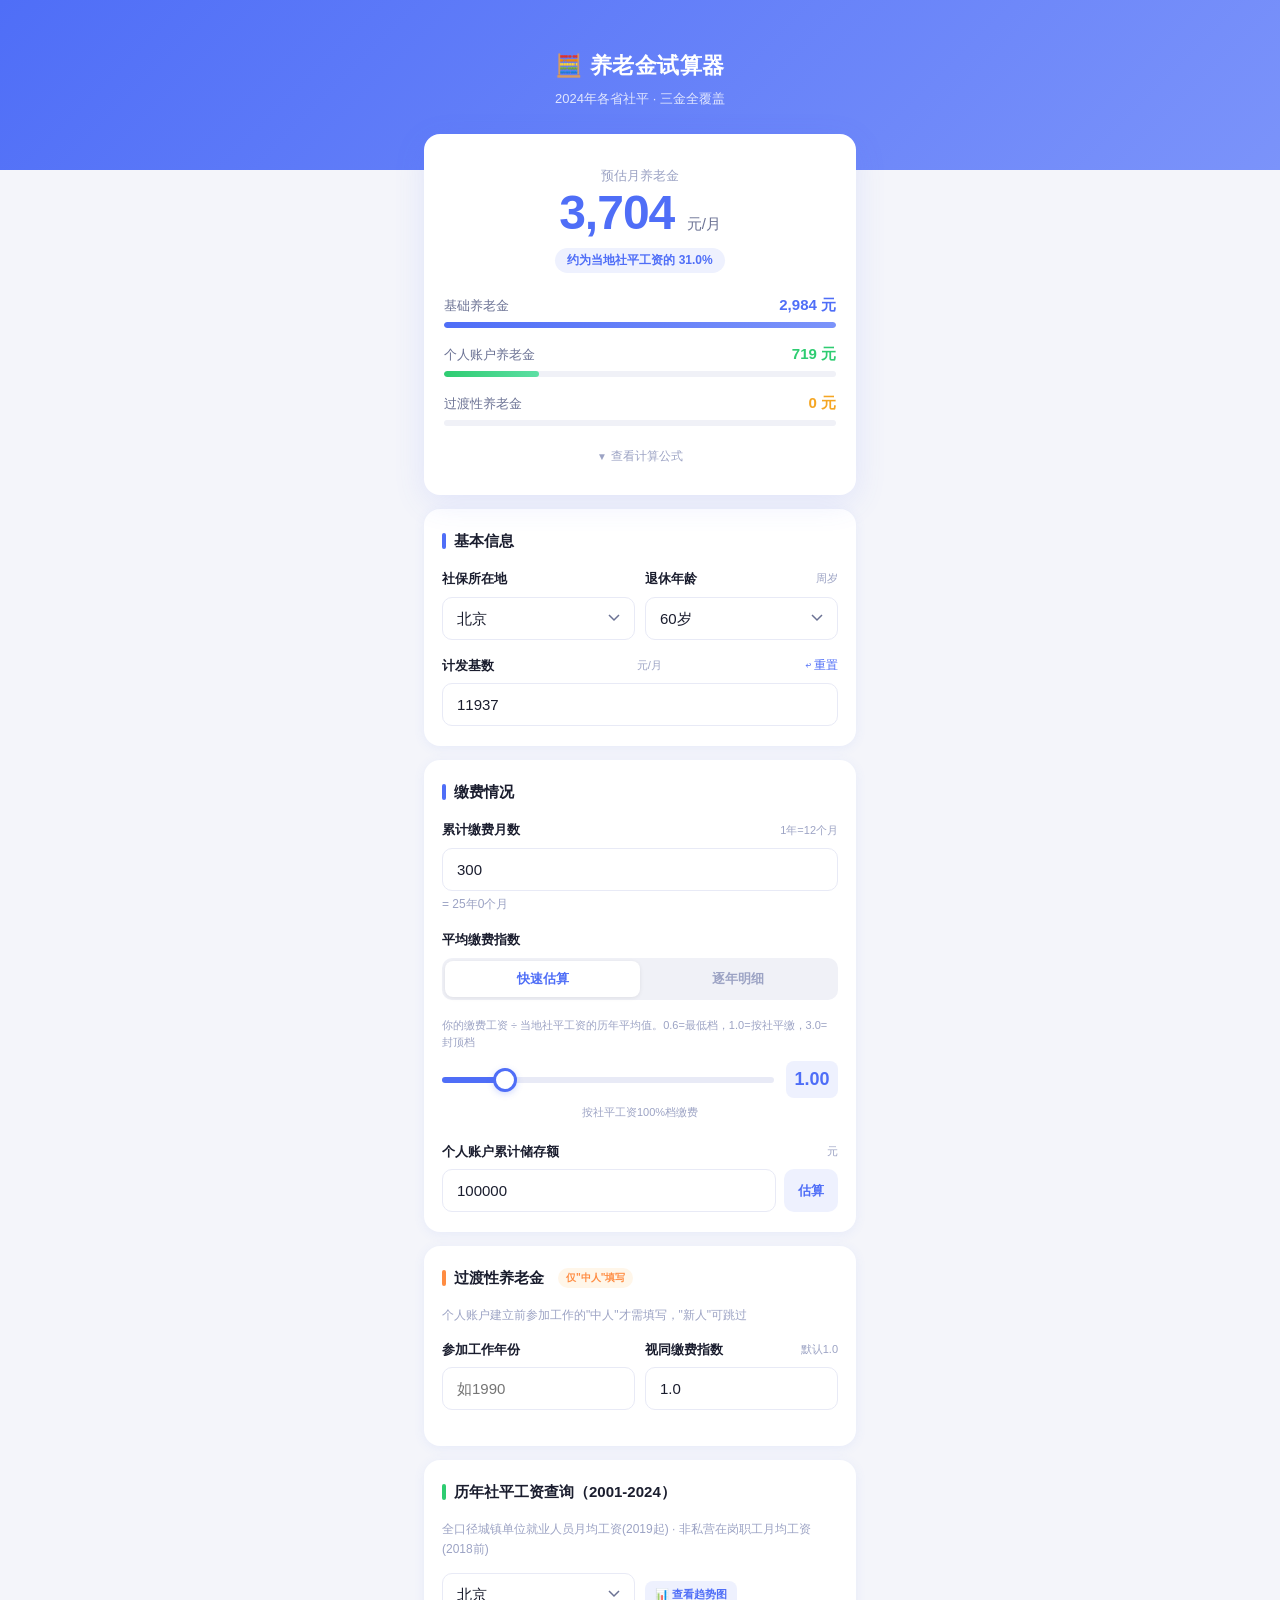
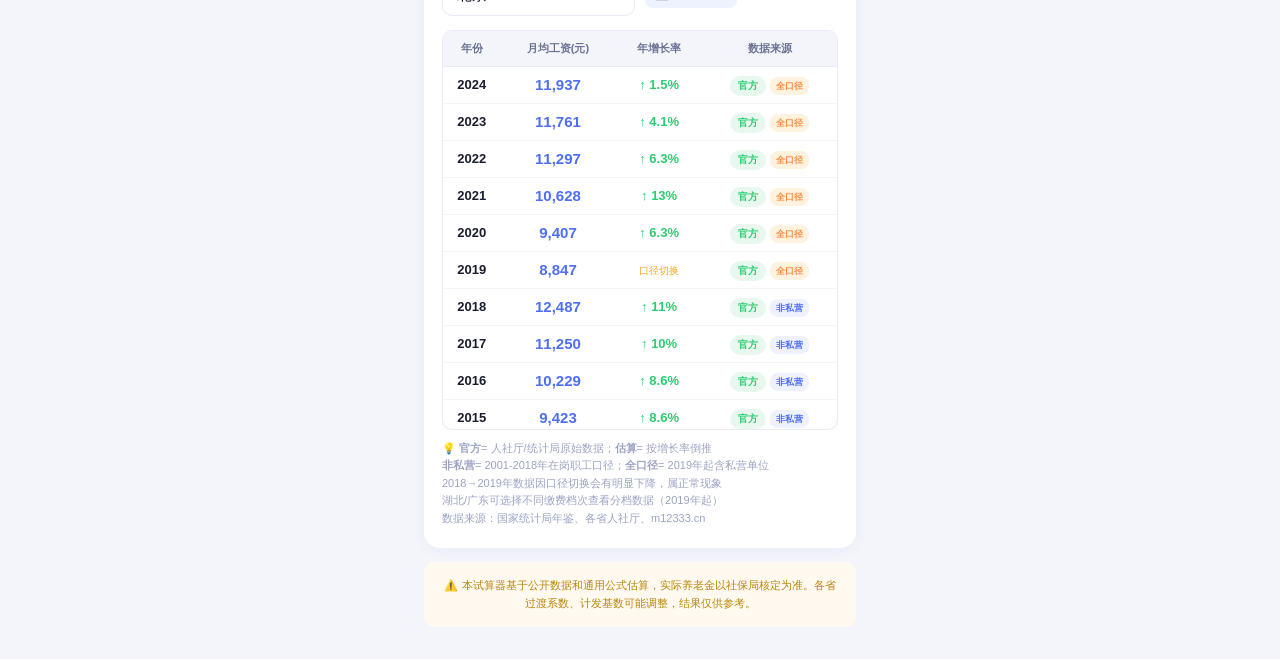
==== index.html @ 5398f74b "Add index.html" ====
<!DOCTYPE html>
<html lang="zh-CN">
<head>
<meta charset="UTF-8">
<meta name="viewport" content="width=device-width, initial-scale=1.0, maximum-scale=1.0, user-scalable=no">
<title>养老金试算器</title>
<link rel="manifest" href="manifest.json">
<meta name="theme-color" content="#4F6EF7">
<meta name="apple-mobile-web-app-capable" content="yes">
<meta name="apple-mobile-web-app-status-bar-style" content="default">
<meta name="apple-mobile-web-app-title" content="养老金试算">
<link rel="apple-touch-icon" href="icons/icon-192.png">
<style>
:root {
  --primary: #4F6EF7;
  --primary-dark: #3D5BD6;
  --primary-light: #EEF1FE;
  --accent: #FF8C42;
  --success: #2ECC71;
  --success-light: #E8F8EF;
  --warning: #F5A623;
  --danger: #E74C3C;
  --text: #1A1D2E;
  --text-secondary: #6B7294;
  --text-tertiary: #9CA3C4;
  --bg: #F4F5FA;
  --card: #FFFFFF;
  --border: #E8EAF6;
  --radius: 16px;
  --radius-sm: 10px;
  --shadow: 0 2px 12px rgba(79,110,247,0.08);
  --shadow-lg: 0 8px 32px rgba(79,110,247,0.12);
}
* { margin:0; padding:0; box-sizing:border-box; -webkit-tap-highlight-color:transparent; }
html { font-size:16px; }
body {
  font-family:-apple-system,BlinkMacSystemFont,'SF Pro Display','PingFang SC','Hiragino Sans GB','Microsoft YaHei',sans-serif;
  background:var(--bg); color:var(--text); line-height:1.6; min-height:100vh;
  -webkit-font-smoothing:antialiased;
}

/* Header */
.app-header {
  background:linear-gradient(135deg, #4F6EF7 0%, #7B93FA 100%);
  padding:48px 20px 60px;
  text-align:center;
  position:relative;
  overflow:hidden;
}
.app-header::before {
  content:'';position:absolute;top:-40%;right:-20%;width:200px;height:200px;
  background:rgba(255,255,255,0.08);border-radius:50%;
}
.app-header::after {
  content:'';position:absolute;bottom:-30%;left:-15%;width:160px;height:160px;
  background:rgba(255,255,255,0.06);border-radius:50%;
}
.app-header h1 { font-size:22px; font-weight:700; color:#fff; letter-spacing:0.5px; position:relative; }
.app-header p { font-size:13px; color:rgba(255,255,255,0.8); margin-top:6px; position:relative; }

/* Main container */
.page { max-width:480px; margin:0 auto; padding:0 16px 32px; }

/* Floating result card */
.result-float {
  margin-top:-36px; position:relative; z-index:2;
  background:var(--card); border-radius:var(--radius); box-shadow:var(--shadow-lg);
  padding:28px 20px 24px; text-align:center;
}
.result-amount {
  font-size:40px; font-weight:800; color:var(--primary);
  letter-spacing:-1px; line-height:1.1;
}
.result-amount .unit { font-size:15px; font-weight:500; color:var(--text-secondary); letter-spacing:0; }
.result-label { font-size:13px; color:var(--text-tertiary); margin-top:4px; }
.result-ratio {
  display:inline-block; margin-top:8px; padding:3px 12px; border-radius:20px;
  background:var(--primary-light); color:var(--primary); font-size:12px; font-weight:600;
}

/* Breakdown bars */
.breakdown { margin-top:20px; text-align:left; }
.bk-item { margin-bottom:14px; }
.bk-item:last-child { margin-bottom:0; }
.bk-head { display:flex; justify-content:space-between; align-items:baseline; margin-bottom:5px; }
.bk-name { font-size:13px; color:var(--text-secondary); font-weight:500; }
.bk-val { font-size:15px; font-weight:700; }
.bk-bar { height:6px; border-radius:3px; background:#F0F1F7; overflow:hidden; }
.bk-bar-fill { height:100%; border-radius:3px; transition:width .6s ease; }
.bk-bar-fill.basic { background:linear-gradient(90deg,#4F6EF7,#7B93FA); }
.bk-bar-fill.personal { background:linear-gradient(90deg,#2ECC71,#5DDFA4); }
.bk-bar-fill.trans { background:linear-gradient(90deg,#F5A623,#FFCA6F); }

/* Expandable formula */
.formula-toggle {
  margin-top:16px; text-align:center;
}
.formula-toggle button {
  background:none; border:none; color:var(--text-tertiary); font-size:12px; cursor:pointer;
  display:inline-flex; align-items:center; gap:4px; padding:6px 12px;
}
.formula-toggle button .arrow { transition:transform .2s; display:inline-block; font-size:10px; }
.formula-toggle button.open .arrow { transform:rotate(180deg); }
.formula-detail {
  background:#F8F9FE; border-radius:var(--radius-sm); padding:14px 16px;
  font-size:12px; color:var(--text-secondary); line-height:2;
  display:none; margin-top:10px; text-align:left;
}
.formula-detail.show { display:block; }
.formula-detail code {
  background:var(--primary-light); color:var(--primary); padding:1px 6px; border-radius:4px;
  font-family:'SF Mono',Menlo,monospace; font-size:11px;
}

/* Section card */
.section-card {
  background:var(--card); border-radius:var(--radius); box-shadow:var(--shadow);
  padding:20px 18px; margin-top:14px;
}
.section-title {
  font-size:15px; font-weight:700; color:var(--text); margin-bottom:16px;
  display:flex; align-items:center; gap:8px;
}
.section-title .dot { width:4px; height:16px; border-radius:2px; background:var(--primary); }

/* Form elements */
.fg { margin-bottom:16px; }
.fg:last-child { margin-bottom:0; }
.fg-label {
  display:flex; justify-content:space-between; align-items:center;
  font-size:13px; font-weight:600; color:var(--text); margin-bottom:7px;
}
.fg-label .sub { font-weight:400; color:var(--text-tertiary); font-size:11px; }
.fg-label .explain { display:block; font-weight:400; color:var(--text-tertiary); font-size:11px; margin-top:3px; line-height:1.5; }

.fg input[type=number], .fg input[type=text], .fg select {
  width:100%; padding:12px 14px; border:1.5px solid var(--border); border-radius:var(--radius-sm);
  font-size:15px; background:var(--card); color:var(--text); outline:none;
  transition:border-color .2s, box-shadow .2s;
}
.fg input:focus, .fg select:focus {
  border-color:var(--primary); box-shadow:0 0 0 3px var(--primary-light);
}
.fg select { appearance:none; background-image:url("data:image/svg+xml,%3Csvg xmlns='http://www.w3.org/2000/svg' width='12' height='8'%3E%3Cpath d='M1 1l5 5 5-5' stroke='%236B7294' stroke-width='1.5' fill='none'/%3E%3C/svg%3E"); background-repeat:no-repeat; background-position:right 14px center; padding-right:36px; }

.fg-row { display:grid; grid-template-columns:1fr 1fr; gap:10px; }

/* Range slider */
.range-box { padding:4px 0; }
.range-row { display:flex; align-items:center; gap:12px; }
.range-row input[type=range] {
  flex:1; -webkit-appearance:none; appearance:none; height:6px; border-radius:3px;
  background:linear-gradient(90deg,var(--primary) 0%,#E8EAF6 0%); outline:none;
}
.range-row input[type=range]::-webkit-slider-thumb {
  -webkit-appearance:none; width:24px; height:24px; border-radius:50%;
  background:#fff; border:3px solid var(--primary); box-shadow:0 2px 6px rgba(79,110,247,0.25);
  cursor:pointer;
}
.range-val-box {
  min-width:52px; text-align:center; font-size:18px; font-weight:700; color:var(--primary);
  background:var(--primary-light); border-radius:8px; padding:4px 8px;
}
.range-hint { font-size:11px; color:var(--text-tertiary); margin-top:6px; text-align:center; }

/* Tabs */
.tab-bar {
  display:flex; background:#F0F1F7; border-radius:var(--radius-sm); padding:3px; margin-bottom:14px;
}
.tab-btn {
  flex:1; padding:9px 8px; text-align:center; font-size:13px; font-weight:600;
  border:none; border-radius:8px; cursor:pointer; background:transparent;
  color:var(--text-tertiary); transition:all .25s;
}
.tab-btn.active { background:var(--card); color:var(--primary); box-shadow:0 1px 4px rgba(0,0,0,0.08); }

/* Input with button */
.input-with-btn { display:flex; gap:8px; }
.input-with-btn input { flex:1; }
.input-with-btn .btn-sm {
  padding:12px 14px; border:none; border-radius:var(--radius-sm); font-size:13px; font-weight:600;
  cursor:pointer; white-space:nowrap; transition:all .2s;
}
.btn-estimate { background:var(--primary-light); color:var(--primary); }

/* Detail table */
.detail-scroll { max-height:320px; overflow-y:auto; border:1px solid var(--border); border-radius:var(--radius-sm); margin-top:10px; }
.detail-tbl { width:100%; border-collapse:collapse; font-size:13px; }
.detail-tbl th {
  background:#F4F5FA; padding:9px 6px; text-align:center; font-weight:600;
  color:var(--text-secondary); font-size:11px; white-space:nowrap;
  position:sticky; top:0; z-index:1; border-bottom:1px solid var(--border);
}
.detail-tbl td { padding:6px 4px; text-align:center; border-bottom:1px solid #F4F5FA; }
.detail-tbl td input {
  width:100%; padding:7px 6px; border:1.5px solid var(--border); border-radius:6px;
  font-size:13px; text-align:right; outline:none; background:var(--card);
}
.detail-tbl td input:focus { border-color:var(--primary); box-shadow:0 0 0 2px var(--primary-light); }
.idx-cell { color:var(--primary); font-weight:700; font-size:12px; }
.del-btn { color:var(--danger); cursor:pointer; font-size:16px; line-height:1; opacity:.7; }
.del-btn:active { opacity:1; }

.detail-summary {
  display:flex; justify-content:space-between; align-items:center;
  margin-top:12px; padding:12px 14px; background:var(--primary-light); border-radius:var(--radius-sm);
}
.detail-summary .lbl { font-size:13px; color:var(--text-secondary); font-weight:500; }
.detail-summary .val { font-size:20px; font-weight:800; color:var(--primary); }

.action-row { display:flex; gap:8px; margin-top:10px; flex-wrap:wrap; }
.act-btn {
  display:inline-flex; align-items:center; gap:4px; padding:8px 14px; border:none;
  border-radius:8px; font-size:12px; font-weight:600; cursor:pointer; white-space:nowrap;
}
.act-btn:active { filter:brightness(0.92); }
.act-primary { background:var(--primary-light); color:var(--primary); }
.act-green { background:var(--success-light); color:var(--success); }
.act-orange { background:#FFF6E9; color:var(--accent); }

/* Granularity toggle */
.gran-row { display:flex; align-items:center; gap:10px; margin:10px 0; flex-wrap:wrap; }
.gran-row .lbl { font-size:12px; color:var(--text-secondary); }
.gran-pill { display:inline-flex; border:1.5px solid var(--border); border-radius:8px; overflow:hidden; }
.gran-opt {
  padding:5px 14px; font-size:12px; font-weight:600; cursor:pointer;
  background:var(--card); color:var(--text-secondary); border:none;
}
.gran-opt.active { background:var(--primary); color:#fff; }
.gran-row input[type=number] {
  width:58px; padding:5px 6px; font-size:12px; text-align:center;
  border:1.5px solid var(--border); border-radius:6px; outline:none;
}
.gran-row input[type=number]:focus { border-color:var(--primary); }

/* Upload */
.upload-box {
  border:2px dashed var(--border); border-radius:var(--radius-sm); padding:22px 16px;
  text-align:center; margin-top:10px; cursor:pointer; transition:all .25s; position:relative;
}
.upload-box:active { border-color:var(--primary); background:var(--primary-light); }
.upload-box input[type=file] { position:absolute; inset:0; opacity:0; cursor:pointer; }
.upload-box .icon { font-size:28px; margin-bottom:4px; }
.upload-box .main-text { font-size:14px; font-weight:600; color:var(--primary); }
.upload-box .sub-text { font-size:11px; color:var(--text-tertiary); margin-top:2px; }
.upload-hint {
  font-size:11px; color:var(--text-tertiary); margin-top:8px; line-height:1.6; text-align:left;
  background:#F8F9FE; padding:8px 10px; border-radius:6px;
}

/* Transition section */
.trans-tag {
  display:inline-block; font-size:10px; font-weight:600; padding:2px 8px; border-radius:10px;
  background:#FFF6E9; color:var(--accent); margin-left:6px; vertical-align:middle;
}

/* Reset link */
.reset-link { font-size:12px; color:var(--primary); cursor:pointer; font-weight:500; }
.reset-link:active { opacity:.7; }

/* Disclaimer */
.disclaimer {
  margin-top:14px; padding:14px 16px; background:#FFF9F0; border-radius:var(--radius-sm);
  font-size:11px; color:#B8860B; line-height:1.7; text-align:center;
}

/* Toast */
.toast {
  position:fixed; bottom:80px; left:50%; transform:translateX(-50%) translateY(20px);
  background:rgba(26,29,46,0.92); color:#fff; padding:10px 22px; border-radius:24px;
  font-size:13px; font-weight:500; z-index:999; opacity:0; transition:all .3s;
  pointer-events:none; backdrop-filter:blur(8px);
}
.toast.show { opacity:1; transform:translateX(-50%) translateY(0); }

/* Bottom safe area for iOS */
@supports (padding-bottom:env(safe-area-inset-bottom)) {
  .page { padding-bottom:calc(32px + env(safe-area-inset-bottom)); }
}

/* Desktop: center & widen slightly */
@media(min-width:520px) {
  .page { padding-left:24px; padding-right:24px; }
  .result-amount { font-size:48px; }
}
</style>
</head>
<body>

<div class="app-header">
  <h1>🧮 养老金试算器</h1>
  <p>2024年各省社平 · 三金全覆盖</p>
</div>

<div class="page">

  <!-- Result Card -->
  <div class="result-float">
    <div class="result-label">预估月养老金</div>
    <div class="result-amount"><span id="totalPension">0</span> <span class="unit">元/月</span></div>
    <div class="result-ratio" id="pensionNote">—</div>

    <div class="breakdown">
      <div class="bk-item">
        <div class="bk-head">
          <span class="bk-name">基础养老金</span>
          <span class="bk-val" id="basicPension" style="color:var(--primary)">0 元</span>
        </div>
        <div class="bk-bar"><div class="bk-bar-fill basic" id="basicBar" style="width:0%"></div></div>
      </div>
      <div class="bk-item">
        <div class="bk-head">
          <span class="bk-name">个人账户养老金</span>
          <span class="bk-val" id="personalPension" style="color:var(--success)">0 元</span>
        </div>
        <div class="bk-bar"><div class="bk-bar-fill personal" id="personalBar" style="width:0%"></div></div>
      </div>
      <div class="bk-item">
        <div class="bk-head">
          <span class="bk-name">过渡性养老金</span>
          <span class="bk-val" id="transPension" style="color:var(--warning)">0 元</span>
        </div>
        <div class="bk-bar"><div class="bk-bar-fill trans" id="transBar" style="width:0%"></div></div>
      </div>
    </div>

    <div class="formula-toggle">
      <button id="formulaBtn" onclick="toggleFormula()"><span class="arrow">▼</span> 查看计算公式</button>
    </div>
    <div class="formula-detail" id="formulaDetail">
      <p>① 基础养老金 = <code>计发基数 × (1+平均缴费指数) ÷ 2 × 缴费年限 × 1%</code></p>
      <p>② 个人账户养老金 = <code>个人账户储存额 ÷ 计发月数</code></p>
      <p>③ 过渡性养老金 = <code>计发基数 × 视同缴费指数 × 视同缴费年限 × 过渡系数</code></p>
      <hr style="border:none;border-top:1px dashed var(--border);margin:8px 0;">
      <p>计发月数：<strong id="jifayueshu">139</strong>个月（<span id="retireAgeDisplay">60</span>岁退休）</p>
      <p>过渡系数：<strong id="transCoeffDisplay">1.2</strong>%（<span id="provinceForCoeff">北京</span>）</p>
      <p>视同缴费年限：<strong id="deemedYearsDisplay">0</strong>年</p>
      <p>平均缴费指数：<strong id="avgIdxSourceDisplay">1.0</strong>（<span id="avgIdxSourceMode">快速估算</span>）</p>
    </div>
  </div>

  <!-- Basic Info -->
  <div class="section-card">
    <div class="section-title"><span class="dot"></span>基本信息</div>
    <div class="fg-row">
      <div class="fg">
        <div class="fg-label">社保所在地</div>
        <select id="province" onchange="onProvinceChange()"></select>
      </div>
      <div class="fg">
        <div class="fg-label">退休年龄 <span class="sub">周岁</span></div>
        <select id="retireAge" onchange="recalc()"></select>
      </div>
    </div>
    <div class="fg">
      <div class="fg-label">计发基数 <span class="sub">元/月</span> <span class="reset-link" onclick="resetBase()">↩ 重置</span></div>
      <input type="number" id="baseSalary" oninput="recalc()">
    </div>
  </div>

  <!-- Contribution Info -->
  <div class="section-card">
    <div class="section-title"><span class="dot"></span>缴费情况</div>

    <div class="fg">
      <div class="fg-label">累计缴费月数 <span class="sub">1年=12个月</span></div>
      <input type="number" id="totalMonths" value="300" min="180" max="600" step="1" oninput="onTotalMonthsChange()">
      <div style="font-size:12px;color:var(--text-tertiary);margin-top:4px;" id="yearsDisplay">= 25年0个月</div>
    </div>

    <div class="fg">
      <div class="fg-label">平均缴费指数</div>
      <div class="tab-bar">
        <button class="tab-btn active" id="tabSimple" onclick="switchIndexMode('simple')">快速估算</button>
        <button class="tab-btn" id="tabDetail" onclick="switchIndexMode('detail')">逐年明细</button>
      </div>

      <!-- Simple mode -->
      <div id="simpleMode">
        <div class="fg-label"><span class="explain">你的缴费工资 ÷ 当地社平工资的历年平均值。0.6=最低档，1.0=按社平缴，3.0=封顶档</span></div>
        <div class="range-box">
          <div class="range-row">
            <input type="range" id="avgIndex" min="0.6" max="3.0" step="0.05" value="1.0" oninput="updateIndex(); recalc()">
            <div class="range-val-box" id="avgIndexVal">1.0</div>
          </div>
          <div class="range-hint" id="indexMeaning">按社平工资100%档缴费</div>
        </div>
      </div>

      <!-- Detail mode -->
      <div id="detailMode" style="display:none;">
        <div class="fg-label"><span class="explain">填写历年缴费基数，系统自动匹配当地社平计算精确指数</span></div>

        <div class="gran-row">
          <span class="lbl">粒度</span>
          <div class="gran-pill">
            <button class="gran-opt active" id="granYear" onclick="switchGran('year')">按年</button>
            <button class="gran-opt" id="granMonth" onclick="switchGran('month')">按月</button>
          </div>
          <span class="lbl">社平增长率</span>
          <input type="number" id="growthRate" value="8" min="0" max="20" step="0.5" oninput="refillLocalAvg()">
          <span class="lbl">%</span>
        </div>

        <div class="upload-box" id="uploadArea">
          <input type="file" accept=".csv,.txt" onchange="handleUpload(event)">
          <div class="icon">📂</div>
          <div class="main-text">点击上传 CSV</div>
          <div class="sub-text">社保APP导出的缴费记录可直接使用</div>
          <div class="upload-hint">
            <strong>格式说明：</strong><br>
            按年：<code>年份,缴费基数</code>（如 2020,8000）<br>
            按月：<code>年份,月份,缴费基数</code>（如 2020,1,8000）<br>
            首行表头自动跳过，社平根据缴纳地自动匹配
          </div>
        </div>

        <div class="detail-scroll">
          <table class="detail-tbl">
            <thead><tr id="detailHeader">
              <th style="width:50px;">年份</th><th>缴费基数</th><th>当地社平</th><th style="width:52px;">指数</th><th style="width:28px;"></th>
            </tr></thead>
            <tbody id="detailBody"></tbody>
          </table>
        </div>

        <div class="action-row">
          <button class="act-btn act-primary" onclick="addDetailRow()">+ 添加行</button>
          <button class="act-btn act-green" onclick="exportCSV()">📥 导出模板</button>
        </div>

        <div class="detail-summary">
          <span class="lbl">精确平均缴费指数</span>
          <span class="val" id="detailAvgIdx">—</span>
        </div>
      </div>
    </div>

    <div class="fg">
      <div class="fg-label">个人账户累计储存额 <span class="sub">元</span></div>
      <div class="input-with-btn">
        <input type="number" id="personalAccount" value="100000" min="0" step="1000" oninput="recalc()">
        <button class="btn-sm btn-estimate" onclick="estimateAccount()">估算</button>
      </div>
    </div>
  </div>

  <!-- Transition Pension -->
  <div class="section-card">
    <div class="section-title">
      <span class="dot" style="background:var(--accent);"></span>过渡性养老金 <span class="trans-tag">仅"中人"填写</span>
    </div>
    <div style="font-size:12px;color:var(--text-tertiary);margin-bottom:14px;">个人账户建立前参加工作的"中人"才需填写，"新人"可跳过</div>
    <div class="fg-row">
      <div class="fg">
        <div class="fg-label">参加工作年份</div>
        <input type="number" id="startWorkYear" value="" min="1970" max="2025" placeholder="如1990" oninput="recalc()">
      </div>
      <div class="fg">
        <div class="fg-label">视同缴费指数 <span class="sub">默认1.0</span></div>
        <input type="number" id="deemedIndex" value="1.0" min="0.6" max="3.0" step="0.05" oninput="recalc()">
      </div>
    </div>
  </div>

  <!-- Historical Salary Query -->
  <div class="section-card">
    <div class="section-title"><span class="dot" style="background:var(--success);"></span>历年社平工资查询（2001-2024）</div>
    <div style="font-size:12px;color:var(--text-tertiary);margin-bottom:14px;">全口径城镇单位就业人员月均工资(2019起) · 非私营在岗职工月均工资(2018前)</div>

    <div class="fg-row" style="margin-bottom:14px;">
      <div class="fg" style="margin-bottom:0;">
        <select id="histProvince" onchange="onHistProvChange()">
        </select>
      </div>
      <div style="display:flex;align-items:center;gap:6px;">
        <button class="act-btn act-primary" onclick="toggleHistView()" id="histViewBtn" style="font-size:11px;padding:6px 10px;">📊 查看趋势图</button>
      </div>
    </div>
    <div id="histTierRow" style="display:none;margin-bottom:14px;">
      <div class="fg" style="margin-bottom:0;">
        <select id="histTier" onchange="renderHistTable()">
        </select>
      </div>
    </div>

    <div class="detail-scroll" style="max-height:400px;">
      <table class="detail-tbl" id="histTable">
        <thead>
          <tr>
            <th>年份</th><th>月均工资(元)</th><th>年增长率</th><th>数据来源</th>
          </tr>
        </thead>
        <tbody id="histBody"></tbody>
      </table>
    </div>

    <!-- Mini chart area -->
    <div id="histChartWrap" style="display:none;margin-top:14px;position:relative;">
      <canvas id="histChart" width="440" height="280" style="width:100%;height:auto;"></canvas>
    </div>

    <div style="margin-top:10px;font-size:11px;color:var(--text-tertiary);line-height:1.6;">
      💡 <strong>官方</strong>= 人社厅/统计局原始数据；<strong>估算</strong>= 按增长率倒推<br>
      <strong>非私营</strong>= 2001-2018年在岗职工口径；<strong>全口径</strong>= 2019年起含私营单位<br>
      2018→2019年数据因口径切换会有明显下降，属正常现象<br>
      湖北/广东可选择不同缴费档次查看分档数据（2019年起）<br>
      数据来源：国家统计局年鉴、各省人社厅、m12333.cn
    </div>
  </div>

  <!-- Disclaimer -->
  <div class="disclaimer">
    ⚠️ 本试算器基于公开数据和通用公式估算，实际养老金以社保局核定为准。各省过渡系数、计发基数可能调整，结果仅供参考。
  </div>

</div>

<div class="toast" id="toast"></div>

<script>
const PROVINCES = [
  { name:"北京", avgSalary:11937, accountStartYear:1998, transCoeff:1.2 },
  { name:"天津", avgSalary:8540, accountStartYear:1998, transCoeff:1.2 },
  { name:"河北", avgSalary:6678, accountStartYear:1996, transCoeff:1.2 },
  { name:"山西", avgSalary:6997, accountStartYear:1996, transCoeff:1.0 },
  { name:"内蒙古", avgSalary:8179, accountStartYear:1996, transCoeff:1.0 },
  { name:"辽宁", avgSalary:7264, accountStartYear:1996, transCoeff:1.0 },
  { name:"吉林", avgSalary:7322, accountStartYear:1996, transCoeff:1.0 },
  { name:"黑龙江", avgSalary:7570, accountStartYear:1996, transCoeff:1.0 },
  { name:"上海", avgSalary:12434, accountStartYear:1997, transCoeff:1.2 },
  { name:"江苏", avgSalary:8254, accountStartYear:1996, transCoeff:1.2 },
  { name:"浙江", avgSalary:8433, accountStartYear:1998, transCoeff:1.2 },
  { name:"安徽", avgSalary:7185, accountStartYear:1996, transCoeff:1.2 },
  { name:"福建", avgSalary:7535, accountStartYear:1996, transCoeff:1.3 },
  { name:"江西", avgSalary:6525, accountStartYear:1996, transCoeff:1.3 },
  { name:"山东", avgSalary:7506, accountStartYear:1996, transCoeff:1.2 },
  { name:"河南", avgSalary:6385, accountStartYear:1995, transCoeff:1.2 },
  { name:"湖北", avgSalary:7496, accountStartYear:1996, transCoeff:1.3 },
  { name:"湖南", avgSalary:6787, accountStartYear:1996, transCoeff:1.3 },
  { name:"广东(含深圳)", avgSalary:9167, accountStartYear:1994, transCoeff:1.2 },
  { name:"深圳", avgSalary:11293, accountStartYear:1994, transCoeff:1.2 },
  { name:"广西", avgSalary:6905, accountStartYear:1996, transCoeff:1.4 },
  { name:"海南", avgSalary:8188, accountStartYear:1996, transCoeff:1.2 },
  { name:"重庆", avgSalary:7339, accountStartYear:1996, transCoeff:1.2 },
  { name:"四川", avgSalary:7646, accountStartYear:1996, transCoeff:1.2 },
  { name:"贵州", avgSalary:7324, accountStartYear:1996, transCoeff:1.0 },
  { name:"云南", avgSalary:7263, accountStartYear:1996, transCoeff:1.4 },
  { name:"西藏", avgSalary:11777, accountStartYear:1997, transCoeff:1.4 },
  { name:"陕西", avgSalary:7750, accountStartYear:1996, transCoeff:1.0 },
  { name:"甘肃", avgSalary:7338, accountStartYear:1996, transCoeff:1.0 },
  { name:"青海", avgSalary:8816, accountStartYear:1996, transCoeff:1.0 },
  { name:"宁夏", avgSalary:8258, accountStartYear:1996, transCoeff:1.0 },
  { name:"新疆", avgSalary:8448, accountStartYear:1996, transCoeff:1.4 },
];

const JIFAYUESHU = {
  40:233,41:230,42:226,43:223,44:220,45:216,46:212,47:207,48:204,49:199,
  50:195,51:190,52:185,53:180,54:175,55:170,56:164,57:158,58:152,59:145,
  60:139,61:132,62:125,63:117,64:109,65:101,66:93,67:84,68:75,69:65,70:56
};

let indexMode = 'simple';
let granularity = 'year';
let detailRows = [];

// Init dropdowns
const provinceSelect = document.getElementById('province');
PROVINCES.forEach((p, i) => {
  const opt = document.createElement('option');
  opt.value = i; opt.textContent = p.name;
  provinceSelect.appendChild(opt);
});
const ageSelect = document.getElementById('retireAge');
for (let age = 40; age <= 70; age++) {
  const opt = document.createElement('option');
  opt.value = age; opt.textContent = age + '岁';
  if (age === 60) opt.selected = true;
  ageSelect.appendChild(opt);
}

function getProvince() { return PROVINCES[provinceSelect.value]; }

function showToast(msg) {
  const t = document.getElementById('toast');
  t.textContent = msg;
  t.classList.add('show');
  setTimeout(() => t.classList.remove('show'), 2500);
}

function toggleFormula() {
  const d = document.getElementById('formulaDetail');
  const b = document.getElementById('formulaBtn');
  d.classList.toggle('show');
  b.classList.toggle('open');
}

function updateIndex() {
  const val = parseFloat(document.getElementById('avgIndex').value);
  document.getElementById('avgIndexVal').textContent = val.toFixed(2);
  // Update range track gradient
  const pct = ((val - 0.6) / (3.0 - 0.6)) * 100;
  document.getElementById('avgIndex').style.background = `linear-gradient(90deg,var(--primary) ${pct}%,#E8EAF6 ${pct}%)`;
  let meaning;
  if (val <= 0.65) meaning = '≈ 最低档(60%)缴费';
  else if (val <= 0.85) meaning = '≈ 社平70-80%档缴费';
  else if (val <= 1.05) meaning = '按社平工资100%档缴费';
  else if (val <= 1.5) meaning = '≈ 社平1.1-1.5倍档缴费';
  else if (val <= 2.0) meaning = '≈ 社平1.5-2倍档缴费';
  else if (val <= 2.5) meaning = '≈ 社平2-2.5倍档缴费';
  else meaning = '≈ 封顶档(300%)缴费';
  document.getElementById('indexMeaning').textContent = meaning;
}

function switchIndexMode(mode) {
  indexMode = mode;
  document.getElementById('tabSimple').classList.toggle('active', mode === 'simple');
  document.getElementById('tabDetail').classList.toggle('active', mode === 'detail');
  document.getElementById('simpleMode').style.display = mode === 'simple' ? '' : 'none';
  document.getElementById('detailMode').style.display = mode === 'detail' ? '' : 'none';
  if (mode === 'detail' && detailRows.length === 0) initDetailRows();
  recalc();
}

function switchGran(g) {
  granularity = g;
  document.getElementById('granYear').classList.toggle('active', g === 'year');
  document.getElementById('granMonth').classList.toggle('active', g === 'month');
  const headerRow = document.getElementById('detailHeader');
  if (g === 'month') {
    headerRow.innerHTML = '<th style="width:42px;">年份</th><th style="width:36px;">月</th><th>缴费基数</th><th>当地月社平</th><th style="width:50px;">指数</th><th style="width:28px;"></th>';
  } else {
    headerRow.innerHTML = '<th style="width:50px;">年份</th><th>缴费基数</th><th>当地社平</th><th style="width:52px;">指数</th><th style="width:28px;"></th>';
  }
  initDetailRows();
}

function initDetailRows() {
  const totalMonths = parseInt(document.getElementById('totalMonths').value) || 300;
  const prov = getProvince();
  const growthRate = parseFloat(document.getElementById('growthRate').value) || 8;
  detailRows = [];

  if (granularity === 'year') {
    const totalYears = Math.ceil(totalMonths / 12);
    const startYear = 2025 - totalYears + 1;
    for (let y = startYear; y <= 2025; y++) {
      detailRows.push({ year: y, myBase: '', localAvg: estHistAvg(y, prov.avgSalary, growthRate) });
    }
  } else {
    const startYear = 2025 - Math.ceil(totalMonths / 12);
    for (let y = startYear; y <= 2025; y++) {
      const months = y === 2025 ? 6 : 12;
      for (let m = 1; m <= months; m++) {
        if (detailRows.length >= totalMonths) break;
        detailRows.push({ year: y, month: m, myBase: '', localAvg: estHistAvg(y, prov.avgSalary, growthRate) });
      }
    }
    detailRows.reverse();
  }
  renderDetailTable();
}

function estHistAvg(year, currentAvg, growthRatePct) {
  // Prefer real historical data if available
  const prov = getProvince();
  const histData = HIST_SALARY[prov.name];
  if (histData && histData[year]) return histData[year].v;
  // Fallback to growth rate back-calculation
  const r = growthRatePct / 100;
  const yearsBack = 2025 - year;
  if (yearsBack <= 0) return currentAvg;
  return Math.round(currentAvg / Math.pow(1 + r, yearsBack));
}

function renderDetailTable() {
  const tbody = document.getElementById('detailBody');
  tbody.innerHTML = '';
  detailRows.forEach((row, i) => {
    const tr = document.createElement('tr');
    const myBase = parseFloat(row.myBase);
    const localAvg = parseFloat(row.localAvg);
    const idx = (myBase && localAvg && localAvg > 0) ? (myBase / localAvg).toFixed(3) : '—';
    if (granularity === 'month') {
      tr.innerHTML = `<td><strong>${row.year}</strong></td><td>${row.month}</td><td><input type="number" value="${row.myBase}" placeholder="基数" oninput="onDetailInput(${i},'myBase',this.value)"></td><td><input type="number" value="${row.localAvg}" oninput="onDetailInput(${i},'localAvg',this.value)"></td><td class="idx-cell">${idx}</td><td><span class="del-btn" onclick="removeDetailRow(${i})">×</span></td>`;
    } else {
      tr.innerHTML = `<td><strong>${row.year}</strong></td><td><input type="number" value="${row.myBase}" placeholder="缴费基数" oninput="onDetailInput(${i},'myBase',this.value)"></td><td><input type="number" value="${row.localAvg}" oninput="onDetailInput(${i},'localAvg',this.value)"></td><td class="idx-cell">${idx}</td><td><span class="del-btn" onclick="removeDetailRow(${i})">×</span></td>`;
    }
    tbody.appendChild(tr);
  });
  calcDetailAvg();
}

function onDetailInput(i, field, value) {
  detailRows[i][field] = value;
  const row = detailRows[i];
  const myBase = parseFloat(row.myBase);
  const localAvg = parseFloat(row.localAvg);
  const tbody = document.getElementById('detailBody');
  const idxCell = tbody.rows[i].cells[granularity === 'month' ? 4 : 3];
  idxCell.textContent = (myBase && localAvg && localAvg > 0) ? (myBase / localAvg).toFixed(3) : '—';
  calcDetailAvg();
  recalc();
}

function addDetailRow() {
  const lastYear = detailRows.length > 0 ? detailRows[detailRows.length - 1].year : 2024;
  const prov = getProvince();
  const growthRate = parseFloat(document.getElementById('growthRate').value) || 8;
  if (granularity === 'month') {
    const lastMonth = detailRows.length > 0 ? (detailRows[detailRows.length - 1].month || 12) : 12;
    let nextYear = lastYear, nextMonth = lastMonth + 1;
    if (nextMonth > 12) { nextMonth = 1; nextYear++; }
    detailRows.push({ year: nextYear, month: nextMonth, myBase: '', localAvg: estHistAvg(nextYear, prov.avgSalary, growthRate) });
  } else {
    detailRows.push({ year: lastYear + 1, myBase: '', localAvg: estHistAvg(lastYear + 1, prov.avgSalary, growthRate) });
  }
  renderDetailTable();
  recalc();
}

function removeDetailRow(i) {
  detailRows.splice(i, 1);
  renderDetailTable();
  recalc();
}

function calcDetailAvg() {
  let sum = 0, count = 0;
  detailRows.forEach(row => {
    const myBase = parseFloat(row.myBase);
    const localAvg = parseFloat(row.localAvg);
    if (myBase && localAvg && localAvg > 0) { sum += myBase / localAvg; count++; }
  });
  const avg = count > 0 ? (sum / count) : 0;
  document.getElementById('detailAvgIdx').textContent = avg > 0 ? avg.toFixed(4) : '—';
  return avg;
}

function refillLocalAvg() {
  const prov = getProvince();
  const growthRate = parseFloat(document.getElementById('growthRate').value) || 8;
  detailRows.forEach(row => { row.localAvg = estHistAvg(row.year, prov.avgSalary, growthRate); });
  renderDetailTable();
}

function onProvinceChange() {
  const prov = getProvince();
  document.getElementById('baseSalary').value = prov.avgSalary;
  if (detailRows.length > 0) refillLocalAvg();
  recalc();
}

function resetBase() {
  const prov = getProvince();
  document.getElementById('baseSalary').value = prov.avgSalary;
  recalc();
}

function onTotalMonthsChange() {
  const totalMonths = parseInt(document.getElementById('totalMonths').value) || 300;
  const y = Math.floor(totalMonths / 12);
  const m = totalMonths % 12;
  document.getElementById('yearsDisplay').textContent = `= ${y}年${m}个月`;
  if (indexMode === 'detail') initDetailRows();
  recalc();
}

function getAvgIndex() {
  if (indexMode === 'detail') {
    const avg = calcDetailAvg();
    return avg > 0 ? avg : parseFloat(document.getElementById('avgIndex').value);
  }
  return parseFloat(document.getElementById('avgIndex').value) || 1.0;
}

function recalc() {
  const prov = getProvince();
  const retireAge = parseInt(ageSelect.value);
  const totalMonths = parseInt(document.getElementById('totalMonths').value) || 300;
  const totalYears = totalMonths / 12;
  const avgIndex = getAvgIndex();
  const personalAccount = parseFloat(document.getElementById('personalAccount').value) || 0;
  const startWorkYear = parseInt(document.getElementById('startWorkYear').value) || 0;
  const deemedIndex = parseFloat(document.getElementById('deemedIndex').value) || 1.0;
  const baseSalary = parseFloat(document.getElementById('baseSalary').value) || prov.avgSalary;

  const y = Math.floor(totalMonths / 12);
  const m = totalMonths % 12;
  document.getElementById('yearsDisplay').textContent = `= ${y}年${m}个月`;

  const months = JIFAYUESHU[retireAge] || 139;
  const basicPension = baseSalary * (1 + avgIndex) / 2 * totalYears * 0.01;
  const personalPension = personalAccount / months;

  let deemedYears = 0, transPension = 0;
  const accountStartYear = prov.accountStartYear;
  if (startWorkYear > 0 && startWorkYear < accountStartYear) {
    deemedYears = accountStartYear - startWorkYear;
    if (deemedYears > totalYears) deemedYears = totalYears;
    transPension = baseSalary * deemedIndex * deemedYears * (prov.transCoeff / 100);
  }

  const total = basicPension + personalPension + transPension;

  document.getElementById('totalPension').textContent = Math.round(total).toLocaleString();
  document.getElementById('basicPension').textContent = Math.round(basicPension).toLocaleString() + ' 元';
  document.getElementById('personalPension').textContent = Math.round(personalPension).toLocaleString() + ' 元';
  document.getElementById('transPension').textContent = Math.round(transPension).toLocaleString() + ' 元';

  // Breakdown bars
  const maxVal = Math.max(basicPension, personalPension, transPension, 1);
  document.getElementById('basicBar').style.width = (basicPension / maxVal * 100) + '%';
  document.getElementById('personalBar').style.width = (personalPension / maxVal * 100) + '%';
  document.getElementById('transBar').style.width = (transPension / maxVal * 100) + '%';

  // Formula detail
  document.getElementById('jifayueshu').textContent = months;
  document.getElementById('retireAgeDisplay').textContent = retireAge;
  document.getElementById('transCoeffDisplay').textContent = prov.transCoeff;
  document.getElementById('provinceForCoeff').textContent = prov.name;
  document.getElementById('deemedYearsDisplay').textContent = deemedYears;
  document.getElementById('avgIdxSourceDisplay').textContent = avgIndex.toFixed(indexMode === 'detail' ? 4 : 2);
  document.getElementById('avgIdxSourceMode').textContent = indexMode === 'detail' ? `逐年明细（${granularity === 'month' ? '按月' : '按年'}）` : '快速估算';

  const ratio = (total / baseSalary * 100).toFixed(1);
  document.getElementById('pensionNote').textContent = `约为当地社平工资的 ${ratio}%`;
}

function estimateAccount() {
  const prov = getProvince();
  const totalMonths = parseInt(document.getElementById('totalMonths').value) || 300;
  const totalYears = totalMonths / 12;
  const avgIndex = getAvgIndex();
  const monthlyBase = avgIndex * prov.avgSalary;
  const monthlyContrib = monthlyBase * 0.08;
  const annualContrib = monthlyContrib * 12;
  const rate = 0.04;
  let total;
  if (rate > 0) {
    total = annualContrib * (Math.pow(1 + rate, totalYears) - 1) / rate;
  } else {
    total = annualContrib * totalYears;
  }
  document.getElementById('personalAccount').value = Math.round(total);
  recalc();
}

// CSV
function handleUpload(event) {
  const file = event.target.files[0];
  if (!file) return;
  const reader = new FileReader();
  reader.onload = function(e) { parseCSV(e.target.result); };
  reader.readAsText(file);
  event.target.value = '';
}

function parseCSV(text) {
  const lines = text.trim().split(/\r?\n/).filter(l => l.trim());
  const prov = getProvince();
  const growthRate = parseFloat(document.getElementById('growthRate').value) || 8;
  let newRows = [], parsedCount = 0;

  for (let i = 0; i < lines.length; i++) {
    const line = lines[i].trim();
    if (!line) continue;
    if (i === 0 && /[a-zA-Z\u4e00-\u9fa5]/.test(line.replace(/[,，\t]/g, ''))) continue;
    const parts = line.split(/[,，\t]/).map(s => s.trim());
    if (parts.length < 2) continue;
    const year = parseInt(parts[0]);
    if (isNaN(year) || year < 1970 || year > 2030) continue;

    if (parts.length >= 3 && parseInt(parts[1]) >= 1 && parseInt(parts[1]) <= 12) {
      const month = parseInt(parts[1]);
      const myBase = parseFloat(parts[2]);
      if (!isNaN(myBase) && myBase > 0) {
        if (granularity !== 'month') {
          granularity = 'month';
          document.getElementById('granYear').classList.remove('active');
          document.getElementById('granMonth').classList.add('active');
          document.getElementById('detailHeader').innerHTML = '<th style="width:42px;">年份</th><th style="width:36px;">月</th><th>缴费基数</th><th>当地月社平</th><th style="width:50px;">指数</th><th style="width:28px;"></th>';
        }
        newRows.push({ year, month, myBase, localAvg: estHistAvg(year, prov.avgSalary, growthRate) });
        parsedCount++;
      }
    } else {
      const myBase = parseFloat(parts[1]);
      if (!isNaN(myBase) && myBase > 0) {
        if (granularity !== 'year') {
          granularity = 'year';
          document.getElementById('granYear').classList.add('active');
          document.getElementById('granMonth').classList.remove('active');
          document.getElementById('detailHeader').innerHTML = '<th style="width:50px;">年份</th><th>缴费基数</th><th>当地社平</th><th style="width:52px;">指数</th><th style="width:28px;"></th>';
        }
        newRows.push({ year, myBase, localAvg: estHistAvg(year, prov.avgSalary, growthRate) });
        parsedCount++;
      }
    }
  }

  if (parsedCount === 0) { showToast('❌ 未识别到有效数据'); return; }
  newRows.sort((a, b) => a.year - b.year || (a.month || 0) - (b.month || 0));
  detailRows = newRows;
  renderDetailTable();
  recalc();
  showToast(`✅ 已导入 ${parsedCount} 条${granularity === 'month' ? '月度' : '年度'}记录`);
}

function exportCSV() {
  const prov = getProvince();
  const growthRate = parseFloat(document.getElementById('growthRate').value) || 8;
  let csv = '';
  if (granularity === 'month') {
    csv = '年份,月份,缴费基数\n';
    const totalMonths = parseInt(document.getElementById('totalMonths').value) || 300;
    const startYear = 2025 - Math.ceil(totalMonths / 12);
    let count = 0;
    for (let y = startYear; y <= 2025 && count < totalMonths; y++) {
      for (let m = 1; m <= 12 && count < totalMonths; m++) { csv += `${y},${m},\n`; count++; }
    }
  } else {
    csv = '年份,缴费基数\n';
    const totalMonths = parseInt(document.getElementById('totalMonths').value) || 300;
    const totalYears = Math.ceil(totalMonths / 12);
    const startYear = 2025 - totalYears + 1;
    for (let y = startYear; y <= 2025; y++) { csv += `${y},\n`; }
  }
  const blob = new Blob(['\uFEFF' + csv], { type: 'text/csv;charset=utf-8;' });
  const link = document.createElement('a');
  link.href = URL.createObjectURL(blob);
  link.download = `养老金缴费基数模板_${prov.name}.csv`;
  link.click();
  showToast('📥 模板已下载');
}

// ===== Historical Salary Query Module =====

// Official full-caliber monthly average salary data by province and year
// 2001-2024 Historical Monthly Average Salary Data
// c: 'n'=非私营在岗职工口径(2001-2018), 'f'=全口径(2019-2024)
// s: 'o'=official, 'e'=estimated
// Sources: 国家统计局年鉴, 各省人社厅, m12333.cn, gotohui.com, 天津本地宝
const HIST_SALARY = {
  "北京": {2001:{v:1596,s:'o',c:'n'}, 2002:{v:1821,s:'o',c:'n'}, 2003:{v:2109,s:'o',c:'n'}, 2004:{v:2473,s:'o',c:'n'}, 2005:{v:2849,s:'o',c:'n'}, 2006:{v:3343,s:'o',c:'n'}, 2007:{v:3876,s:'o',c:'n'}, 2008:{v:4694,s:'o',c:'n'}, 2009:{v:4845,s:'o',c:'n'}, 2010:{v:5474,s:'o',c:'n'}, 2011:{v:6388,s:'o',c:'n'}, 2012:{v:7186,s:'o',c:'n'}, 2013:{v:7887,s:'o',c:'n'}, 2014:{v:8673,s:'o',c:'n'}, 2015:{v:9423,s:'o',c:'n'}, 2016:{v:10229,s:'o',c:'n'}, 2017:{v:11250,s:'o',c:'n'}, 2018:{v:12487,s:'o',c:'n'}, 2019:{v:8847,s:'o',c:'f'}, 2020:{v:9407,s:'o',c:'f'}, 2021:{v:10628,s:'o',c:'f'}, 2022:{v:11297,s:'o',c:'f'}, 2023:{v:11761,s:'o',c:'f'}, 2024:{v:11937,s:'o',c:'f'}},
  "天津": {2001:{v:1192,s:'o',c:'n'}, 2002:{v:1355,s:'o',c:'n'}, 2003:{v:1554,s:'o',c:'n'}, 2004:{v:1813,s:'o',c:'n'}, 2005:{v:2106,s:'o',c:'n'}, 2006:{v:2390,s:'o',c:'n'}, 2007:{v:2912,s:'o',c:'n'}, 2008:{v:3479,s:'o',c:'n'}, 2009:{v:3749,s:'o',c:'n'}, 2010:{v:4414,s:'o',c:'n'}, 2011:{v:4711,s:'o',c:'n'}, 2012:{v:5216,s:'o',c:'n'}, 2013:{v:5747,s:'o',c:'n'}, 2014:{v:6172,s:'o',c:'n'}, 2015:{v:6790,s:'o',c:'n'}, 2016:{v:7317,s:'o',c:'n'}, 2017:{v:8080,s:'o',c:'n'}, 2018:{v:8661,s:'o',c:'n'}, 2019:{v:6323,s:'o',c:'f'}, 2020:{v:6777,s:'o',c:'f'}, 2021:{v:7478,s:'o',c:'f'}, 2022:{v:7919,s:'o',c:'f'}, 2023:{v:8355,s:'o',c:'f'}, 2024:{v:8540,s:'o',c:'f'}},
  "河北": {2001:{v:728,s:'o',c:'n'}, 2002:{v:836,s:'o',c:'n'}, 2003:{v:932,s:'o',c:'n'}, 2004:{v:1077,s:'o',c:'n'}, 2005:{v:1226,s:'o',c:'n'}, 2006:{v:1382,s:'o',c:'n'}, 2007:{v:1659,s:'o',c:'n'}, 2008:{v:2063,s:'o',c:'n'}, 2009:{v:2365,s:'o',c:'n'}, 2010:{v:2692,s:'o',c:'n'}, 2011:{v:2988,s:'o',c:'n'}, 2012:{v:3278,s:'o',c:'n'}, 2013:{v:3519,s:'o',c:'n'}, 2014:{v:3826,s:'o',c:'n'}, 2015:{v:4367,s:'o',c:'n'}, 2016:{v:4749,s:'o',c:'n'}, 2017:{v:5439,s:'o',c:'n'}, 2018:{v:5969,s:'o',c:'n'}, 2019:{v:5070,s:'o',c:'f'}, 2020:{v:5409,s:'o',c:'f'}, 2021:{v:5789,s:'o',c:'f'}, 2022:{v:6211,s:'o',c:'f'}, 2023:{v:6534,s:'o',c:'f'}, 2024:{v:6678,s:'o',c:'f'}},
  "山西": {2001:{v:677,s:'o',c:'n'}, 2002:{v:780,s:'o',c:'n'}, 2003:{v:894,s:'o',c:'n'}, 2004:{v:1079,s:'o',c:'n'}, 2005:{v:1304,s:'o',c:'n'}, 2006:{v:1525,s:'o',c:'n'}, 2007:{v:1794,s:'o',c:'n'}, 2008:{v:2152,s:'o',c:'n'}, 2009:{v:2372,s:'o',c:'n'}, 2010:{v:2795,s:'o',c:'n'}, 2011:{v:3320,s:'o',c:'n'}, 2012:{v:3751,s:'o',c:'n'}, 2013:{v:3935,s:'o',c:'n'}, 2014:{v:4153,s:'o',c:'n'}, 2015:{v:4413,s:'o',c:'n'}, 2016:{v:4581,s:'o',c:'n'}, 2017:{v:5129,s:'o',c:'n'}, 2018:{v:5639,s:'o',c:'n'}, 2019:{v:5215,s:'o',c:'f'}, 2020:{v:5392,s:'o',c:'f'}, 2021:{v:5914,s:'o',c:'f'}, 2022:{v:6438,s:'o',c:'f'}, 2023:{v:6855,s:'o',c:'f'}, 2024:{v:6997,s:'o',c:'f'}},
  "内蒙古": {2001:{v:688,s:'o',c:'n'}, 2002:{v:807,s:'o',c:'n'}, 2003:{v:940,s:'o',c:'n'}, 2004:{v:1110,s:'o',c:'n'}, 2005:{v:1332,s:'o',c:'n'}, 2006:{v:1539,s:'o',c:'n'}, 2007:{v:1824,s:'o',c:'n'}, 2008:{v:2176,s:'o',c:'n'}, 2009:{v:2558,s:'o',c:'n'}, 2010:{v:2959,s:'o',c:'n'}, 2011:{v:3480,s:'o',c:'n'}, 2012:{v:3948,s:'o',c:'n'}, 2013:{v:4301,s:'o',c:'n'}, 2014:{v:4558,s:'o',c:'n'}, 2015:{v:4822,s:'o',c:'n'}, 2016:{v:5166,s:'o',c:'n'}, 2017:{v:5641,s:'o',c:'n'}, 2018:{v:6300,s:'o',c:'n'}, 2019:{v:5688,s:'o',c:'f'}, 2020:{v:6344,s:'o',c:'f'}, 2021:{v:6751,s:'o',c:'f'}, 2022:{v:7469,s:'o',c:'f'}, 2023:{v:8105,s:'o',c:'f'}, 2024:{v:8179,s:'o',c:'f'}},
  "辽宁": {2001:{v:845,s:'o',c:'n'}, 2002:{v:972,s:'o',c:'n'}, 2003:{v:1084,s:'o',c:'n'}, 2004:{v:1243,s:'o',c:'n'}, 2005:{v:1444,s:'o',c:'n'}, 2006:{v:1635,s:'o',c:'n'}, 2007:{v:1934,s:'o',c:'n'}, 2008:{v:2311,s:'o',c:'n'}, 2009:{v:2592,s:'o',c:'n'}, 2010:{v:2921,s:'o',c:'n'}, 2011:{v:3226,s:'o',c:'n'}, 2012:{v:3542,s:'o',c:'n'}, 2013:{v:3859,s:'o',c:'n'}, 2014:{v:4092,s:'o',c:'n'}, 2015:{v:4455,s:'o',c:'n'}, 2016:{v:4762,s:'o',c:'n'}, 2017:{v:5212,s:'o',c:'n'}, 2018:{v:5758,s:'o',c:'n'}, 2019:{v:5309,s:'o',c:'f'}, 2020:{v:5709,s:'o',c:'f'}, 2021:{v:6383,s:'o',c:'f'}, 2022:{v:6843,s:'o',c:'f'}, 2023:{v:7141,s:'o',c:'f'}, 2024:{v:7264,s:'o',c:'f'}},
  "吉林": {2001:{v:731,s:'o',c:'n'}, 2002:{v:832,s:'o',c:'n'}, 2003:{v:923,s:'o',c:'n'}, 2004:{v:1036,s:'o',c:'n'}, 2005:{v:1201,s:'o',c:'n'}, 2006:{v:1382,s:'o',c:'n'}, 2007:{v:1709,s:'o',c:'n'}, 2008:{v:1957,s:'o',c:'n'}, 2009:{v:2186,s:'o',c:'n'}, 2010:{v:2450,s:'o',c:'n'}, 2011:{v:2845,s:'o',c:'n'}, 2012:{v:3257,s:'o',c:'n'}, 2013:{v:3633,s:'o',c:'n'}, 2014:{v:3945,s:'o',c:'n'}, 2015:{v:4411,s:'o',c:'n'}, 2016:{v:4790,s:'o',c:'n'}, 2017:{v:5242,s:'o',c:'n'}, 2018:{v:5859,s:'o',c:'n'}, 2019:{v:5128,s:'o',c:'f'}, 2020:{v:6005,s:'o',c:'f'}, 2021:{v:6385,s:'o',c:'f'}, 2022:{v:6655,s:'o',c:'f'}, 2023:{v:7179,s:'o',c:'f'}, 2024:{v:7322,s:'o',c:'f'}},
  "黑龙江": {2001:{v:742,s:'o',c:'n'}, 2002:{v:827,s:'o',c:'n'}, 2003:{v:920,s:'o',c:'n'}, 2004:{v:1046,s:'o',c:'n'}, 2005:{v:1205,s:'o',c:'n'}, 2006:{v:1375,s:'o',c:'n'}, 2007:{v:1616,s:'o',c:'n'}, 2008:{v:1920,s:'o',c:'n'}, 2009:{v:2211,s:'o',c:'n'}, 2010:{v:2467,s:'o',c:'n'}, 2011:{v:2649,s:'o',c:'n'}, 2012:{v:3087,s:'o',c:'n'}, 2013:{v:3459,s:'o',c:'n'}, 2014:{v:3735,s:'o',c:'n'}, 2015:{v:4270,s:'o',c:'n'}, 2016:{v:4608,s:'o',c:'n'}, 2017:{v:5000,s:'o',c:'n'}, 2018:{v:5450,s:'o',c:'n'}, 2019:{v:4735,s:'o',c:'f'}, 2020:{v:5141,s:'o',c:'f'}, 2021:{v:5865,s:'o',c:'f'}, 2022:{v:6430,s:'o',c:'f'}, 2023:{v:7010,s:'o',c:'f'}, 2024:{v:7570,s:'o',c:'f'}},
  "上海": {2001:{v:1815,s:'o',c:'n'}, 2002:{v:1997,s:'o',c:'n'}, 2003:{v:2275,s:'o',c:'n'}, 2004:{v:2507,s:'o',c:'n'}, 2005:{v:2862,s:'o',c:'n'}, 2006:{v:3432,s:'o',c:'n'}, 2007:{v:4109,s:'o',c:'n'}, 2008:{v:4714,s:'o',c:'n'}, 2009:{v:5296,s:'o',c:'n'}, 2010:{v:5990,s:'o',c:'n'}, 2011:{v:6398,s:'o',c:'n'}, 2012:{v:6671,s:'o',c:'n'}, 2013:{v:7709,s:'o',c:'n'}, 2014:{v:8502,s:'o',c:'n'}, 2015:{v:9107,s:'o',c:'n'}, 2016:{v:10042,s:'o',c:'n'}, 2017:{v:10897,s:'o',c:'n'}, 2018:{v:11915,s:'o',c:'n'}, 2019:{v:9580,s:'o',c:'f'}, 2020:{v:10338,s:'o',c:'f'}, 2021:{v:11396,s:'o',c:'f'}, 2022:{v:12183,s:'o',c:'f'}, 2023:{v:12307,s:'o',c:'f'}, 2024:{v:12434,s:'o',c:'f'}},
  "江苏": {2001:{v:987,s:'o',c:'n'}, 2002:{v:1126,s:'o',c:'n'}, 2003:{v:1309,s:'o',c:'n'}, 2004:{v:1517,s:'o',c:'n'}, 2005:{v:1746,s:'o',c:'n'}, 2006:{v:1982,s:'o',c:'n'}, 2007:{v:2281,s:'o',c:'n'}, 2008:{v:2639,s:'o',c:'n'}, 2009:{v:2991,s:'o',c:'n'}, 2010:{v:3375,s:'o',c:'n'}, 2011:{v:3832,s:'o',c:'n'}, 2012:{v:4195,s:'o',c:'n'}, 2013:{v:4774,s:'o',c:'n'}, 2014:{v:5104,s:'o',c:'n'}, 2015:{v:5600,s:'o',c:'n'}, 2016:{v:6057,s:'o',c:'n'}, 2017:{v:6645,s:'o',c:'n'}, 2018:{v:7216,s:'o',c:'n'}, 2019:{v:6210,s:'e',c:'f'}, 2020:{v:6862,s:'o',c:'f'}, 2021:{v:7490,s:'o',c:'f'}, 2022:{v:8014,s:'o',c:'f'}, 2023:{v:8132,s:'o',c:'f'}, 2024:{v:8254,s:'o',c:'f'}},
  "浙江": {2001:{v:1365,s:'o',c:'n'}, 2002:{v:1565,s:'o',c:'n'}, 2003:{v:1781,s:'o',c:'n'}, 2004:{v:1959,s:'o',c:'n'}, 2005:{v:2158,s:'o',c:'n'}, 2006:{v:2318,s:'o',c:'n'}, 2007:{v:2590,s:'o',c:'n'}, 2008:{v:2846,s:'o',c:'n'}, 2009:{v:3116,s:'o',c:'n'}, 2010:{v:3459,s:'o',c:'n'}, 2011:{v:3888,s:'o',c:'n'}, 2012:{v:4230,s:'o',c:'n'}, 2013:{v:4566,s:'o',c:'n'}, 2014:{v:4986,s:'o',c:'n'}, 2015:{v:5642,s:'o',c:'n'}, 2016:{v:6220,s:'o',c:'n'}, 2017:{v:6887,s:'o',c:'n'}, 2018:{v:7571,s:'o',c:'n'}, 2019:{v:6690,s:'o',c:'f'}, 2020:{v:6594,s:'o',c:'f'}, 2021:{v:7435,s:'o',c:'f'}, 2022:{v:8020,s:'o',c:'f'}, 2023:{v:8310,s:'o',c:'f'}, 2024:{v:8433,s:'o',c:'f'}},
  "安徽": {2001:{v:659,s:'o',c:'n'}, 2002:{v:775,s:'o',c:'n'}, 2003:{v:882,s:'o',c:'n'}, 2004:{v:1077,s:'o',c:'n'}, 2005:{v:1278,s:'o',c:'n'}, 2006:{v:1496,s:'o',c:'n'}, 2007:{v:1848,s:'o',c:'n'}, 2008:{v:2197,s:'o',c:'n'}, 2009:{v:2472,s:'o',c:'n'}, 2010:{v:2862,s:'o',c:'n'}, 2011:{v:3330,s:'o',c:'n'}, 2012:{v:3782,s:'o',c:'n'}, 2013:{v:4054,s:'o',c:'n'}, 2014:{v:4316,s:'o',c:'n'}, 2015:{v:4748,s:'o',c:'n'}, 2016:{v:5107,s:'o',c:'n'}, 2017:{v:5661,s:'o',c:'n'}, 2018:{v:6433,s:'o',c:'n'}, 2019:{v:5526,s:'o',c:'f'}, 2020:{v:5975,s:'o',c:'f'}, 2021:{v:6387,s:'o',c:'f'}, 2022:{v:6698,s:'o',c:'f'}, 2023:{v:7044,s:'o',c:'f'}, 2024:{v:7185,s:'o',c:'f'}},
  "福建": {2001:{v:1001,s:'o',c:'n'}, 2002:{v:1109,s:'o',c:'n'}, 2003:{v:1192,s:'o',c:'n'}, 2004:{v:1300,s:'o',c:'n'}, 2005:{v:1429,s:'o',c:'n'}, 2006:{v:1610,s:'o',c:'n'}, 2007:{v:1857,s:'o',c:'n'}, 2008:{v:2142,s:'o',c:'n'}, 2009:{v:2389,s:'o',c:'n'}, 2010:{v:2721,s:'o',c:'n'}, 2011:{v:3266,s:'o',c:'n'}, 2012:{v:3776,s:'o',c:'n'}, 2013:{v:4116,s:'o',c:'n'}, 2014:{v:4531,s:'o',c:'n'}, 2015:{v:4893,s:'o',c:'n'}, 2016:{v:5262,s:'o',c:'n'}, 2017:{v:5752,s:'o',c:'n'}, 2018:{v:6356,s:'o',c:'n'}, 2019:{v:5835,s:'o',c:'f'}, 2020:{v:6126,s:'o',c:'f'}, 2021:{v:6654,s:'o',c:'f'}, 2022:{v:7020,s:'o',c:'f'}, 2023:{v:7535,s:'o',c:'f'}, 2024:{v:7535,s:'o',c:'f'}},
  "江西": {2001:{v:669,s:'o',c:'n'}, 2002:{v:772,s:'o',c:'n'}, 2003:{v:877,s:'o',c:'n'}, 2004:{v:988,s:'o',c:'n'}, 2005:{v:1141,s:'o',c:'n'}, 2006:{v:1299,s:'o',c:'n'}, 2007:{v:1533,s:'o',c:'n'}, 2008:{v:1750,s:'o',c:'n'}, 2009:{v:2058,s:'o',c:'n'}, 2010:{v:2424,s:'o',c:'n'}, 2011:{v:2813,s:'o',c:'n'}, 2012:{v:3266,s:'o',c:'n'}, 2013:{v:3602,s:'o',c:'n'}, 2014:{v:3920,s:'o',c:'n'}, 2015:{v:4345,s:'o',c:'n'}, 2016:{v:4789,s:'o',c:'n'}, 2017:{v:5256,s:'o',c:'n'}, 2018:{v:5898,s:'o',c:'n'}, 2019:{v:4736,s:'o',c:'f'}, 2020:{v:5548,s:'o',c:'f'}, 2021:{v:5880,s:'o',c:'f'}, 2022:{v:6098,s:'o',c:'f'}, 2023:{v:6397,s:'o',c:'f'}, 2024:{v:6525,s:'o',c:'f'}},
  "山东": {2001:{v:834,s:'o',c:'n'}, 2002:{v:948,s:'o',c:'n'}, 2003:{v:1047,s:'o',c:'n'}, 2004:{v:1194,s:'o',c:'n'}, 2005:{v:1384,s:'o',c:'n'}, 2006:{v:1602,s:'o',c:'n'}, 2007:{v:1904,s:'o',c:'n'}, 2008:{v:2200,s:'o',c:'n'}, 2009:{v:2474,s:'o',c:'n'}, 2010:{v:2811,s:'o',c:'n'}, 2011:{v:3166,s:'o',c:'n'}, 2012:{v:3492,s:'o',c:'n'}, 2013:{v:3971,s:'o',c:'n'}, 2014:{v:4319,s:'o',c:'n'}, 2015:{v:4850,s:'o',c:'n'}, 2016:{v:5297,s:'o',c:'n'}, 2017:{v:5775,s:'o',c:'n'}, 2018:{v:6260,s:'o',c:'n'}, 2019:{v:6240,s:'o',c:'f'}, 2020:{v:6242,s:'o',c:'f'}, 2021:{v:6633,s:'o',c:'f'}, 2022:{v:7069,s:'o',c:'f'}, 2023:{v:7359,s:'o',c:'f'}, 2024:{v:7506,s:'o',c:'f'}},
  "河南": {2001:{v:660,s:'o',c:'n'}, 2002:{v:764,s:'o',c:'n'}, 2003:{v:896,s:'o',c:'n'}, 2004:{v:1010,s:'o',c:'n'}, 2005:{v:1190,s:'o',c:'n'}, 2006:{v:1415,s:'o',c:'n'}, 2007:{v:1745,s:'o',c:'n'}, 2008:{v:2068,s:'o',c:'n'}, 2009:{v:2280,s:'o',c:'n'}, 2010:{v:2525,s:'o',c:'n'}, 2011:{v:2803,s:'o',c:'n'}, 2012:{v:3112,s:'o',c:'n'}, 2013:{v:3192,s:'o',c:'n'}, 2014:{v:3556,s:'o',c:'n'}, 2015:{v:3827,s:'o',c:'n'}, 2016:{v:4169,s:'o',c:'n'}, 2017:{v:4666,s:'o',c:'n'}, 2018:{v:5346,s:'o',c:'n'}, 2019:{v:4975,s:'o',c:'f'}, 2020:{v:5328,s:'o',c:'f'}, 2021:{v:5681,s:'o',c:'f'}, 2022:{v:5965,s:'o',c:'f'}, 2023:{v:6260,s:'o',c:'f'}, 2024:{v:6385,s:'o',c:'f'}},
  "湖北": {2001:{v:718,s:'o',c:'n'}, 2002:{v:801,s:'o',c:'n'}, 2003:{v:891,s:'o',c:'n'}, 2004:{v:988,s:'o',c:'n'}, 2005:{v:1202,s:'o',c:'n'}, 2006:{v:1337,s:'o',c:'n'}, 2007:{v:1652,s:'o',c:'n'}, 2008:{v:1895,s:'o',c:'n'}, 2009:{v:2261,s:'o',c:'n'}, 2010:{v:2716,s:'o',c:'n'}, 2011:{v:3058,s:'o',c:'n'}, 2012:{v:3379,s:'o',c:'n'}, 2013:{v:3723,s:'o',c:'n'}, 2014:{v:4227,s:'o',c:'n'}, 2015:{v:4603,s:'o',c:'n'}, 2016:{v:5093,s:'o',c:'n'}, 2017:{v:5645,s:'o',c:'n'}, 2018:{v:6335,s:'o',c:'n'}, 2019:{v:6233,s:'o',c:'f'}, 2020:{v:6233,s:'o',c:'f'}, 2021:{v:6795,s:'o',c:'f'}, 2022:{v:7040,s:'o',c:'f'}, 2023:{v:7489,s:'o',c:'f'}, 2024:{v:7496,s:'o',c:'f'}},
  "湖南": {2001:{v:802,s:'o',c:'n'}, 2002:{v:914,s:'o',c:'n'}, 2003:{v:1018,s:'o',c:'n'}, 2004:{v:1161,s:'o',c:'n'}, 2005:{v:1305,s:'o',c:'n'}, 2006:{v:1488,s:'o',c:'n'}, 2007:{v:1794,s:'o',c:'n'}, 2008:{v:2072,s:'o',c:'n'}, 2009:{v:2274,s:'o',c:'n'}, 2010:{v:2540,s:'o',c:'n'}, 2011:{v:2960,s:'o',c:'n'}, 2012:{v:3336,s:'o',c:'n'}, 2013:{v:3658,s:'o',c:'n'}, 2014:{v:4044,s:'o',c:'n'}, 2015:{v:4491,s:'o',c:'n'}, 2016:{v:5013,s:'o',c:'n'}, 2017:{v:5500,s:'o',c:'n'}, 2018:{v:6108,s:'o',c:'n'}, 2019:{v:5211,s:'o',c:'f'}, 2020:{v:5460,s:'o',c:'f'}, 2021:{v:5977,s:'o',c:'f'}, 2022:{v:6284,s:'o',c:'f'}, 2023:{v:6711,s:'o',c:'f'}, 2024:{v:6787,s:'o',c:'f'}},
  "广东(含深圳)": {2001:{v:1307,s:'o',c:'n'}, 2002:{v:1484,s:'o',c:'n'}, 2003:{v:1666,s:'o',c:'n'}, 2004:{v:1843,s:'o',c:'n'}, 2005:{v:1997,s:'o',c:'n'}, 2006:{v:2182,s:'o',c:'n'}, 2007:{v:2454,s:'o',c:'n'}, 2008:{v:2759,s:'o',c:'n'}, 2009:{v:3030,s:'o',c:'n'}, 2010:{v:3363,s:'o',c:'n'}, 2011:{v:3763,s:'o',c:'n'}, 2012:{v:4215,s:'o',c:'n'}, 2013:{v:4468,s:'o',c:'n'}, 2014:{v:4986,s:'o',c:'n'}, 2015:{v:5525,s:'o',c:'n'}, 2016:{v:6071,s:'o',c:'n'}, 2017:{v:6668,s:'o',c:'n'}, 2018:{v:7486,s:'o',c:'n'}, 2019:{v:6756,s:'o',c:'f'}, 2020:{v:7647,s:'o',c:'f'}, 2021:{v:8310,s:'o',c:'f'}, 2022:{v:8807,s:'o',c:'f'}, 2023:{v:9167,s:'o',c:'f'}, 2024:{v:9183,s:'o',c:'f'}},
  "深圳": {2001:{v:2162,s:'o',c:'n'}, 2002:{v:2352,s:'o',c:'n'}, 2003:{v:2551,s:'o',c:'n'}, 2004:{v:2661,s:'o',c:'n'}, 2005:{v:2706,s:'o',c:'n'}, 2006:{v:2926,s:'o',c:'n'}, 2007:{v:3233,s:'o',c:'n'}, 2008:{v:3621,s:'o',c:'n'}, 2009:{v:3894,s:'o',c:'n'}, 2010:{v:4205,s:'o',c:'n'}, 2011:{v:4595,s:'o',c:'n'}, 2012:{v:4918,s:'o',c:'n'}, 2013:{v:5218,s:'o',c:'n'}, 2014:{v:6054,s:'o',c:'n'}, 2015:{v:6753,s:'o',c:'n'}, 2016:{v:7480,s:'o',c:'n'}, 2017:{v:8348,s:'o',c:'n'}, 2018:{v:9309,s:'o',c:'n'}, 2019:{v:10646,s:'o',c:'n'}, 2020:{v:11620,s:'o',c:'n'}, 2021:{v:12964,s:'o',c:'n'}, 2022:{v:13730,s:'o',c:'n'}, 2023:{v:14553,s:'o',c:'n'}, 2024:{v:14755,s:'o',c:'n'}},
  "广西": {2001:{v:756,s:'o',c:'n'}, 2002:{v:857,s:'o',c:'n'}, 2003:{v:992,s:'o',c:'n'}, 2004:{v:1131,s:'o',c:'n'}, 2005:{v:1288,s:'o',c:'n'}, 2006:{v:1503,s:'o',c:'n'}, 2007:{v:1780,s:'o',c:'n'}, 2008:{v:2119,s:'o',c:'n'}, 2009:{v:2358,s:'o',c:'n'}, 2010:{v:2654,s:'o',c:'n'}, 2011:{v:2796,s:'o',c:'n'}, 2012:{v:3086,s:'o',c:'n'}, 2013:{v:3510,s:'o',c:'n'}, 2014:{v:3852,s:'o',c:'n'}, 2015:{v:4582,s:'o',c:'n'}, 2016:{v:5020,s:'o',c:'n'}, 2017:{v:5538,s:'o',c:'n'}, 2018:{v:6129,s:'o',c:'n'}, 2019:{v:4878,s:'o',c:'f'}, 2020:{v:5819,s:'o',c:'f'}, 2021:{v:6197,s:'o',c:'f'}, 2022:{v:6439,s:'o',c:'f'}, 2023:{v:6756,s:'o',c:'f'}, 2024:{v:6905,s:'o',c:'f'}},
  "海南": {2001:{v:693,s:'o',c:'n'}, 2002:{v:790,s:'o',c:'n'}, 2003:{v:866,s:'o',c:'n'}, 2004:{v:979,s:'o',c:'n'}, 2005:{v:1151,s:'o',c:'n'}, 2006:{v:1320,s:'o',c:'n'}, 2007:{v:1613,s:'o',c:'n'}, 2008:{v:1831,s:'o',c:'n'}, 2009:{v:2078,s:'o',c:'n'}, 2010:{v:2585,s:'o',c:'n'}, 2011:{v:3067,s:'o',c:'n'}, 2012:{v:3348,s:'o',c:'n'}, 2013:{v:3814,s:'o',c:'n'}, 2014:{v:4230,s:'o',c:'n'}, 2015:{v:4867,s:'o',c:'n'}, 2016:{v:5214,s:'o',c:'n'}, 2017:{v:5755,s:'o',c:'n'}, 2018:{v:6473,s:'o',c:'n'}, 2019:{v:5958,s:'o',c:'f'}, 2020:{v:6543,s:'o',c:'f'}, 2021:{v:6874,s:'o',c:'f'}, 2022:{v:8050,s:'o',c:'f'}, 2023:{v:8089,s:'o',c:'f'}, 2024:{v:8188,s:'o',c:'f'}},
  "重庆": {2001:{v:794,s:'o',c:'n'}, 2002:{v:913,s:'o',c:'n'}, 2003:{v:1048,s:'o',c:'n'}, 2004:{v:1197,s:'o',c:'n'}, 2005:{v:1386,s:'o',c:'n'}, 2006:{v:1614,s:'o',c:'n'}, 2007:{v:1894,s:'o',c:'n'}, 2008:{v:2249,s:'o',c:'n'}, 2009:{v:2580,s:'o',c:'n'}, 2010:{v:2944,s:'o',c:'n'}, 2011:{v:3337,s:'o',c:'n'}, 2012:{v:3773,s:'o',c:'n'}, 2013:{v:4241,s:'o',c:'n'}, 2014:{v:4714,s:'o',c:'n'}, 2015:{v:5174,s:'o',c:'n'}, 2016:{v:5616,s:'o',c:'n'}, 2017:{v:6106,s:'o',c:'n'}, 2018:{v:6814,s:'o',c:'n'}, 2019:{v:5819,s:'o',c:'f'}, 2020:{v:6165,s:'o',c:'f'}, 2021:{v:6594,s:'o',c:'f'}, 2022:{v:6863,s:'o',c:'f'}, 2023:{v:7266,s:'o',c:'f'}, 2024:{v:7339,s:'o',c:'f'}},
  "四川": {2001:{v:828,s:'o',c:'n'}, 2002:{v:955,s:'o',c:'n'}, 2003:{v:1065,s:'o',c:'n'}, 2004:{v:1247,s:'o',c:'n'}, 2005:{v:1432,s:'o',c:'n'}, 2006:{v:1614,s:'o',c:'n'}, 2007:{v:1879,s:'o',c:'n'}, 2008:{v:2147,s:'o',c:'n'}, 2009:{v:2374,s:'o',c:'n'}, 2010:{v:2759,s:'o',c:'n'}, 2011:{v:3160,s:'o',c:'n'}, 2012:{v:3592,s:'o',c:'n'}, 2013:{v:4085,s:'o',c:'n'}, 2014:{v:4477,s:'o',c:'n'}, 2015:{v:5043,s:'o',c:'n'}, 2016:{v:5482,s:'o',c:'n'}, 2017:{v:5969,s:'o',c:'n'}, 2018:{v:6705,s:'o',c:'n'}, 2019:{v:5976,s:'o',c:'f'}, 2020:{v:6210,s:'o',c:'f'}, 2021:{v:6785,s:'o',c:'f'}, 2022:{v:7076,s:'o',c:'f'}, 2023:{v:7518,s:'o',c:'f'}, 2024:{v:7646,s:'o',c:'f'}},
  "贵州": {2001:{v:749,s:'o',c:'n'}, 2002:{v:890,s:'o',c:'n'}, 2003:{v:999,s:'o',c:'n'}, 2004:{v:1145,s:'o',c:'n'}, 2005:{v:1326,s:'o',c:'n'}, 2006:{v:1512,s:'o',c:'n'}, 2007:{v:1746,s:'o',c:'n'}, 2008:{v:2033,s:'o',c:'n'}, 2009:{v:2272,s:'o',c:'n'}, 2010:{v:2536,s:'o',c:'n'}, 2011:{v:3055,s:'o',c:'n'}, 2012:{v:3490,s:'o',c:'n'}, 2013:{v:4016,s:'o',c:'n'}, 2014:{v:4476,s:'o',c:'n'}, 2015:{v:5216,s:'o',c:'n'}, 2016:{v:5806,s:'o',c:'n'}, 2017:{v:6259,s:'o',c:'n'}, 2018:{v:6883,s:'o',c:'n'}, 2019:{v:5703,s:'o',c:'f'}, 2020:{v:6379,s:'o',c:'f'}, 2021:{v:6798,s:'o',c:'f'}, 2022:{v:6858,s:'o',c:'f'}, 2023:{v:7272,s:'o',c:'f'}, 2024:{v:7324,s:'o',c:'f'}},
  "云南": {2001:{v:878,s:'o',c:'n'}, 2002:{v:1041,s:'o',c:'n'}, 2003:{v:1149,s:'o',c:'n'}, 2004:{v:1294,s:'o',c:'n'}, 2005:{v:1441,s:'o',c:'n'}, 2006:{v:1602,s:'o',c:'n'}, 2007:{v:1755,s:'o',c:'n'}, 2008:{v:1978,s:'o',c:'n'}, 2009:{v:2184,s:'o',c:'n'}, 2010:{v:2485,s:'o',c:'n'}, 2011:{v:2878,s:'o',c:'n'}, 2012:{v:3191,s:'o',c:'n'}, 2013:{v:3600,s:'o',c:'n'}, 2014:{v:3910,s:'o',c:'n'}, 2015:{v:4585,s:'o',c:'n'}, 2016:{v:5297,s:'o',c:'n'}, 2017:{v:6126,s:'o',c:'n'}, 2018:{v:6710,s:'o',c:'n'}, 2019:{v:5720,s:'o',c:'f'}, 2020:{v:6286,s:'o',c:'f'}, 2021:{v:6622,s:'o',c:'f'}, 2022:{v:6906,s:'o',c:'f'}, 2023:{v:7177,s:'o',c:'f'}, 2024:{v:7263,s:'o',c:'f'}},
  "西藏": {2001:{v:1595,s:'o',c:'n'}, 2002:{v:1972,s:'o',c:'n'}, 2003:{v:2244,s:'o',c:'n'}, 2004:{v:2573,s:'o',c:'n'}, 2005:{v:2412,s:'o',c:'n'}, 2006:{v:2626,s:'o',c:'n'}, 2007:{v:3535,s:'o',c:'n'}, 2008:{v:3969,s:'o',c:'n'}, 2009:{v:4077,s:'o',c:'n'}, 2010:{v:4158,s:'o',c:'n'}, 2011:{v:4186,s:'o',c:'n'}, 2012:{v:4385,s:'o',c:'n'}, 2013:{v:4899,s:'o',c:'n'}, 2014:{v:5100,s:'o',c:'n'}, 2015:{v:5929,s:'o',c:'n'}, 2016:{v:6708,s:'o',c:'n'}, 2017:{v:7587,s:'o',c:'n'}, 2018:{v:7815,s:'o',c:'n'}, 2019:{v:8143,s:'o',c:'f'}, 2020:{v:8839,s:'o',c:'f'}, 2021:{v:9900,s:'o',c:'f'}, 2022:{v:10791,s:'o',c:'f'}, 2023:{v:11546,s:'o',c:'f'}, 2024:{v:11777,s:'o',c:'f'}},
  "陕西": {2001:{v:760,s:'o',c:'n'}, 2002:{v:892,s:'o',c:'n'}, 2003:{v:1026,s:'o',c:'n'}, 2004:{v:1178,s:'o',c:'n'}, 2005:{v:1368,s:'o',c:'n'}, 2006:{v:1528,s:'o',c:'n'}, 2007:{v:1808,s:'o',c:'n'}, 2008:{v:2145,s:'o',c:'n'}, 2009:{v:2382,s:'o',c:'n'}, 2010:{v:2782,s:'o',c:'n'}, 2011:{v:3228,s:'o',c:'n'}, 2012:{v:3653,s:'o',c:'n'}, 2013:{v:4023,s:'o',c:'n'}, 2014:{v:4286,s:'o',c:'n'}, 2015:{v:4741,s:'o',c:'n'}, 2016:{v:5136,s:'o',c:'n'}, 2017:{v:5619,s:'o',c:'n'}, 2018:{v:6249,s:'o',c:'n'}, 2019:{v:6035,s:'o',c:'f'}, 2020:{v:6053,s:'o',c:'f'}, 2021:{v:6543,s:'o',c:'f'}, 2022:{v:7029,s:'o',c:'f'}, 2023:{v:7598,s:'o',c:'f'}, 2024:{v:7750,s:'o',c:'f'}},
  "甘肃": {2001:{v:829,s:'o',c:'n'}, 2002:{v:1026,s:'o',c:'n'}, 2003:{v:1135,s:'o',c:'n'}, 2004:{v:1288,s:'o',c:'n'}, 2005:{v:1435,s:'o',c:'n'}, 2006:{v:1628,s:'o',c:'n'}, 2007:{v:1845,s:'o',c:'n'}, 2008:{v:2064,s:'o',c:'n'}, 2009:{v:2265,s:'o',c:'n'}, 2010:{v:2465,s:'o',c:'n'}, 2011:{v:2716,s:'o',c:'n'}, 2012:{v:3195,s:'o',c:'n'}, 2013:{v:3632,s:'o',c:'n'}, 2014:{v:3983,s:'o',c:'n'}, 2015:{v:4538,s:'o',c:'n'}, 2016:{v:4962,s:'o',c:'n'}, 2017:{v:5477,s:'o',c:'n'}, 2018:{v:6142,s:'o',c:'n'}, 2019:{v:5156,s:'o',c:'f'}, 2020:{v:6063,s:'o',c:'f'}, 2021:{v:6400,s:'o',c:'f'}, 2022:{v:6816,s:'o',c:'f'}, 2023:{v:7194,s:'o',c:'f'}, 2024:{v:7338,s:'o',c:'f'}},
  "青海": {2001:{v:1076,s:'o',c:'n'}, 2002:{v:1228,s:'o',c:'n'}, 2003:{v:1313,s:'o',c:'n'}, 2004:{v:1436,s:'o',c:'n'}, 2005:{v:1590,s:'o',c:'n'}, 2006:{v:1852,s:'o',c:'n'}, 2007:{v:2144,s:'o',c:'n'}, 2008:{v:2585,s:'o',c:'n'}, 2009:{v:2798,s:'o',c:'n'}, 2010:{v:3099,s:'o',c:'n'}, 2011:{v:3501,s:'o',c:'n'}, 2012:{v:3942,s:'o',c:'n'}, 2013:{v:4358,s:'o',c:'n'}, 2014:{v:4841,s:'o',c:'n'}, 2015:{v:5156,s:'o',c:'n'}, 2016:{v:5621,s:'o',c:'n'}, 2017:{v:6378,s:'o',c:'n'}, 2018:{v:7242,s:'o',c:'n'}, 2019:{v:6767,s:'o',c:'f'}, 2020:{v:7023,s:'o',c:'f'}, 2021:{v:7604,s:'o',c:'f'}, 2022:{v:8029,s:'o',c:'f'}, 2023:{v:8643,s:'o',c:'f'}, 2024:{v:8816,s:'o',c:'f'}},
  "宁夏": {2001:{v:870,s:'o',c:'n'}, 2002:{v:1017,s:'o',c:'n'}, 2003:{v:1126,s:'o',c:'n'}, 2004:{v:1294,s:'o',c:'n'}, 2005:{v:1494,s:'o',c:'n'}, 2006:{v:1758,s:'o',c:'n'}, 2007:{v:2214,s:'o',c:'n'}, 2008:{v:2559,s:'o',c:'n'}, 2009:{v:2840,s:'o',c:'n'}, 2010:{v:3279,s:'o',c:'n'}, 2011:{v:3614,s:'o',c:'n'}, 2012:{v:4023,s:'o',c:'n'}, 2013:{v:4280,s:'o',c:'n'}, 2014:{v:4652,s:'o',c:'n'}, 2015:{v:5207,s:'o',c:'n'}, 2016:{v:5652,s:'o',c:'n'}, 2017:{v:6065,s:'o',c:'n'}, 2018:{v:6829,s:'o',c:'n'}, 2019:{v:6050,s:'o',c:'f'}, 2020:{v:6110,s:'o',c:'f'}, 2021:{v:7104,s:'o',c:'f'}, 2022:{v:7989,s:'o',c:'f'}, 2023:{v:8088,s:'o',c:'f'}, 2024:{v:8258,s:'o',c:'f'}},
  "新疆": {2001:{v:856,s:'o',c:'n'}, 2002:{v:967,s:'o',c:'n'}, 2003:{v:1105,s:'o',c:'n'}, 2004:{v:1243,s:'o',c:'n'}, 2005:{v:1418,s:'o',c:'n'}, 2006:{v:1589,s:'o',c:'n'}, 2007:{v:1854,s:'o',c:'n'}, 2008:{v:2119,s:'o',c:'n'}, 2009:{v:2318,s:'o',c:'n'}, 2010:{v:2697,s:'o',c:'n'}, 2011:{v:3236,s:'o',c:'n'}, 2012:{v:3780,s:'o',c:'n'}, 2013:{v:4161,s:'o',c:'n'}, 2014:{v:4535,s:'o',c:'n'}, 2015:{v:5076,s:'o',c:'n'}, 2016:{v:5386,s:'o',c:'n'}, 2017:{v:5720,s:'o',c:'n'}, 2018:{v:6392,s:'o',c:'n'}, 2019:{v:6105,s:'o',c:'f'}, 2020:{v:6531,s:'o',c:'f'}, 2021:{v:7089,s:'o',c:'f'}, 2022:{v:8020,s:'o',c:'f'}, 2023:{v:8332,s:'o',c:'f'}, 2024:{v:8448,s:'o',c:'f'}},
  "广东_第一档": {2019:{v:7880,s:'o',c:'f'}, 2020:{v:8919,s:'o',c:'f'}, 2021:{v:9721,s:'o',c:'f'}, 2022:{v:10242,s:'o',c:'f'}, 2023:{v:10449,s:'o',c:'f'}, 2024:{v:10468,s:'o',c:'f'}},
  "广东_第二档": {2019:{v:5855,s:'o',c:'f'}, 2020:{v:6597,s:'o',c:'f'}, 2021:{v:7233,s:'o',c:'f'}, 2022:{v:7629,s:'o',c:'f'}, 2023:{v:7827,s:'o',c:'f'}, 2024:{v:7964,s:'o',c:'f'}},
  "广东_第三档": {2019:{v:5400,s:'o',c:'f'}, 2020:{v:6122,s:'o',c:'f'}, 2021:{v:6627,s:'o',c:'f'}, 2022:{v:6982,s:'o',c:'f'}, 2023:{v:7210,s:'o',c:'f'}, 2024:{v:7267,s:'o',c:'f'}},
  "广东_第四档": {2019:{v:5325,s:'o',c:'f'}, 2020:{v:6334,s:'o',c:'f'}, 2021:{v:6932,s:'o',c:'f'}, 2022:{v:7276,s:'o',c:'f'}, 2023:{v:7471,s:'o',c:'f'}, 2024:{v:7729,s:'o',c:'f'}},
  "湖北_第一档": {2019:{v:6233,s:'o',c:'f'}, 2020:{v:6233,s:'o',c:'f'}, 2021:{v:6795,s:'o',c:'f'}, 2022:{v:7040,s:'o',c:'f'}, 2023:{v:7489,s:'o',c:'f'}, 2024:{v:7496,s:'o',c:'f'}},
  "湖北_第二档": {2019:{v:4800,s:'o',c:'f'}, 2020:{v:5250,s:'o',c:'f'}, 2021:{v:6000,s:'o',c:'f'}, 2022:{v:6500,s:'o',c:'f'}, 2023:{v:6948,s:'o',c:'f'}, 2024:{v:7226,s:'o',c:'f'}},
  "湖北_第三档": {2019:{v:4500,s:'o',c:'f'}, 2020:{v:5000,s:'o',c:'f'}, 2021:{v:5750,s:'o',c:'f'}, 2022:{v:6300,s:'o',c:'f'}, 2023:{v:6805,s:'o',c:'f'}, 2024:{v:7154,s:'o',c:'f'}}
};

let histChartVisible = false;

// Sub-region tier definitions
const HIST_TIERS = {
  "湖北": [
    {label:"全省（第一档）", key:"湖北_第一档"},
    {label:"第二档", key:"湖北_第二档"},
    {label:"第三档", key:"湖北_第三档"}
  ],
  "广东(含深圳)": [
    {label:"第一档（广州/省直）", key:"广东_第一档"},
    {label:"第二档（珠海/佛山/东莞/中山）", key:"广东_第二档"},
    {label:"第三档（汕头/惠州等）", key:"广东_第三档"},
    {label:"第四档（其余地市）", key:"广东_第四档"}
  ]
};

// Init historical province dropdown
const histProvSelect = document.getElementById('histProvince');
const histTierSelect = document.getElementById('histTier');
const histTierRow = document.getElementById('histTierRow');

PROVINCES.forEach((p, i) => {
  const opt = document.createElement('option');
  opt.value = p.name;
  opt.textContent = p.name;
  histProvSelect.appendChild(opt);
});

function onHistProvChange() {
  const provName = histProvSelect.value;
  const tiers = HIST_TIERS[provName];
  
  // Clear and populate tier dropdown
  histTierSelect.innerHTML = '';
  if (tiers) {
    tiers.forEach(t => {
      const opt = document.createElement('option');
      opt.value = t.key;
      opt.textContent = t.label;
      histTierSelect.appendChild(opt);
    });
    histTierRow.style.display = '';
  } else {
    histTierRow.style.display = 'none';
  }
  renderHistTable();
}

function getHistDataKey() {
  const provName = histProvSelect.value;
  const tiers = HIST_TIERS[provName];
  if (tiers) {
    return histTierSelect.value;
  }
  return provName;
}

function renderHistTable() {
  const dataKey = getHistDataKey();
  const data = HIST_SALARY[dataKey];
  const tbody = document.getElementById('histBody');
  tbody.innerHTML = '';

  if (!data) {
    tbody.innerHTML = '<tr><td colspan="5" style="padding:20px;color:var(--text-tertiary);">暂无该省数据</td></tr>';
    return;
  }

  const years = Object.keys(data).sort((a, b) => b - a);
  years.forEach(year => {
    const d = data[year];
    const tr = document.createElement('tr');

    // Calculate growth rate (only within same caliber)
    const prevYear = parseInt(year) - 1;
    const prevData = data[prevYear];
    let growthHtml = '—';
    if (prevData && prevData.v > 0 && d.c === prevData.c) {
      const growth = ((d.v - prevData.v) / prevData.v * 100).toFixed(1);
      const isUp = parseFloat(growth) >= 0;
      growthHtml = `<span style="color:${isUp ? 'var(--success)' : 'var(--danger)'};font-weight:600;">${isUp ? '↑' : '↓'} ${Math.abs(growth)}%</span>`;
    } else if (prevData && d.c !== prevData.c) {
      growthHtml = '<span style="color:var(--warning);font-size:10px;">口径切换</span>';
    }

    const srcTag = d.s === 'o'
      ? '<span style="display:inline-block;padding:2px 8px;border-radius:10px;background:#E8F8EF;color:#2ECC71;font-size:10px;font-weight:600;">官方</span>'
      : '<span style="display:inline-block;padding:2px 8px;border-radius:10px;background:#F0F1F7;color:#9CA3C4;font-size:10px;font-weight:600;">估算</span>';

    const caliberTag = d.c === 'n'
      ? '<span style="display:inline-block;padding:2px 6px;border-radius:8px;background:#EEF1FE;color:#4F6EF7;font-size:9px;font-weight:600;">非私营</span>'
      : '<span style="display:inline-block;padding:2px 6px;border-radius:8px;background:#FFF3E0;color:#FF8C42;font-size:9px;font-weight:600;">全口径</span>';

    tr.innerHTML = `
      <td style="font-weight:600;">${year}</td>
      <td style="font-size:15px;font-weight:700;color:var(--primary);">${d.v.toLocaleString()}</td>
      <td>${growthHtml}</td>
      <td>${srcTag} ${caliberTag}</td>
    `;
    tbody.appendChild(tr);
  });

  if (histChartVisible) drawHistChart();
}

function toggleHistView() {
  histChartVisible = !histChartVisible;
  const wrap = document.getElementById('histChartWrap');
  const btn = document.getElementById('histViewBtn');
  wrap.style.display = histChartVisible ? '' : 'none';
  btn.textContent = histChartVisible ? '📋 查看数据表' : '📊 查看趋势图';
  if (histChartVisible) drawHistChart();
}

function drawHistChart() {
  const canvas = document.getElementById('histChart');
  const ctx = canvas.getContext('2d');
  const dpr = window.devicePixelRatio || 1;
  const rect = canvas.getBoundingClientRect();
  canvas.width = rect.width * dpr;
  canvas.height = rect.height * dpr;
  ctx.scale(dpr, dpr);
  const W = rect.width, H = rect.height;

  const dataKey = getHistDataKey();
  const data = HIST_SALARY[dataKey];
  if (!data) return;

  const years = Object.keys(data).sort((a, b) => a - b);
  const values = years.map(y => data[y].v);
  const maxVal = Math.max(...values) * 1.15;
  const minVal = Math.min(...values) * 0.85;

  const padL = 52, padR = 16, padT = 20, padB = 32;
  const chartW = W - padL - padR;
  const chartH = H - padT - padB;

  // Background
  ctx.clearRect(0, 0, W, H);
  ctx.fillStyle = '#F8F9FE';
  ctx.fillRect(0, 0, W, H);

  // Grid lines
  ctx.strokeStyle = '#E8EAF6';
  ctx.lineWidth = 0.5;
  for (let i = 0; i <= 4; i++) {
    const y = padT + chartH * i / 4;
    ctx.beginPath();
    ctx.moveTo(padL, y);
    ctx.lineTo(W - padR, y);
    ctx.stroke();

    const val = maxVal - (maxVal - minVal) * i / 4;
    ctx.fillStyle = '#9CA3C4';
    ctx.font = '10px sans-serif';
    ctx.textAlign = 'right';
    ctx.fillText(Math.round(val).toLocaleString(), padL - 6, y + 3);
  }

  // Points and line
  const points = years.map((y, i) => ({
    x: padL + chartW * i / (years.length - 1),
    y: padT + chartH * (1 - (values[i] - minVal) / (maxVal - minVal)),
    val: values[i],
    year: y,
    src: data[y].s
  }));

  // Fill gradient
  ctx.beginPath();
  ctx.moveTo(points[0].x, padT + chartH);
  points.forEach(p => ctx.lineTo(p.x, p.y));
  ctx.lineTo(points[points.length - 1].x, padT + chartH);
  ctx.closePath();
  const grad = ctx.createLinearGradient(0, padT, 0, padT + chartH);
  grad.addColorStop(0, 'rgba(79,110,247,0.15)');
  grad.addColorStop(1, 'rgba(79,110,247,0.02)');
  ctx.fillStyle = grad;
  ctx.fill();

  // Line
  ctx.beginPath();
  ctx.strokeStyle = '#4F6EF7';
  ctx.lineWidth = 2.5;
  ctx.lineJoin = 'round';
  points.forEach((p, i) => { i === 0 ? ctx.moveTo(p.x, p.y) : ctx.lineTo(p.x, p.y); });
  ctx.stroke();

  // Caliber transition line (2018→2019)
  const p2018 = points.find(p => p.year === '2018');
  const p2019 = points.find(p => p.year === '2019');
  if (p2018 && p2019) {
    const midX = (p2018.x + p2019.x) / 2;
    ctx.beginPath();
    ctx.setLineDash([4, 3]);
    ctx.strokeStyle = '#FF8C42';
    ctx.lineWidth = 1.5;
    ctx.moveTo(midX, padT);
    ctx.lineTo(midX, padT + chartH);
    ctx.stroke();
    ctx.setLineDash([]);
    // Label
    ctx.fillStyle = '#FF8C42';
    ctx.font = 'bold 9px sans-serif';
    ctx.textAlign = 'center';
    ctx.fillText('口径切换', midX, padT - 3);
  }

  // Dots and labels
  points.forEach(p => {
    const isCaliberSwitch = (p.year === '2018' || p.year === '2019');
    const dotColor = isCaliberSwitch ? '#FF8C42' : '#4F6EF7';
    ctx.beginPath();
    ctx.arc(p.x, p.y, isCaliberSwitch ? 5 : 4, 0, Math.PI * 2);
    ctx.fillStyle = dotColor;
    ctx.fill();
    ctx.beginPath();
    ctx.arc(p.x, p.y, 2, 0, Math.PI * 2);
    ctx.fillStyle = '#fff';
    ctx.fill();

    // Value label - only show for every 3rd year or caliber switch years to avoid overlap
    const showLabel = (i % 3 === 0) || i === 0 || i === points.length - 1 || isCaliberSwitch;
    if (showLabel) {
      ctx.fillStyle = '#1A1D2E';
      ctx.font = 'bold 10px sans-serif';
      ctx.textAlign = 'center';
      ctx.fillText(p.val.toLocaleString(), p.x, p.y - 10);
    }

    // Year label - only show every 3rd year or key years
    const showYear = (i % 3 === 0) || i === 0 || i === points.length - 1 || isCaliberSwitch;
    if (showYear) {
      ctx.fillStyle = '#9CA3C4';
      ctx.font = '10px sans-serif';
      ctx.fillText(p.year, p.x, padT + chartH + 16);
    }
  });
}

// Init historical table
renderHistTable();

// Sync historical province with calculator province
const origOnProvinceChange = onProvinceChange;
onProvinceChange = function() {
  origOnProvinceChange();
  histProvSelect.value = getProvince().name;
  onHistProvChange();
};

// Init
onProvinceChange();
updateIndex();

// PWA: Register Service Worker
if ('serviceWorker' in navigator) {
  navigator.serviceWorker.register('sw.js').then(() => {
    console.log('SW registered');
  });
}

// PWA: Install prompt
let deferredPrompt;
window.addEventListener('beforeinstallprompt', e => {
  e.preventDefault();
  deferredPrompt = e;
  showInstallBanner();
});

function showInstallBanner() {
  const banner = document.createElement('div');
  banner.id = 'installBanner';
  banner.style.cssText = 'position:fixed;bottom:0;left:0;right:0;background:#fff;padding:14px 20px;box-shadow:0 -2px 12px rgba(0,0,0,0.12);z-index:9999;display:flex;align-items:center;justify-content:space-between;gap:12px;';
  banner.innerHTML = `
    <div style="flex:1;">
      <div style="font-weight:700;font-size:14px;color:#1A1D2E;">📱 添加到主屏幕</div>
      <div style="font-size:12px;color:#9CA3C4;margin-top:2px;">像App一样离线使用养老金试算器</div>
    </div>
    <button onclick="installApp()" style="background:#4F6EF7;color:#fff;border:none;padding:8px 18px;border-radius:8px;font-size:13px;font-weight:600;cursor:pointer;">安装</button>
    <span onclick="this.parentElement.remove()" style="color:#9CA3C4;cursor:pointer;font-size:18px;line-height:1;">✕</span>
  `;
  document.body.appendChild(banner);
}

async function installApp() {
  if (!deferredPrompt) return;
  deferredPrompt.prompt();
  const {outcome} = await deferredPrompt.userChoice;
  deferredPrompt = null;
  const banner = document.getElementById('installBanner');
  if (banner) banner.remove();
}
</script>
</body>
</html>
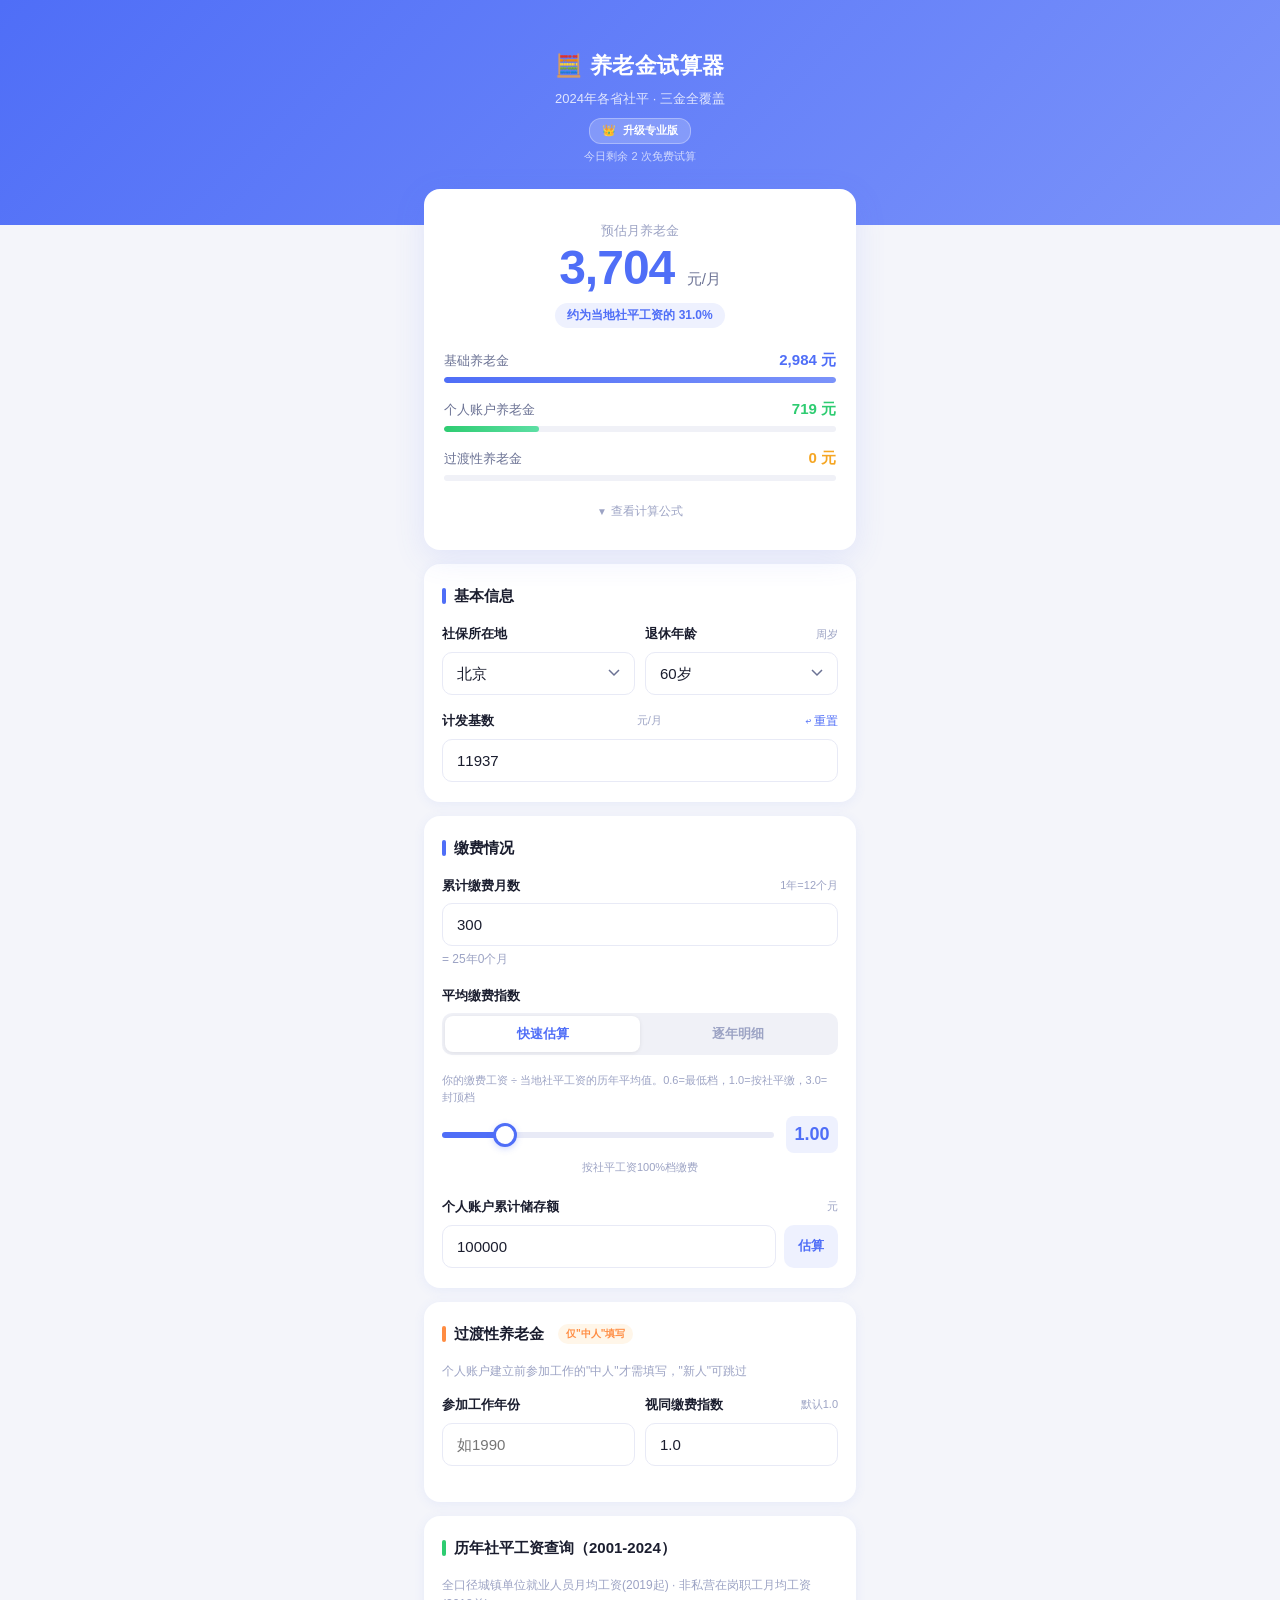
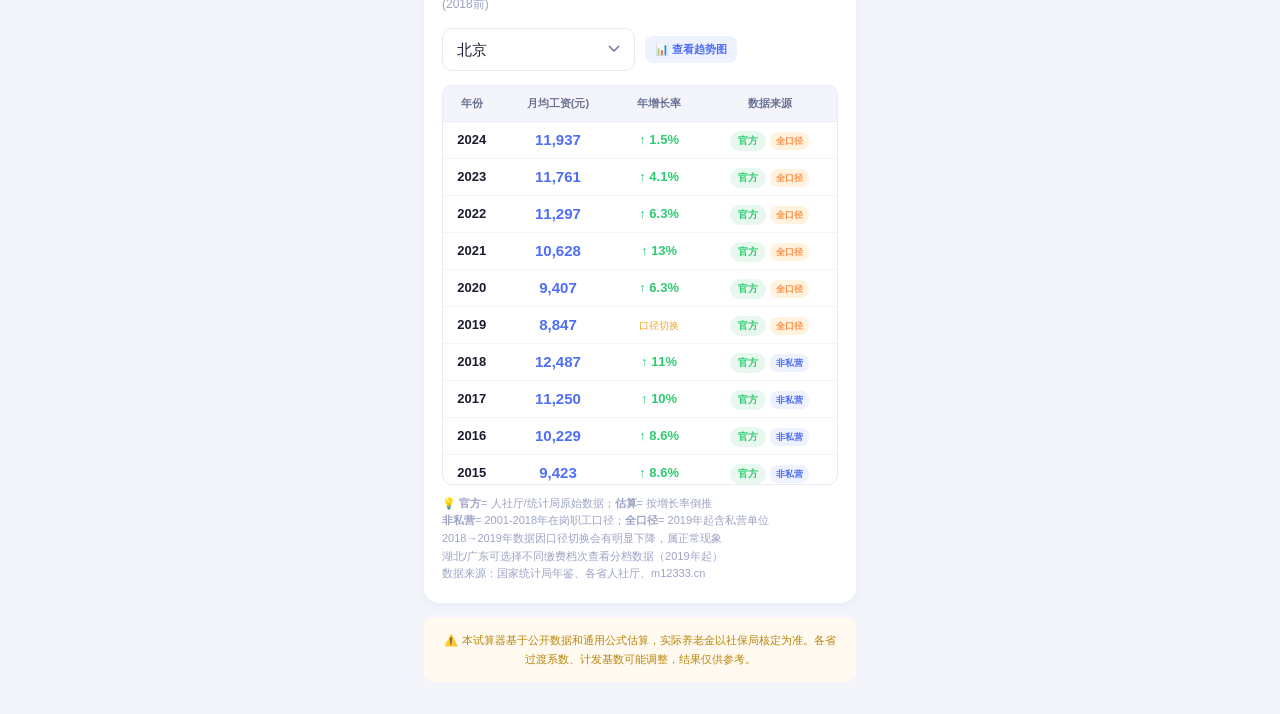
==== commit b75b2050: "Add freemium: daily limit + upgrade modal + premium feature gates" ====
--- a/index.html
+++ b/index.html
@@ -278,6 +278,73 @@
   .page { padding-bottom:calc(32px + env(safe-area-inset-bottom)); }
 }
 
+.app-header .upgrade-badge {
+  display:inline-block; margin-top:8px; padding:3px 12px; border-radius:12px;
+  background:rgba(255,255,255,0.2); color:#fff; font-size:11px; font-weight:600;
+  cursor:pointer; position:relative; border:1px solid rgba(255,255,255,0.3);
+  transition:all .2s;
+}
+.app-header .upgrade-badge:active { background:rgba(255,255,255,0.35); }
+.app-header .upgrade-badge .crown { margin-right:3px; }
+.app-header .usage-hint {
+  font-size:11px; color:rgba(255,255,255,0.7); margin-top:4px; position:relative;
+}
+
+/* Upgrade Modal */
+.modal-overlay {
+  position:fixed; inset:0; background:rgba(0,0,0,0.5); z-index:10000;
+  display:none; align-items:center; justify-content:center;
+  backdrop-filter:blur(4px); -webkit-backdrop-filter:blur(4px);
+}
+.modal-overlay.show { display:flex; }
+.modal-card {
+  background:#fff; border-radius:20px; width:90%; max-width:380px;
+  overflow:hidden; animation:modalIn .3s ease;
+}
+@keyframes modalIn { from { transform:scale(0.9); opacity:0; } to { transform:scale(1); opacity:1; } }
+.modal-header {
+  background:linear-gradient(135deg,#4F6EF7,#7B93FA); padding:28px 24px 22px;
+  text-align:center; position:relative;
+}
+.modal-header h2 { font-size:20px; font-weight:800; color:#fff; }
+.modal-header p { font-size:13px; color:rgba(255,255,255,0.8); margin-top:4px; }
+.modal-body { padding:20px 24px; }
+.plan-card {
+  border:2px solid var(--border); border-radius:14px; padding:16px; margin-bottom:12px;
+  cursor:pointer; transition:all .2s; position:relative;
+}
+.plan-card.selected { border-color:var(--primary); background:var(--primary-light); }
+.plan-card.recommended::after {
+  content:'推荐'; position:absolute; top:-8px; right:12px;
+  background:var(--accent); color:#fff; font-size:10px; font-weight:700;
+  padding:2px 8px; border-radius:6px;
+}
+.plan-name { font-size:15px; font-weight:700; }
+.plan-price { font-size:24px; font-weight:800; color:var(--primary); margin-top:4px; }
+.plan-price .period { font-size:13px; font-weight:500; color:var(--text-secondary); }
+.plan-price .save { font-size:11px; color:var(--success); font-weight:600; margin-left:6px; }
+.plan-features { margin-top:10px; font-size:12px; color:var(--text-secondary); line-height:2; }
+.plan-features .check { color:var(--primary); font-weight:700; margin-right:4px; }
+.modal-actions { padding:0 24px 24px; }
+.btn-upgrade {
+  width:100%; padding:14px; border:none; border-radius:12px;
+  background:linear-gradient(135deg,#4F6EF7,#7B93FA); color:#fff;
+  font-size:16px; font-weight:700; cursor:pointer; transition:all .2s;
+}
+.btn-upgrade:active { filter:brightness(0.92); }
+.modal-close {
+  display:block; text-align:center; margin-top:12px; padding-bottom:20px;
+  font-size:13px; color:var(--text-tertiary); cursor:pointer;
+}
+
+/* Lock badge on premium features */
+.lock-badge {
+  display:inline-flex; align-items:center; gap:3px;
+  font-size:10px; color:var(--accent); font-weight:600;
+  background:#FFF6E9; padding:2px 8px; border-radius:8px; margin-left:6px;
+}
+.lock-badge .lock-icon { font-size:10px; }
+
 /* Desktop: center & widen slightly */
 @media(min-width:520px) {
   .page { padding-left:24px; padding-right:24px; }
@@ -290,6 +357,8 @@
 <div class="app-header">
   <h1>🧮 养老金试算器</h1>
   <p>2024年各省社平 · 三金全覆盖</p>
+  <div class="upgrade-badge" onclick="showUpgradeModal()"><span class="crown">👑</span> 升级专业版</div>
+  <div class="usage-hint" id="usageHint"></div>
 </div>
 
 <div class="page">
@@ -1277,6 +1346,176 @@
   const banner = document.getElementById('installBanner');
   if (banner) banner.remove();
 }
+
+// ====== Freemium System ======
+const FREE_DAILY_LIMIT = 2;
+const PREMIUM_KEY = 'pension_premium';
+const USAGE_KEY = 'pension_usage';
+
+function isPremium() {
+  return localStorage.getItem(PREMIUM_KEY) === '1';
+}
+
+function getTodayKey() {
+  const d = new Date();
+  return `${d.getFullYear()}-${String(d.getMonth()+1).padStart(2,'0')}-${String(d.getDate()).padStart(2,'0')}`;
+}
+
+function getUsageCount() {
+  try {
+    const data = JSON.parse(localStorage.getItem(USAGE_KEY) || '{}');
+    const today = getTodayKey();
+    return data[today] || 0;
+  } catch { return 0; }
+}
+
+function incrementUsage() {
+  try {
+    const data = JSON.parse(localStorage.getItem(USAGE_KEY) || '{}');
+    const today = getTodayKey();
+    data[today] = (data[today] || 0) + 1;
+    // Cleanup old keys (keep only last 7 days)
+    const keys = Object.keys(data).sort();
+    while (keys.length > 7) { delete data[keys.shift()]; }
+    localStorage.setItem(USAGE_KEY, JSON.stringify(data));
+  } catch {}
+  updateUsageHint();
+}
+
+function updateUsageHint() {
+  const hint = document.getElementById('usageHint');
+  if (!hint) return;
+  if (isPremium()) {
+    hint.innerHTML = '👑 专业版 · 无限使用';
+    const badge = document.querySelector('.upgrade-badge');
+    if (badge) badge.style.display = 'none';
+    return;
+  }
+  const used = getUsageCount();
+  const remaining = Math.max(0, FREE_DAILY_LIMIT - used);
+  if (remaining > 0) {
+    hint.innerHTML = `今日剩余 ${remaining} 次免费试算`;
+  } else {
+    hint.innerHTML = '今日免费次数已用完 <span style="color:#FFD700;cursor:pointer;" onclick="showUpgradeModal()">升级解锁→</span>';
+  }
+}
+
+// Premium feature gates
+function isPremiumFeature(feature) {
+  const premiumFeatures = ['csv_upload', 'detail_mode', 'hist_tiers', 'export_template'];
+  return premiumFeatures.includes(feature);
+}
+
+function checkPremium(feature, featureName) {
+  if (isPremium()) return true;
+  showUpgradeModal(featureName);
+  return false;
+}
+
+// Override recalc to check usage limit
+const _origRecalc = recalc;
+recalc = function() {
+  if (!isPremium()) {
+    const used = getUsageCount();
+    if (used >= FREE_DAILY_LIMIT) {
+      showUpgradeModal('继续试算');
+      return;
+    }
+  }
+  _origRecalc();
+  incrementUsage();
+};
+
+// Show upgrade modal
+function showUpgradeModal(featureName) {
+  const overlay = document.getElementById('upgradeModal');
+  if (!overlay) return;
+  overlay.classList.add('show');
+  if (featureName) {
+    const hint = overlay.querySelector('.modal-header p');
+    if (hint) hint.textContent = `升级后即可使用「${featureName}」功能`;
+  }
+}
+
+function closeUpgradeModal() {
+  const overlay = document.getElementById('upgradeModal');
+  if (overlay) overlay.classList.remove('show');
+}
+
+function selectPlan(el) {
+  document.querySelectorAll('.plan-card').forEach(c => c.classList.remove('selected'));
+  el.classList.add('selected');
+}
+
+function handleUpgrade() {
+  // Placeholder: in production this would redirect to payment
+  // For now, simulate upgrade success
+  const selected = document.querySelector('.plan-card.selected');
+  const planName = selected ? selected.dataset.plan : 'monthly';
+  localStorage.setItem(PREMIUM_KEY, '1');
+  closeUpgradeModal();
+  updateUsageHint();
+  showToast('🎉 升级成功！已解锁全部功能');
+}
+
+// Gate premium feature clicks
+const origSwitchIndexMode = switchIndexMode;
+switchIndexMode = function(mode) {
+  if (mode === 'detail' && !checkPremium('detail_mode', '逐年明细')) return;
+  origSwitchIndexMode(mode);
+};
+
+const origHandleUpload = handleUpload;
+handleUpload = function(event) {
+  if (!checkPremium('csv_upload', 'CSV批量上传')) { event.target.value = ''; return; }
+  origHandleUpload(event);
+};
+
+const origExportCSV = exportCSV;
+exportCSV = function() {
+  if (!checkPremium('export_template', '导出模板')) return;
+  origExportCSV();
+};
+
+// Init usage hint
+updateUsageHint();
 </script>
+
+<!-- Upgrade Modal -->
+<div class="modal-overlay" id="upgradeModal" onclick="if(event.target===this)closeUpgradeModal()">
+  <div class="modal-card">
+    <div class="modal-header">
+      <h2>👑 升级专业版</h2>
+      <p>解锁全部功能，规划无忧养老</p>
+    </div>
+    <div class="modal-body">
+      <div class="plan-card recommended selected" data-plan="yearly" onclick="selectPlan(this)">
+        <div class="plan-name">🏅 专业版 · 年付</div>
+        <div class="plan-price">¥68 <span class="period">/年</span> <span class="save">省43%</span></div>
+        <div class="plan-features">
+          <div><span class="check">✓</span> 无限次试算</div>
+          <div><span class="check">✓</span> 逐年/逐月明细</div>
+          <div><span class="check">✓</span> CSV批量上传</div>
+          <div><span class="check">✓</span> 全国32省切换</div>
+          <div><span class="check">✓</span> 分档查询（湖北/广东）</div>
+          <div><span class="check">✓</span> 导出模板</div>
+        </div>
+      </div>
+      <div class="plan-card" data-plan="monthly" onclick="selectPlan(this)">
+        <div class="plan-name">专业版 · 月付</div>
+        <div class="plan-price">¥9.9 <span class="period">/月</span></div>
+        <div class="plan-features">
+          <div><span class="check">✓</span> 同上全部功能</div>
+          <div><span class="check">✓</span> 随时取消</div>
+        </div>
+      </div>
+    </div>
+    <div class="modal-actions">
+      <button class="btn-upgrade" onclick="handleUpgrade()">立即升级</button>
+      <div class="modal-close" onclick="closeUpgradeModal()">暂不升级，继续使用免费版</div>
+    </div>
+  </div>
+</div>
+
 </body>
 </html>
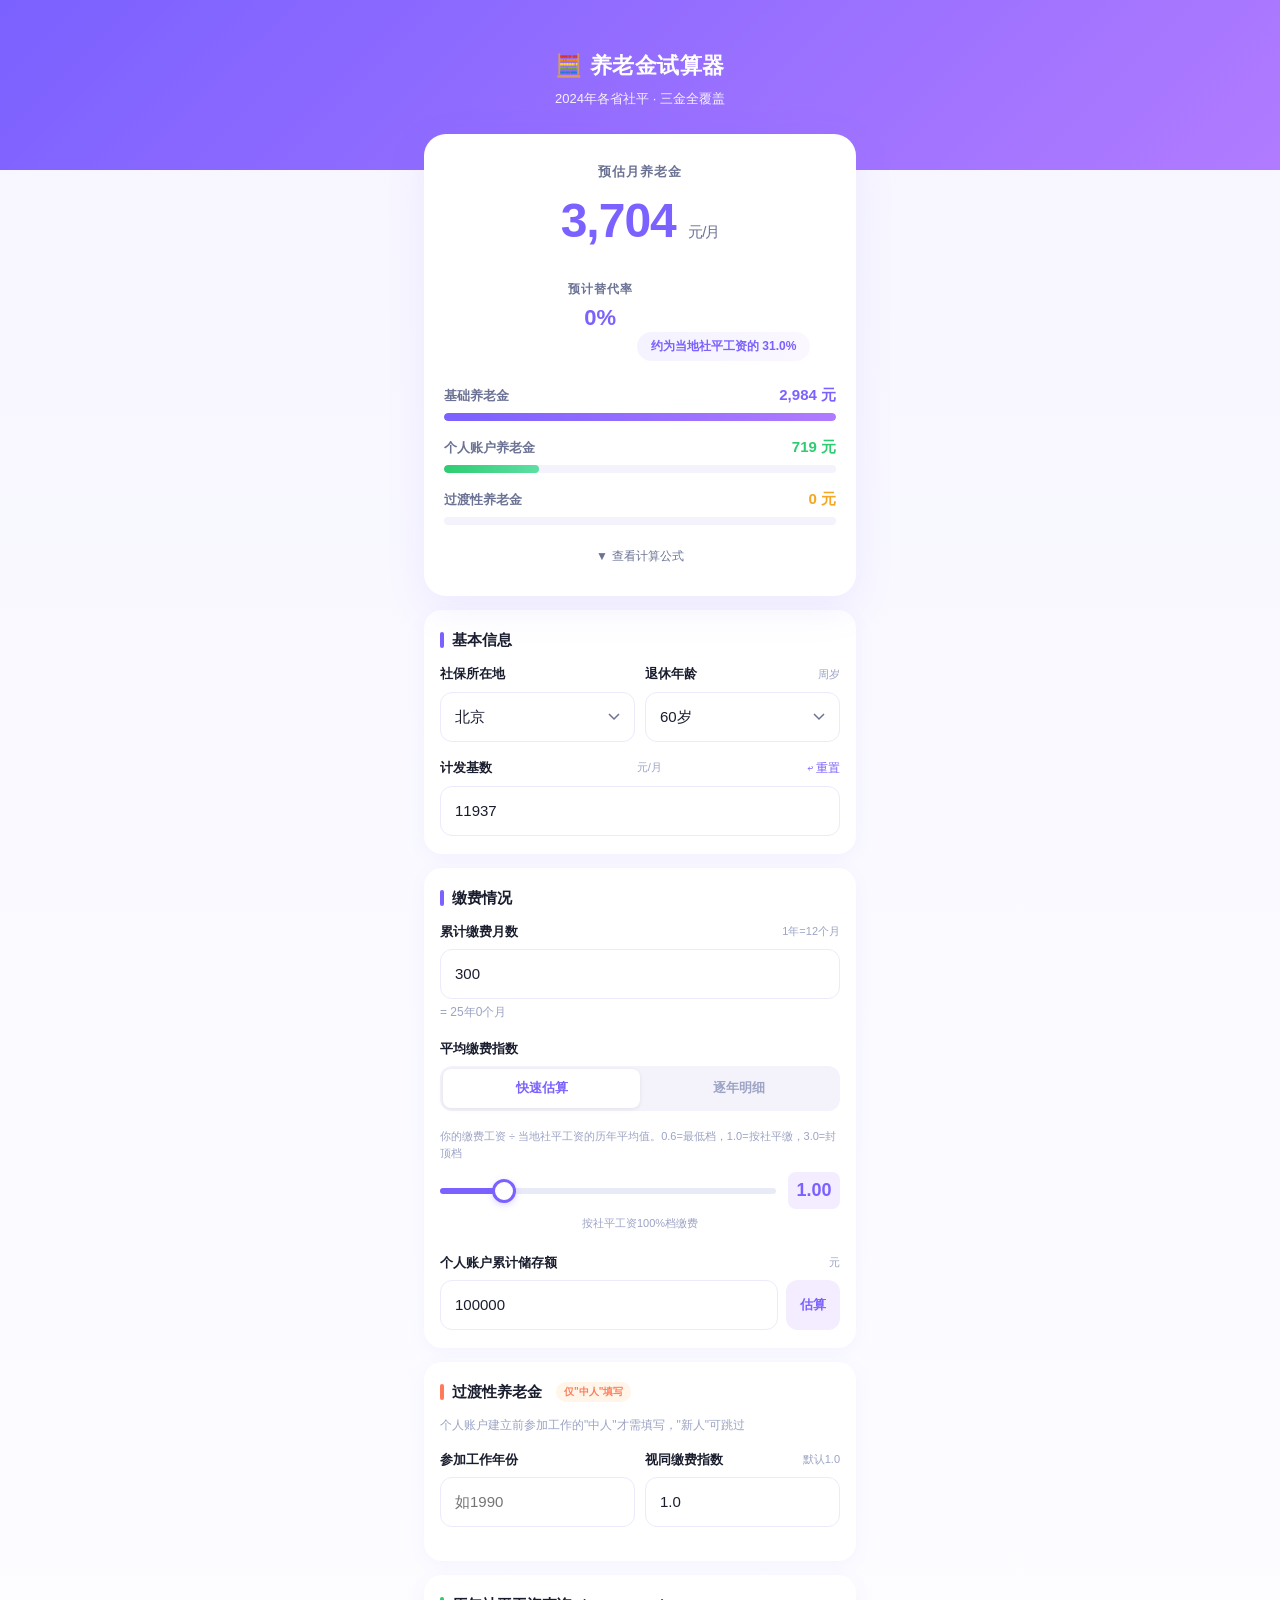
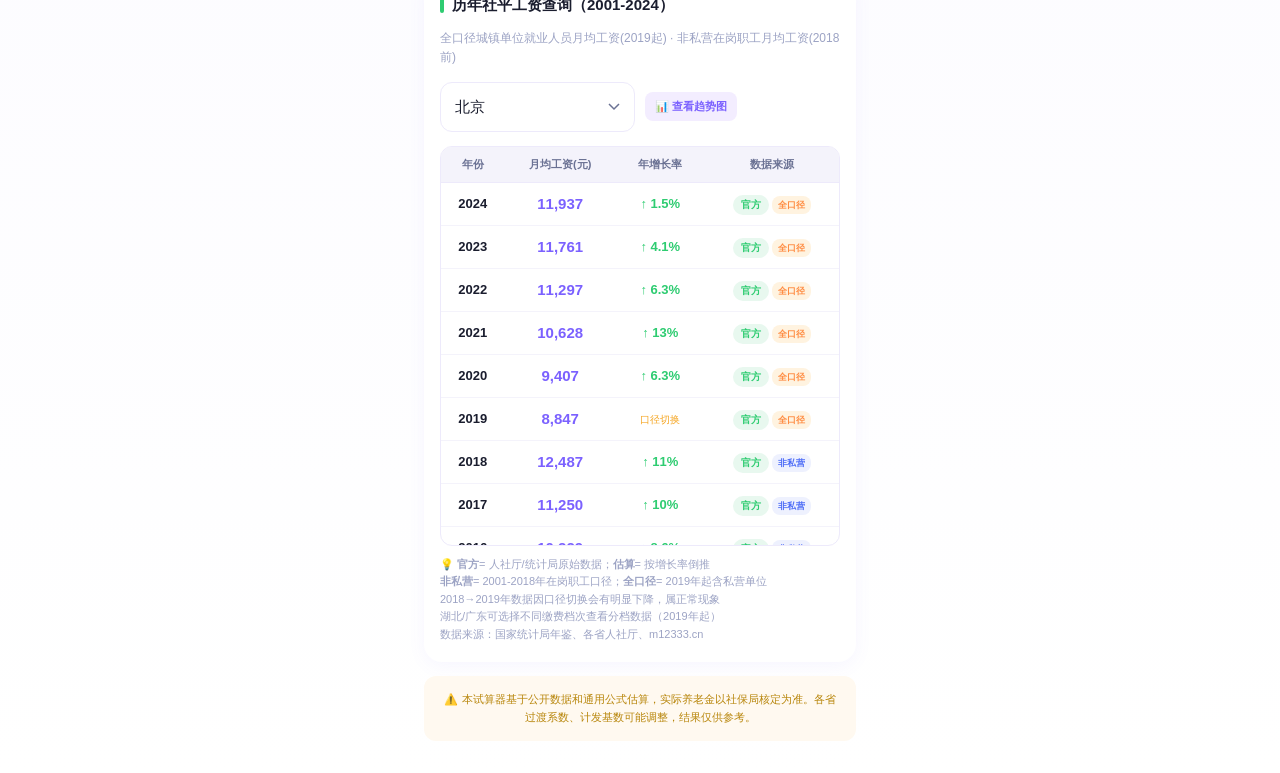
==== commit e816ecc2: "取消付费功能" ====
--- a/index.html
+++ b/index.html
@@ -5,360 +5,19 @@
 <meta name="viewport" content="width=device-width, initial-scale=1.0, maximum-scale=1.0, user-scalable=no">
 <title>养老金试算器</title>
 <link rel="manifest" href="manifest.json">
-<meta name="theme-color" content="#4F6EF7">
+<meta name="theme-color" content="#7B61FF">
 <meta name="apple-mobile-web-app-capable" content="yes">
 <meta name="apple-mobile-web-app-status-bar-style" content="default">
 <meta name="apple-mobile-web-app-title" content="养老金试算">
 <link rel="apple-touch-icon" href="icons/icon-192.png">
-<style>
-:root {
-  --primary: #4F6EF7;
-  --primary-dark: #3D5BD6;
-  --primary-light: #EEF1FE;
-  --accent: #FF8C42;
-  --success: #2ECC71;
-  --success-light: #E8F8EF;
-  --warning: #F5A623;
-  --danger: #E74C3C;
-  --text: #1A1D2E;
-  --text-secondary: #6B7294;
-  --text-tertiary: #9CA3C4;
-  --bg: #F4F5FA;
-  --card: #FFFFFF;
-  --border: #E8EAF6;
-  --radius: 16px;
-  --radius-sm: 10px;
-  --shadow: 0 2px 12px rgba(79,110,247,0.08);
-  --shadow-lg: 0 8px 32px rgba(79,110,247,0.12);
-}
-* { margin:0; padding:0; box-sizing:border-box; -webkit-tap-highlight-color:transparent; }
-html { font-size:16px; }
-body {
-  font-family:-apple-system,BlinkMacSystemFont,'SF Pro Display','PingFang SC','Hiragino Sans GB','Microsoft YaHei',sans-serif;
-  background:var(--bg); color:var(--text); line-height:1.6; min-height:100vh;
-  -webkit-font-smoothing:antialiased;
-}
-
-/* Header */
-.app-header {
-  background:linear-gradient(135deg, #4F6EF7 0%, #7B93FA 100%);
-  padding:48px 20px 60px;
-  text-align:center;
-  position:relative;
-  overflow:hidden;
-}
-.app-header::before {
-  content:'';position:absolute;top:-40%;right:-20%;width:200px;height:200px;
-  background:rgba(255,255,255,0.08);border-radius:50%;
-}
-.app-header::after {
-  content:'';position:absolute;bottom:-30%;left:-15%;width:160px;height:160px;
-  background:rgba(255,255,255,0.06);border-radius:50%;
-}
-.app-header h1 { font-size:22px; font-weight:700; color:#fff; letter-spacing:0.5px; position:relative; }
-.app-header p { font-size:13px; color:rgba(255,255,255,0.8); margin-top:6px; position:relative; }
-
-/* Main container */
-.page { max-width:480px; margin:0 auto; padding:0 16px 32px; }
-
-/* Floating result card */
-.result-float {
-  margin-top:-36px; position:relative; z-index:2;
-  background:var(--card); border-radius:var(--radius); box-shadow:var(--shadow-lg);
-  padding:28px 20px 24px; text-align:center;
-}
-.result-amount {
-  font-size:40px; font-weight:800; color:var(--primary);
-  letter-spacing:-1px; line-height:1.1;
-}
-.result-amount .unit { font-size:15px; font-weight:500; color:var(--text-secondary); letter-spacing:0; }
-.result-label { font-size:13px; color:var(--text-tertiary); margin-top:4px; }
-.result-ratio {
-  display:inline-block; margin-top:8px; padding:3px 12px; border-radius:20px;
-  background:var(--primary-light); color:var(--primary); font-size:12px; font-weight:600;
-}
-
-/* Breakdown bars */
-.breakdown { margin-top:20px; text-align:left; }
-.bk-item { margin-bottom:14px; }
-.bk-item:last-child { margin-bottom:0; }
-.bk-head { display:flex; justify-content:space-between; align-items:baseline; margin-bottom:5px; }
-.bk-name { font-size:13px; color:var(--text-secondary); font-weight:500; }
-.bk-val { font-size:15px; font-weight:700; }
-.bk-bar { height:6px; border-radius:3px; background:#F0F1F7; overflow:hidden; }
-.bk-bar-fill { height:100%; border-radius:3px; transition:width .6s ease; }
-.bk-bar-fill.basic { background:linear-gradient(90deg,#4F6EF7,#7B93FA); }
-.bk-bar-fill.personal { background:linear-gradient(90deg,#2ECC71,#5DDFA4); }
-.bk-bar-fill.trans { background:linear-gradient(90deg,#F5A623,#FFCA6F); }
-
-/* Expandable formula */
-.formula-toggle {
-  margin-top:16px; text-align:center;
-}
-.formula-toggle button {
-  background:none; border:none; color:var(--text-tertiary); font-size:12px; cursor:pointer;
-  display:inline-flex; align-items:center; gap:4px; padding:6px 12px;
-}
-.formula-toggle button .arrow { transition:transform .2s; display:inline-block; font-size:10px; }
-.formula-toggle button.open .arrow { transform:rotate(180deg); }
-.formula-detail {
-  background:#F8F9FE; border-radius:var(--radius-sm); padding:14px 16px;
-  font-size:12px; color:var(--text-secondary); line-height:2;
-  display:none; margin-top:10px; text-align:left;
-}
-.formula-detail.show { display:block; }
-.formula-detail code {
-  background:var(--primary-light); color:var(--primary); padding:1px 6px; border-radius:4px;
-  font-family:'SF Mono',Menlo,monospace; font-size:11px;
-}
-
-/* Section card */
-.section-card {
-  background:var(--card); border-radius:var(--radius); box-shadow:var(--shadow);
-  padding:20px 18px; margin-top:14px;
-}
-.section-title {
-  font-size:15px; font-weight:700; color:var(--text); margin-bottom:16px;
-  display:flex; align-items:center; gap:8px;
-}
-.section-title .dot { width:4px; height:16px; border-radius:2px; background:var(--primary); }
-
-/* Form elements */
-.fg { margin-bottom:16px; }
-.fg:last-child { margin-bottom:0; }
-.fg-label {
-  display:flex; justify-content:space-between; align-items:center;
-  font-size:13px; font-weight:600; color:var(--text); margin-bottom:7px;
-}
-.fg-label .sub { font-weight:400; color:var(--text-tertiary); font-size:11px; }
-.fg-label .explain { display:block; font-weight:400; color:var(--text-tertiary); font-size:11px; margin-top:3px; line-height:1.5; }
-
-.fg input[type=number], .fg input[type=text], .fg select {
-  width:100%; padding:12px 14px; border:1.5px solid var(--border); border-radius:var(--radius-sm);
-  font-size:15px; background:var(--card); color:var(--text); outline:none;
-  transition:border-color .2s, box-shadow .2s;
-}
-.fg input:focus, .fg select:focus {
-  border-color:var(--primary); box-shadow:0 0 0 3px var(--primary-light);
-}
-.fg select { appearance:none; background-image:url("data:image/svg+xml,%3Csvg xmlns='http://www.w3.org/2000/svg' width='12' height='8'%3E%3Cpath d='M1 1l5 5 5-5' stroke='%236B7294' stroke-width='1.5' fill='none'/%3E%3C/svg%3E"); background-repeat:no-repeat; background-position:right 14px center; padding-right:36px; }
-
-.fg-row { display:grid; grid-template-columns:1fr 1fr; gap:10px; }
-
-/* Range slider */
-.range-box { padding:4px 0; }
-.range-row { display:flex; align-items:center; gap:12px; }
-.range-row input[type=range] {
-  flex:1; -webkit-appearance:none; appearance:none; height:6px; border-radius:3px;
-  background:linear-gradient(90deg,var(--primary) 0%,#E8EAF6 0%); outline:none;
-}
-.range-row input[type=range]::-webkit-slider-thumb {
-  -webkit-appearance:none; width:24px; height:24px; border-radius:50%;
-  background:#fff; border:3px solid var(--primary); box-shadow:0 2px 6px rgba(79,110,247,0.25);
-  cursor:pointer;
-}
-.range-val-box {
-  min-width:52px; text-align:center; font-size:18px; font-weight:700; color:var(--primary);
-  background:var(--primary-light); border-radius:8px; padding:4px 8px;
-}
-.range-hint { font-size:11px; color:var(--text-tertiary); margin-top:6px; text-align:center; }
-
-/* Tabs */
-.tab-bar {
-  display:flex; background:#F0F1F7; border-radius:var(--radius-sm); padding:3px; margin-bottom:14px;
-}
-.tab-btn {
-  flex:1; padding:9px 8px; text-align:center; font-size:13px; font-weight:600;
-  border:none; border-radius:8px; cursor:pointer; background:transparent;
-  color:var(--text-tertiary); transition:all .25s;
-}
-.tab-btn.active { background:var(--card); color:var(--primary); box-shadow:0 1px 4px rgba(0,0,0,0.08); }
-
-/* Input with button */
-.input-with-btn { display:flex; gap:8px; }
-.input-with-btn input { flex:1; }
-.input-with-btn .btn-sm {
-  padding:12px 14px; border:none; border-radius:var(--radius-sm); font-size:13px; font-weight:600;
-  cursor:pointer; white-space:nowrap; transition:all .2s;
-}
-.btn-estimate { background:var(--primary-light); color:var(--primary); }
-
-/* Detail table */
-.detail-scroll { max-height:320px; overflow-y:auto; border:1px solid var(--border); border-radius:var(--radius-sm); margin-top:10px; }
-.detail-tbl { width:100%; border-collapse:collapse; font-size:13px; }
-.detail-tbl th {
-  background:#F4F5FA; padding:9px 6px; text-align:center; font-weight:600;
-  color:var(--text-secondary); font-size:11px; white-space:nowrap;
-  position:sticky; top:0; z-index:1; border-bottom:1px solid var(--border);
-}
-.detail-tbl td { padding:6px 4px; text-align:center; border-bottom:1px solid #F4F5FA; }
-.detail-tbl td input {
-  width:100%; padding:7px 6px; border:1.5px solid var(--border); border-radius:6px;
-  font-size:13px; text-align:right; outline:none; background:var(--card);
-}
-.detail-tbl td input:focus { border-color:var(--primary); box-shadow:0 0 0 2px var(--primary-light); }
-.idx-cell { color:var(--primary); font-weight:700; font-size:12px; }
-.del-btn { color:var(--danger); cursor:pointer; font-size:16px; line-height:1; opacity:.7; }
-.del-btn:active { opacity:1; }
-
-.detail-summary {
-  display:flex; justify-content:space-between; align-items:center;
-  margin-top:12px; padding:12px 14px; background:var(--primary-light); border-radius:var(--radius-sm);
-}
-.detail-summary .lbl { font-size:13px; color:var(--text-secondary); font-weight:500; }
-.detail-summary .val { font-size:20px; font-weight:800; color:var(--primary); }
-
-.action-row { display:flex; gap:8px; margin-top:10px; flex-wrap:wrap; }
-.act-btn {
-  display:inline-flex; align-items:center; gap:4px; padding:8px 14px; border:none;
-  border-radius:8px; font-size:12px; font-weight:600; cursor:pointer; white-space:nowrap;
-}
-.act-btn:active { filter:brightness(0.92); }
-.act-primary { background:var(--primary-light); color:var(--primary); }
-.act-green { background:var(--success-light); color:var(--success); }
-.act-orange { background:#FFF6E9; color:var(--accent); }
-
-/* Granularity toggle */
-.gran-row { display:flex; align-items:center; gap:10px; margin:10px 0; flex-wrap:wrap; }
-.gran-row .lbl { font-size:12px; color:var(--text-secondary); }
-.gran-pill { display:inline-flex; border:1.5px solid var(--border); border-radius:8px; overflow:hidden; }
-.gran-opt {
-  padding:5px 14px; font-size:12px; font-weight:600; cursor:pointer;
-  background:var(--card); color:var(--text-secondary); border:none;
-}
-.gran-opt.active { background:var(--primary); color:#fff; }
-.gran-row input[type=number] {
-  width:58px; padding:5px 6px; font-size:12px; text-align:center;
-  border:1.5px solid var(--border); border-radius:6px; outline:none;
-}
-.gran-row input[type=number]:focus { border-color:var(--primary); }
-
-/* Upload */
-.upload-box {
-  border:2px dashed var(--border); border-radius:var(--radius-sm); padding:22px 16px;
-  text-align:center; margin-top:10px; cursor:pointer; transition:all .25s; position:relative;
-}
-.upload-box:active { border-color:var(--primary); background:var(--primary-light); }
-.upload-box input[type=file] { position:absolute; inset:0; opacity:0; cursor:pointer; }
-.upload-box .icon { font-size:28px; margin-bottom:4px; }
-.upload-box .main-text { font-size:14px; font-weight:600; color:var(--primary); }
-.upload-box .sub-text { font-size:11px; color:var(--text-tertiary); margin-top:2px; }
-.upload-hint {
-  font-size:11px; color:var(--text-tertiary); margin-top:8px; line-height:1.6; text-align:left;
-  background:#F8F9FE; padding:8px 10px; border-radius:6px;
-}
-
-/* Transition section */
-.trans-tag {
-  display:inline-block; font-size:10px; font-weight:600; padding:2px 8px; border-radius:10px;
-  background:#FFF6E9; color:var(--accent); margin-left:6px; vertical-align:middle;
-}
-
-/* Reset link */
-.reset-link { font-size:12px; color:var(--primary); cursor:pointer; font-weight:500; }
-.reset-link:active { opacity:.7; }
-
-/* Disclaimer */
-.disclaimer {
-  margin-top:14px; padding:14px 16px; background:#FFF9F0; border-radius:var(--radius-sm);
-  font-size:11px; color:#B8860B; line-height:1.7; text-align:center;
-}
-
-/* Toast */
-.toast {
-  position:fixed; bottom:80px; left:50%; transform:translateX(-50%) translateY(20px);
-  background:rgba(26,29,46,0.92); color:#fff; padding:10px 22px; border-radius:24px;
-  font-size:13px; font-weight:500; z-index:999; opacity:0; transition:all .3s;
-  pointer-events:none; backdrop-filter:blur(8px);
-}
-.toast.show { opacity:1; transform:translateX(-50%) translateY(0); }
-
-/* Bottom safe area for iOS */
-@supports (padding-bottom:env(safe-area-inset-bottom)) {
-  .page { padding-bottom:calc(32px + env(safe-area-inset-bottom)); }
-}
-
-.app-header .upgrade-badge {
-  display:inline-block; margin-top:8px; padding:3px 12px; border-radius:12px;
-  background:rgba(255,255,255,0.2); color:#fff; font-size:11px; font-weight:600;
-  cursor:pointer; position:relative; border:1px solid rgba(255,255,255,0.3);
-  transition:all .2s;
-}
-.app-header .upgrade-badge:active { background:rgba(255,255,255,0.35); }
-.app-header .upgrade-badge .crown { margin-right:3px; }
-.app-header .usage-hint {
-  font-size:11px; color:rgba(255,255,255,0.7); margin-top:4px; position:relative;
-}
-
-/* Upgrade Modal */
-.modal-overlay {
-  position:fixed; inset:0; background:rgba(0,0,0,0.5); z-index:10000;
-  display:none; align-items:center; justify-content:center;
-  backdrop-filter:blur(4px); -webkit-backdrop-filter:blur(4px);
-}
-.modal-overlay.show { display:flex; }
-.modal-card {
-  background:#fff; border-radius:20px; width:90%; max-width:380px;
-  overflow:hidden; animation:modalIn .3s ease;
-}
-@keyframes modalIn { from { transform:scale(0.9); opacity:0; } to { transform:scale(1); opacity:1; } }
-.modal-header {
-  background:linear-gradient(135deg,#4F6EF7,#7B93FA); padding:28px 24px 22px;
-  text-align:center; position:relative;
-}
-.modal-header h2 { font-size:20px; font-weight:800; color:#fff; }
-.modal-header p { font-size:13px; color:rgba(255,255,255,0.8); margin-top:4px; }
-.modal-body { padding:20px 24px; }
-.plan-card {
-  border:2px solid var(--border); border-radius:14px; padding:16px; margin-bottom:12px;
-  cursor:pointer; transition:all .2s; position:relative;
-}
-.plan-card.selected { border-color:var(--primary); background:var(--primary-light); }
-.plan-card.recommended::after {
-  content:'推荐'; position:absolute; top:-8px; right:12px;
-  background:var(--accent); color:#fff; font-size:10px; font-weight:700;
-  padding:2px 8px; border-radius:6px;
-}
-.plan-name { font-size:15px; font-weight:700; }
-.plan-price { font-size:24px; font-weight:800; color:var(--primary); margin-top:4px; }
-.plan-price .period { font-size:13px; font-weight:500; color:var(--text-secondary); }
-.plan-price .save { font-size:11px; color:var(--success); font-weight:600; margin-left:6px; }
-.plan-features { margin-top:10px; font-size:12px; color:var(--text-secondary); line-height:2; }
-.plan-features .check { color:var(--primary); font-weight:700; margin-right:4px; }
-.modal-actions { padding:0 24px 24px; }
-.btn-upgrade {
-  width:100%; padding:14px; border:none; border-radius:12px;
-  background:linear-gradient(135deg,#4F6EF7,#7B93FA); color:#fff;
-  font-size:16px; font-weight:700; cursor:pointer; transition:all .2s;
-}
-.btn-upgrade:active { filter:brightness(0.92); }
-.modal-close {
-  display:block; text-align:center; margin-top:12px; padding-bottom:20px;
-  font-size:13px; color:var(--text-tertiary); cursor:pointer;
-}
-
-/* Lock badge on premium features */
-.lock-badge {
-  display:inline-flex; align-items:center; gap:3px;
-  font-size:10px; color:var(--accent); font-weight:600;
-  background:#FFF6E9; padding:2px 8px; border-radius:8px; margin-left:6px;
-}
-.lock-badge .lock-icon { font-size:10px; }
-
-/* Desktop: center & widen slightly */
-@media(min-width:520px) {
-  .page { padding-left:24px; padding-right:24px; }
-  .result-amount { font-size:48px; }
-}
-</style>
+<link rel="stylesheet" href="styles/dashboard.css">
+<script defer src="scripts/dashboard.js"></script>
 </head>
 <body>
 
 <div class="app-header">
   <h1>🧮 养老金试算器</h1>
   <p>2024年各省社平 · 三金全覆盖</p>
-  <div class="upgrade-badge" onclick="showUpgradeModal()"><span class="crown">👑</span> 升级专业版</div>
-  <div class="usage-hint" id="usageHint"></div>
 </div>
 
 <div class="page">
@@ -367,6 +26,13 @@
   <div class="result-float">
     <div class="result-label">预估月养老金</div>
     <div class="result-amount"><span id="totalPension">0</span> <span class="unit">元/月</span></div>
+    <div class="result-ring">
+      <div class="ring-frame" id="pensionRing"></div>
+      <div>
+        <div class="ring-title">预计替代率</div>
+        <div id="pensionRatio" style="font-size:22px;font-weight:800;color:var(--primary);">0%</div>
+      </div>
+    </div>
     <div class="result-ratio" id="pensionNote">—</div>
 
     <div class="breakdown">
@@ -891,6 +557,9 @@
   document.getElementById('deemedYearsDisplay').textContent = deemedYears;
   document.getElementById('avgIdxSourceDisplay').textContent = avgIndex.toFixed(indexMode === 'detail' ? 4 : 2);
   document.getElementById('avgIdxSourceMode').textContent = indexMode === 'detail' ? `逐年明细（${granularity === 'month' ? '按月' : '按年'}）` : '快速估算';
+
+  const targetReplacement = Math.min(100, Math.max(0, (total / baseSalary) * 100 * 0.6));
+  if (window.updatePensionRing) window.updatePensionRing(targetReplacement);
 
   const ratio = (total / baseSalary * 100).toFixed(1);
   document.getElementById('pensionNote').textContent = `约为当地社平工资的 ${ratio}%`;
@@ -1347,175 +1016,8 @@
   if (banner) banner.remove();
 }
 
-// ====== Freemium System ======
-const FREE_DAILY_LIMIT = 2;
-const PREMIUM_KEY = 'pension_premium';
-const USAGE_KEY = 'pension_usage';
-
-function isPremium() {
-  return localStorage.getItem(PREMIUM_KEY) === '1';
-}
-
-function getTodayKey() {
-  const d = new Date();
-  return `${d.getFullYear()}-${String(d.getMonth()+1).padStart(2,'0')}-${String(d.getDate()).padStart(2,'0')}`;
-}
-
-function getUsageCount() {
-  try {
-    const data = JSON.parse(localStorage.getItem(USAGE_KEY) || '{}');
-    const today = getTodayKey();
-    return data[today] || 0;
-  } catch { return 0; }
-}
-
-function incrementUsage() {
-  try {
-    const data = JSON.parse(localStorage.getItem(USAGE_KEY) || '{}');
-    const today = getTodayKey();
-    data[today] = (data[today] || 0) + 1;
-    // Cleanup old keys (keep only last 7 days)
-    const keys = Object.keys(data).sort();
-    while (keys.length > 7) { delete data[keys.shift()]; }
-    localStorage.setItem(USAGE_KEY, JSON.stringify(data));
-  } catch {}
-  updateUsageHint();
-}
-
-function updateUsageHint() {
-  const hint = document.getElementById('usageHint');
-  if (!hint) return;
-  if (isPremium()) {
-    hint.innerHTML = '👑 专业版 · 无限使用';
-    const badge = document.querySelector('.upgrade-badge');
-    if (badge) badge.style.display = 'none';
-    return;
-  }
-  const used = getUsageCount();
-  const remaining = Math.max(0, FREE_DAILY_LIMIT - used);
-  if (remaining > 0) {
-    hint.innerHTML = `今日剩余 ${remaining} 次免费试算`;
-  } else {
-    hint.innerHTML = '今日免费次数已用完 <span style="color:#FFD700;cursor:pointer;" onclick="showUpgradeModal()">升级解锁→</span>';
-  }
-}
-
-// Premium feature gates
-function isPremiumFeature(feature) {
-  const premiumFeatures = ['csv_upload', 'detail_mode', 'hist_tiers', 'export_template'];
-  return premiumFeatures.includes(feature);
-}
-
-function checkPremium(feature, featureName) {
-  if (isPremium()) return true;
-  showUpgradeModal(featureName);
-  return false;
-}
-
-// Override recalc to check usage limit
-const _origRecalc = recalc;
-recalc = function() {
-  if (!isPremium()) {
-    const used = getUsageCount();
-    if (used >= FREE_DAILY_LIMIT) {
-      showUpgradeModal('继续试算');
-      return;
-    }
-  }
-  _origRecalc();
-  incrementUsage();
-};
-
-// Show upgrade modal
-function showUpgradeModal(featureName) {
-  const overlay = document.getElementById('upgradeModal');
-  if (!overlay) return;
-  overlay.classList.add('show');
-  if (featureName) {
-    const hint = overlay.querySelector('.modal-header p');
-    if (hint) hint.textContent = `升级后即可使用「${featureName}」功能`;
-  }
-}
-
-function closeUpgradeModal() {
-  const overlay = document.getElementById('upgradeModal');
-  if (overlay) overlay.classList.remove('show');
-}
-
-function selectPlan(el) {
-  document.querySelectorAll('.plan-card').forEach(c => c.classList.remove('selected'));
-  el.classList.add('selected');
-}
-
-function handleUpgrade() {
-  // Placeholder: in production this would redirect to payment
-  // For now, simulate upgrade success
-  const selected = document.querySelector('.plan-card.selected');
-  const planName = selected ? selected.dataset.plan : 'monthly';
-  localStorage.setItem(PREMIUM_KEY, '1');
-  closeUpgradeModal();
-  updateUsageHint();
-  showToast('🎉 升级成功！已解锁全部功能');
-}
-
-// Gate premium feature clicks
-const origSwitchIndexMode = switchIndexMode;
-switchIndexMode = function(mode) {
-  if (mode === 'detail' && !checkPremium('detail_mode', '逐年明细')) return;
-  origSwitchIndexMode(mode);
-};
-
-const origHandleUpload = handleUpload;
-handleUpload = function(event) {
-  if (!checkPremium('csv_upload', 'CSV批量上传')) { event.target.value = ''; return; }
-  origHandleUpload(event);
-};
-
-const origExportCSV = exportCSV;
-exportCSV = function() {
-  if (!checkPremium('export_template', '导出模板')) return;
-  origExportCSV();
-};
-
-// Init usage hint
-updateUsageHint();
 </script>
-
-<!-- Upgrade Modal -->
-<div class="modal-overlay" id="upgradeModal" onclick="if(event.target===this)closeUpgradeModal()">
-  <div class="modal-card">
-    <div class="modal-header">
-      <h2>👑 升级专业版</h2>
-      <p>解锁全部功能，规划无忧养老</p>
-    </div>
-    <div class="modal-body">
-      <div class="plan-card recommended selected" data-plan="yearly" onclick="selectPlan(this)">
-        <div class="plan-name">🏅 专业版 · 年付</div>
-        <div class="plan-price">¥68 <span class="period">/年</span> <span class="save">省43%</span></div>
-        <div class="plan-features">
-          <div><span class="check">✓</span> 无限次试算</div>
-          <div><span class="check">✓</span> 逐年/逐月明细</div>
-          <div><span class="check">✓</span> CSV批量上传</div>
-          <div><span class="check">✓</span> 全国32省切换</div>
-          <div><span class="check">✓</span> 分档查询（湖北/广东）</div>
-          <div><span class="check">✓</span> 导出模板</div>
-        </div>
-      </div>
-      <div class="plan-card" data-plan="monthly" onclick="selectPlan(this)">
-        <div class="plan-name">专业版 · 月付</div>
-        <div class="plan-price">¥9.9 <span class="period">/月</span></div>
-        <div class="plan-features">
-          <div><span class="check">✓</span> 同上全部功能</div>
-          <div><span class="check">✓</span> 随时取消</div>
-        </div>
-      </div>
-    </div>
-    <div class="modal-actions">
-      <button class="btn-upgrade" onclick="handleUpgrade()">立即升级</button>
-      <div class="modal-close" onclick="closeUpgradeModal()">暂不升级，继续使用免费版</div>
-    </div>
-  </div>
-</div>
 
 </body>
 </html>
+
--- a/styles/dashboard.css
+++ b/styles/dashboard.css
@@ -0,0 +1,708 @@
+:root {
+  --primary: #7B61FF;
+  --primary-dark: #5A3EFF;
+  --primary-light: #F3EDFF;
+  --accent: #FF7A59;
+  --success: #2ECC71;
+  --success-light: #E8F8EF;
+  --warning: #F5A623;
+  --danger: #E74C3C;
+  --text: #1A1D2E;
+  --text-secondary: #6B7294;
+  --text-tertiary: #9CA3C4;
+  --bg: #F7F6FF;
+  --card: #FFFFFF;
+  --border: #EDEAFB;
+  --radius: 18px;
+  --radius-sm: 12px;
+  --shadow: 0 4px 18px rgba(123,97,255,0.06);
+  --shadow-lg: 0 12px 40px rgba(123,97,255,0.10);
+}
+* {
+  margin: 0;
+  padding: 0;
+  box-sizing: border-box;
+  -webkit-tap-highlight-color: transparent;
+}
+html {
+  font-size: 16px;
+}
+body {
+  font-family: Inter, Poppins, -apple-system, BlinkMacSystemFont, 'SF Pro Display', 'PingFang SC', 'Microsoft YaHei', sans-serif;
+  background: linear-gradient(180deg, #F7F6FF 0%, #FFFFFF 100%);
+  color: var(--text);
+  line-height: 1.6;
+  min-height: 100vh;
+  -webkit-font-smoothing: antialiased;
+}
+button,
+select,
+input {
+  font: inherit;
+}
+button {
+  cursor: pointer;
+}
+
+/* Header */
+.app-header {
+  background: linear-gradient(135deg, #7B61FF 0%, #B07BFF 100%);
+  padding: 48px 20px 60px;
+  text-align: center;
+  position: relative;
+  overflow: hidden;
+}
+.app-header::before {
+  content: '';
+  position: absolute;
+  top: -40%;
+  right: -20%;
+  width: 220px;
+  height: 220px;
+  background: rgba(255, 255, 255, 0.06);
+  border-radius: 50%;
+}
+.app-header::after {
+  content: '';
+  position: absolute;
+  bottom: -30%;
+  left: -15%;
+  width: 180px;
+  height: 180px;
+  background: rgba(255, 255, 255, 0.05);
+  border-radius: 50%;
+}
+.app-header h1 {
+  font-size: 22px;
+  font-weight: 800;
+  color: #fff;
+  letter-spacing: 0.5px;
+}
+.app-header p {
+  font-size: 13px;
+  color: rgba(255, 255, 255, 0.9);
+  margin-top: 6px;
+}
+
+/* Main container */
+.page {
+  max-width: 480px;
+  margin: 0 auto;
+  padding: 0 16px 32px;
+}
+
+/* Floating result card */
+.result-float {
+  margin-top: -36px;
+  position: relative;
+  z-index: 2;
+  background: var(--card);
+  border-radius: 22px;
+  box-shadow: var(--shadow-lg);
+  padding: 28px 20px 24px;
+  text-align: center;
+}
+.result-label {
+  font-size: 13px;
+  color: var(--text-secondary);
+  margin-bottom: 12px;
+  font-weight: 700;
+  letter-spacing: 0.08em;
+  text-transform: uppercase;
+}
+.result-amount {
+  font-size: 40px;
+  font-weight: 800;
+  color: var(--primary);
+  letter-spacing: -1px;
+  line-height: 1.1;
+}
+.result-amount .unit {
+  font-size: 15px;
+  font-weight: 500;
+  color: var(--text-secondary);
+}
+.result-ring {
+  margin: 18px auto 0;
+  display: inline-flex;
+  align-items: center;
+  justify-content: center;
+  gap: 14px;
+}
+.ring-frame {
+  width: 84px;
+  height: 84px;
+  display: grid;
+  place-items: center;
+}
+.ring-title {
+  font-size: 12px;
+  color: var(--text-secondary);
+  font-weight: 700;
+  text-transform: uppercase;
+  letter-spacing: 0.08em;
+}
+.ring-value {
+  font-size: 22px;
+  font-weight: 800;
+  color: var(--primary);
+}
+.ring-bg {
+  stroke: #F3F1FF;
+}
+.ring {
+  transition: stroke-dasharray 0.5s ease;
+}
+.ring-text {
+  font-size: 10px;
+  fill: var(--text);
+  font-weight: 700;
+}
+.result-ratio {
+  display: inline-block;
+  margin-top: 12px;
+  padding: 5px 14px;
+  border-radius: 999px;
+  background: linear-gradient(90deg, rgba(123,97,255,0.08), rgba(176,123,255,0.06));
+  color: var(--primary);
+  font-size: 12px;
+  font-weight: 600;
+}
+
+.breakdown {
+  margin-top: 22px;
+  text-align: left;
+}
+.bk-item {
+  margin-bottom: 14px;
+}
+.bk-item:last-child {
+  margin-bottom: 0;
+}
+.bk-head {
+  display: flex;
+  justify-content: space-between;
+  align-items: baseline;
+  margin-bottom: 6px;
+}
+.bk-name {
+  font-size: 13px;
+  color: var(--text-secondary);
+  font-weight: 600;
+}
+.bk-val {
+  font-size: 15px;
+  font-weight: 800;
+}
+.bk-bar {
+  height: 8px;
+  border-radius: 6px;
+  background: #F4F3FB;
+  overflow: hidden;
+}
+.bk-bar-fill {
+  height: 100%;
+  border-radius: 6px;
+  transition: width 0.6s ease;
+}
+.bk-bar-fill.basic {
+  background: linear-gradient(90deg, #7B61FF, #B07BFF);
+}
+.bk-bar-fill.personal {
+  background: linear-gradient(90deg, #2ECC71, #5DDFA4);
+}
+.bk-bar-fill.trans {
+  background: linear-gradient(90deg, #F5A623, #FFCA6F);
+}
+
+.formula-toggle {
+  margin-top: 16px;
+  text-align: center;
+}
+.formula-toggle button {
+  background: none;
+  border: none;
+  color: var(--text-secondary);
+  font-size: 12px;
+  cursor: pointer;
+  display: inline-flex;
+  align-items: center;
+  gap: 4px;
+  padding: 6px 12px;
+}
+.formula-toggle button .arrow {
+  transition: transform 0.2s ease;
+  display: inline-block;
+}
+.formula-toggle button.open .arrow {
+  transform: rotate(180deg);
+}
+.formula-detail {
+  background: #F8F9FE;
+  border-radius: var(--radius-sm);
+  padding: 14px 16px;
+  font-size: 12px;
+  color: var(--text-secondary);
+  line-height: 1.8;
+  display: none;
+  margin-top: 10px;
+  text-align: left;
+}
+.formula-detail.show {
+  display: block;
+}
+.formula-detail code {
+  background: var(--primary-light);
+  color: var(--primary);
+  padding: 1px 6px;
+  border-radius: 4px;
+  font-family: 'SF Mono', Menlo, monospace;
+  font-size: 11px;
+}
+.formula-detail hr {
+  border: none;
+  border-top: 1px dashed var(--border);
+  margin: 8px 0;
+}
+
+.section-card {
+  background: var(--card);
+  border-radius: var(--radius);
+  box-shadow: var(--shadow);
+  padding: 18px 16px;
+  margin-top: 14px;
+}
+.section-title {
+  font-size: 15px;
+  font-weight: 700;
+  color: var(--text);
+  margin-bottom: 12px;
+  display: flex;
+  align-items: center;
+  gap: 8px;
+}
+.section-title .dot {
+  width: 4px;
+  height: 16px;
+  border-radius: 2px;
+  background: var(--primary);
+}
+
+.fg {
+  margin-bottom: 16px;
+}
+.fg:last-child {
+  margin-bottom: 0;
+}
+.fg-label {
+  display: flex;
+  justify-content: space-between;
+  align-items: center;
+  font-size: 13px;
+  font-weight: 600;
+  color: var(--text);
+  margin-bottom: 7px;
+}
+.fg-label .sub,
+.fg-label .explain {
+  font-weight: 400;
+  color: var(--text-tertiary);
+  font-size: 11px;
+}
+.fg-label .explain {
+  display: block;
+  margin-top: 3px;
+  line-height: 1.5;
+}
+.fg input[type=number],
+.fg input[type=text],
+.fg select {
+  width: 100%;
+  padding: 12px 14px;
+  border: 1.5px solid var(--border);
+  border-radius: var(--radius-sm);
+  font-size: 15px;
+  color: var(--text);
+  background: var(--card);
+  outline: none;
+  transition: border-color 0.2s ease, box-shadow 0.2s ease;
+}
+.fg input:focus,
+.fg select:focus {
+  border-color: var(--primary);
+  box-shadow: 0 0 0 3px rgba(123, 97, 255, 0.12);
+}
+.fg select {
+  appearance: none;
+  background-image: url("data:image/svg+xml,%3Csvg xmlns='http://www.w3.org/2000/svg' width='12' height='8'%3E%3Cpath d='M1 1l5 5 5-5' stroke='%236B7294' stroke-width='1.5' fill='none'/%3E%3C/svg%3E");
+  background-repeat: no-repeat;
+  background-position: right 14px center;
+  padding-right: 36px;
+}
+.fg-row {
+  display: grid;
+  grid-template-columns: 1fr 1fr;
+  gap: 10px;
+}
+
+.range-box {
+  padding: 4px 0;
+}
+.range-row {
+  display: flex;
+  align-items: center;
+  gap: 12px;
+}
+.range-row input[type=range] {
+  flex: 1;
+  -webkit-appearance: none;
+  appearance: none;
+  height: 6px;
+  border-radius: 3px;
+  background: linear-gradient(90deg, var(--primary) 0%, #E8EAF6 0%);
+  outline: none;
+}
+.range-row input[type=range]::-webkit-slider-thumb {
+  -webkit-appearance: none;
+  appearance: none;
+  width: 24px;
+  height: 24px;
+  border-radius: 50%;
+  background: #fff;
+  border: 3px solid var(--primary);
+  box-shadow: 0 2px 6px rgba(123, 97, 255, 0.25);
+}
+.range-val-box {
+  min-width: 52px;
+  text-align: center;
+  font-size: 18px;
+  font-weight: 700;
+  color: var(--primary);
+  background: var(--primary-light);
+  border-radius: 8px;
+  padding: 4px 8px;
+}
+.range-hint {
+  font-size: 11px;
+  color: var(--text-tertiary);
+  margin-top: 6px;
+  text-align: center;
+}
+
+.tab-bar {
+  display: flex;
+  background: #F4F3FB;
+  border-radius: var(--radius-sm);
+  padding: 3px;
+  margin-bottom: 14px;
+}
+.tab-btn {
+  flex: 1;
+  padding: 9px 8px;
+  text-align: center;
+  font-size: 13px;
+  font-weight: 600;
+  border: none;
+  border-radius: 8px;
+  background: transparent;
+  color: var(--text-tertiary);
+  transition: all 0.25s ease;
+}
+.tab-btn.active {
+  background: var(--card);
+  color: var(--primary);
+  box-shadow: 0 1px 4px rgba(0, 0, 0, 0.08);
+}
+
+.input-with-btn {
+  display: flex;
+  gap: 8px;
+}
+.input-with-btn input {
+  flex: 1;
+}
+.input-with-btn .btn-sm {
+  padding: 12px 14px;
+  border: none;
+  border-radius: var(--radius-sm);
+  font-size: 13px;
+  font-weight: 600;
+  background: var(--primary-light);
+  color: var(--primary);
+}
+
+.detail-scroll {
+  max-height: 320px;
+  overflow-y: auto;
+  border: 1px solid var(--border);
+  border-radius: var(--radius-sm);
+  margin-top: 10px;
+}
+.detail-tbl {
+  width: 100%;
+  border-collapse: collapse;
+  font-size: 13px;
+}
+.detail-tbl th,
+.detail-tbl td {
+  padding: 9px 8px;
+  text-align: center;
+}
+.detail-tbl th {
+  background: #F4F3FB;
+  font-weight: 600;
+  color: var(--text-secondary);
+  font-size: 11px;
+  position: sticky;
+  top: 0;
+  z-index: 1;
+  border-bottom: 1px solid var(--border);
+}
+.detail-tbl td {
+  border-bottom: 1px solid #F4F3FB;
+}
+.detail-tbl td input {
+  width: 100%;
+  padding: 7px 6px;
+  border: 1.5px solid var(--border);
+  border-radius: 6px;
+  font-size: 13px;
+  text-align: right;
+  outline: none;
+  background: var(--card);
+}
+.detail-tbl td input:focus {
+  border-color: var(--primary);
+  box-shadow: 0 0 0 2px rgba(123, 97, 255, 0.12);
+}
+.idx-cell {
+  color: var(--primary);
+  font-weight: 700;
+  font-size: 12px;
+}
+.del-btn {
+  color: var(--danger);
+  cursor: pointer;
+  font-size: 16px;
+  line-height: 1;
+  opacity: 0.7;
+}
+.del-btn:active {
+  opacity: 1;
+}
+.detail-summary {
+  display: flex;
+  justify-content: space-between;
+  align-items: center;
+  margin-top: 12px;
+  padding: 12px 14px;
+  background: var(--primary-light);
+  border-radius: var(--radius-sm);
+}
+.detail-summary .lbl {
+  font-size: 13px;
+  color: var(--text-secondary);
+  font-weight: 500;
+}
+.detail-summary .val {
+  font-size: 20px;
+  font-weight: 800;
+  color: var(--primary);
+}
+.action-row {
+  display: flex;
+  gap: 8px;
+  margin-top: 10px;
+  flex-wrap: wrap;
+}
+.act-btn {
+  display: inline-flex;
+  align-items: center;
+  gap: 4px;
+  padding: 8px 14px;
+  border: none;
+  border-radius: 8px;
+  font-size: 12px;
+  font-weight: 600;
+  cursor: pointer;
+  background: var(--card);
+  color: var(--text);
+}
+.act-btn:hover {
+  transform: translateY(-1px);
+}
+.act-primary {
+  background: var(--primary-light);
+  color: var(--primary);
+}
+.act-green {
+  background: var(--success-light);
+  color: var(--success);
+}
+.act-orange {
+  background: #FFF6E9;
+  color: var(--accent);
+}
+
+.gran-row {
+  display: flex;
+  align-items: center;
+  gap: 10px;
+  margin: 10px 0;
+  flex-wrap: wrap;
+}
+.gran-row .lbl {
+  font-size: 12px;
+  color: var(--text-secondary);
+}
+.gran-pill {
+  display: inline-flex;
+  border: 1.5px solid var(--border);
+  border-radius: 8px;
+  overflow: hidden;
+}
+.gran-opt {
+  padding: 5px 14px;
+  font-size: 12px;
+  font-weight: 600;
+  cursor: pointer;
+  background: var(--card);
+  color: var(--text-secondary);
+  border: none;
+}
+.gran-opt.active {
+  background: var(--primary);
+  color: #fff;
+}
+.gran-row input[type=number] {
+  width: 58px;
+  padding: 5px 6px;
+  font-size: 12px;
+  text-align: center;
+  border: 1.5px solid var(--border);
+  border-radius: 6px;
+  outline: none;
+}
+.gran-row input[type=number]:focus {
+  border-color: var(--primary);
+}
+
+.upload-box {
+  border: 2px dashed var(--border);
+  border-radius: var(--radius-sm);
+  padding: 22px 16px;
+  text-align: center;
+  margin-top: 10px;
+  cursor: pointer;
+  transition: all 0.25s ease;
+  position: relative;
+}
+.upload-box:active {
+  border-color: var(--primary);
+  background: var(--primary-light);
+}
+.upload-box input[type=file] {
+  position: absolute;
+  inset: 0;
+  opacity: 0;
+  cursor: pointer;
+}
+.upload-box .icon {
+  font-size: 28px;
+  margin-bottom: 6px;
+}
+.upload-box .main-text {
+  font-size: 14px;
+  font-weight: 600;
+  color: var(--primary);
+}
+.upload-box .sub-text {
+  font-size: 11px;
+  color: var(--text-tertiary);
+  margin-top: 2px;
+}
+.upload-hint {
+  font-size: 11px;
+  color: var(--text-tertiary);
+  margin-top: 8px;
+  line-height: 1.6;
+  text-align: left;
+  background: #F8F9FE;
+  padding: 8px 10px;
+  border-radius: 6px;
+}
+.upload-hint code {
+  background: rgba(123,97,255,0.08);
+  padding: 1px 4px;
+  border-radius: 3px;
+}
+
+.trans-tag {
+  display: inline-block;
+  font-size: 10px;
+  font-weight: 600;
+  padding: 2px 8px;
+  border-radius: 10px;
+  background: #FFF6E9;
+  color: var(--accent);
+  margin-left: 6px;
+}
+
+.reset-link {
+  font-size: 12px;
+  color: var(--primary);
+  cursor: pointer;
+  font-weight: 500;
+}
+.reset-link:active {
+  opacity: 0.7;
+}
+
+.disclaimer {
+  margin-top: 14px;
+  padding: 14px 16px;
+  background: #FFF9F0;
+  border-radius: var(--radius-sm);
+  font-size: 11px;
+  color: #B8860B;
+  line-height: 1.7;
+  text-align: center;
+}
+
+.toast {
+  position: fixed;
+  bottom: 80px;
+  left: 50%;
+  transform: translateX(-50%) translateY(20px);
+  background: rgba(26, 29, 46, 0.92);
+  color: #fff;
+  padding: 10px 22px;
+  border-radius: 24px;
+  font-size: 13px;
+  font-weight: 500;
+  z-index: 999;
+  opacity: 0;
+  transition: all 0.3s ease;
+  pointer-events: none;
+  backdrop-filter: blur(8px);
+}
+.toast.show {
+  opacity: 1;
+  transform: translateX(-50%) translateY(0);
+}
+
+@supports (padding-bottom: env(safe-area-inset-bottom)) {
+  .page {
+    padding-bottom: calc(32px + env(safe-area-inset-bottom));
+  }
+}
+
+@media (min-width: 520px) {
+  .page {
+    padding-left: 24px;
+    padding-right: 24px;
+  }
+  .result-amount {
+    font-size: 48px;
+  }
+}
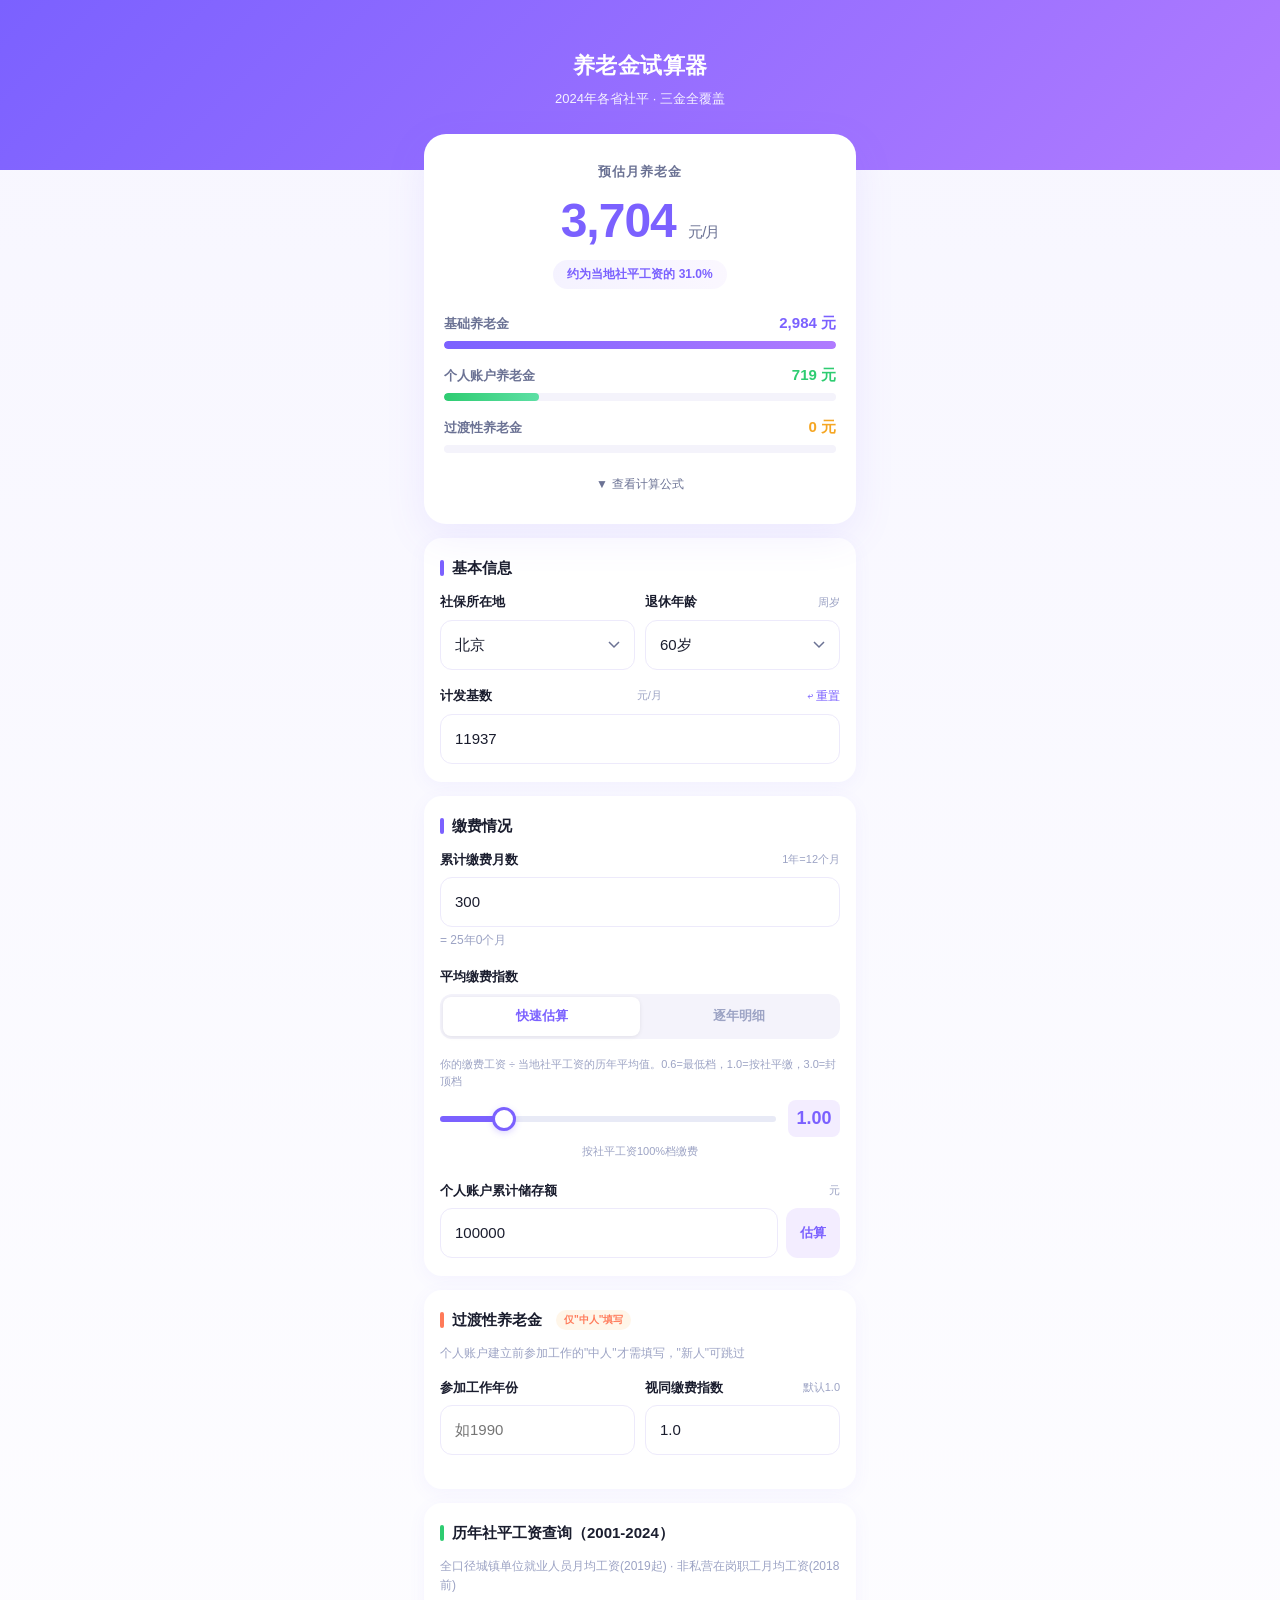
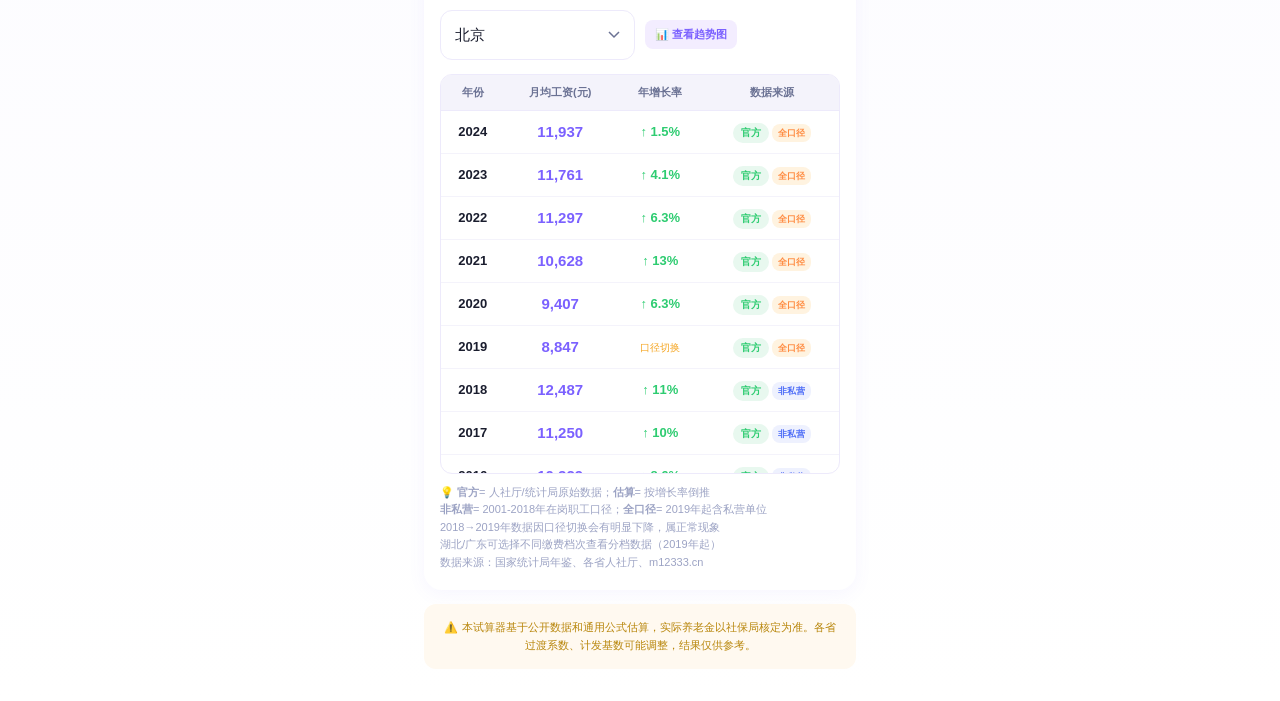
==== commit 6593bb79: "视觉优化" ====
--- a/index.html
+++ b/index.html
@@ -16,7 +16,7 @@
 <body>
 
 <div class="app-header">
-  <h1>🧮 养老金试算器</h1>
+  <h1>养老金试算器</h1>
   <p>2024年各省社平 · 三金全覆盖</p>
 </div>
 
@@ -26,13 +26,6 @@
   <div class="result-float">
     <div class="result-label">预估月养老金</div>
     <div class="result-amount"><span id="totalPension">0</span> <span class="unit">元/月</span></div>
-    <div class="result-ring">
-      <div class="ring-frame" id="pensionRing"></div>
-      <div>
-        <div class="ring-title">预计替代率</div>
-        <div id="pensionRatio" style="font-size:22px;font-weight:800;color:var(--primary);">0%</div>
-      </div>
-    </div>
     <div class="result-ratio" id="pensionNote">—</div>
 
     <div class="breakdown">
@@ -557,9 +550,6 @@
   document.getElementById('deemedYearsDisplay').textContent = deemedYears;
   document.getElementById('avgIdxSourceDisplay').textContent = avgIndex.toFixed(indexMode === 'detail' ? 4 : 2);
   document.getElementById('avgIdxSourceMode').textContent = indexMode === 'detail' ? `逐年明细（${granularity === 'month' ? '按月' : '按年'}）` : '快速估算';
-
-  const targetReplacement = Math.min(100, Math.max(0, (total / baseSalary) * 100 * 0.6));
-  if (window.updatePensionRing) window.updatePensionRing(targetReplacement);
 
   const ratio = (total / baseSalary * 100).toFixed(1);
   document.getElementById('pensionNote').textContent = `约为当地社平工资的 ${ratio}%`;
--- a/styles/dashboard.css
+++ b/styles/dashboard.css
@@ -122,42 +122,6 @@
   font-weight: 500;
   color: var(--text-secondary);
 }
-.result-ring {
-  margin: 18px auto 0;
-  display: inline-flex;
-  align-items: center;
-  justify-content: center;
-  gap: 14px;
-}
-.ring-frame {
-  width: 84px;
-  height: 84px;
-  display: grid;
-  place-items: center;
-}
-.ring-title {
-  font-size: 12px;
-  color: var(--text-secondary);
-  font-weight: 700;
-  text-transform: uppercase;
-  letter-spacing: 0.08em;
-}
-.ring-value {
-  font-size: 22px;
-  font-weight: 800;
-  color: var(--primary);
-}
-.ring-bg {
-  stroke: #F3F1FF;
-}
-.ring {
-  transition: stroke-dasharray 0.5s ease;
-}
-.ring-text {
-  font-size: 10px;
-  fill: var(--text);
-  font-weight: 700;
-}
 .result-ratio {
   display: inline-block;
   margin-top: 12px;
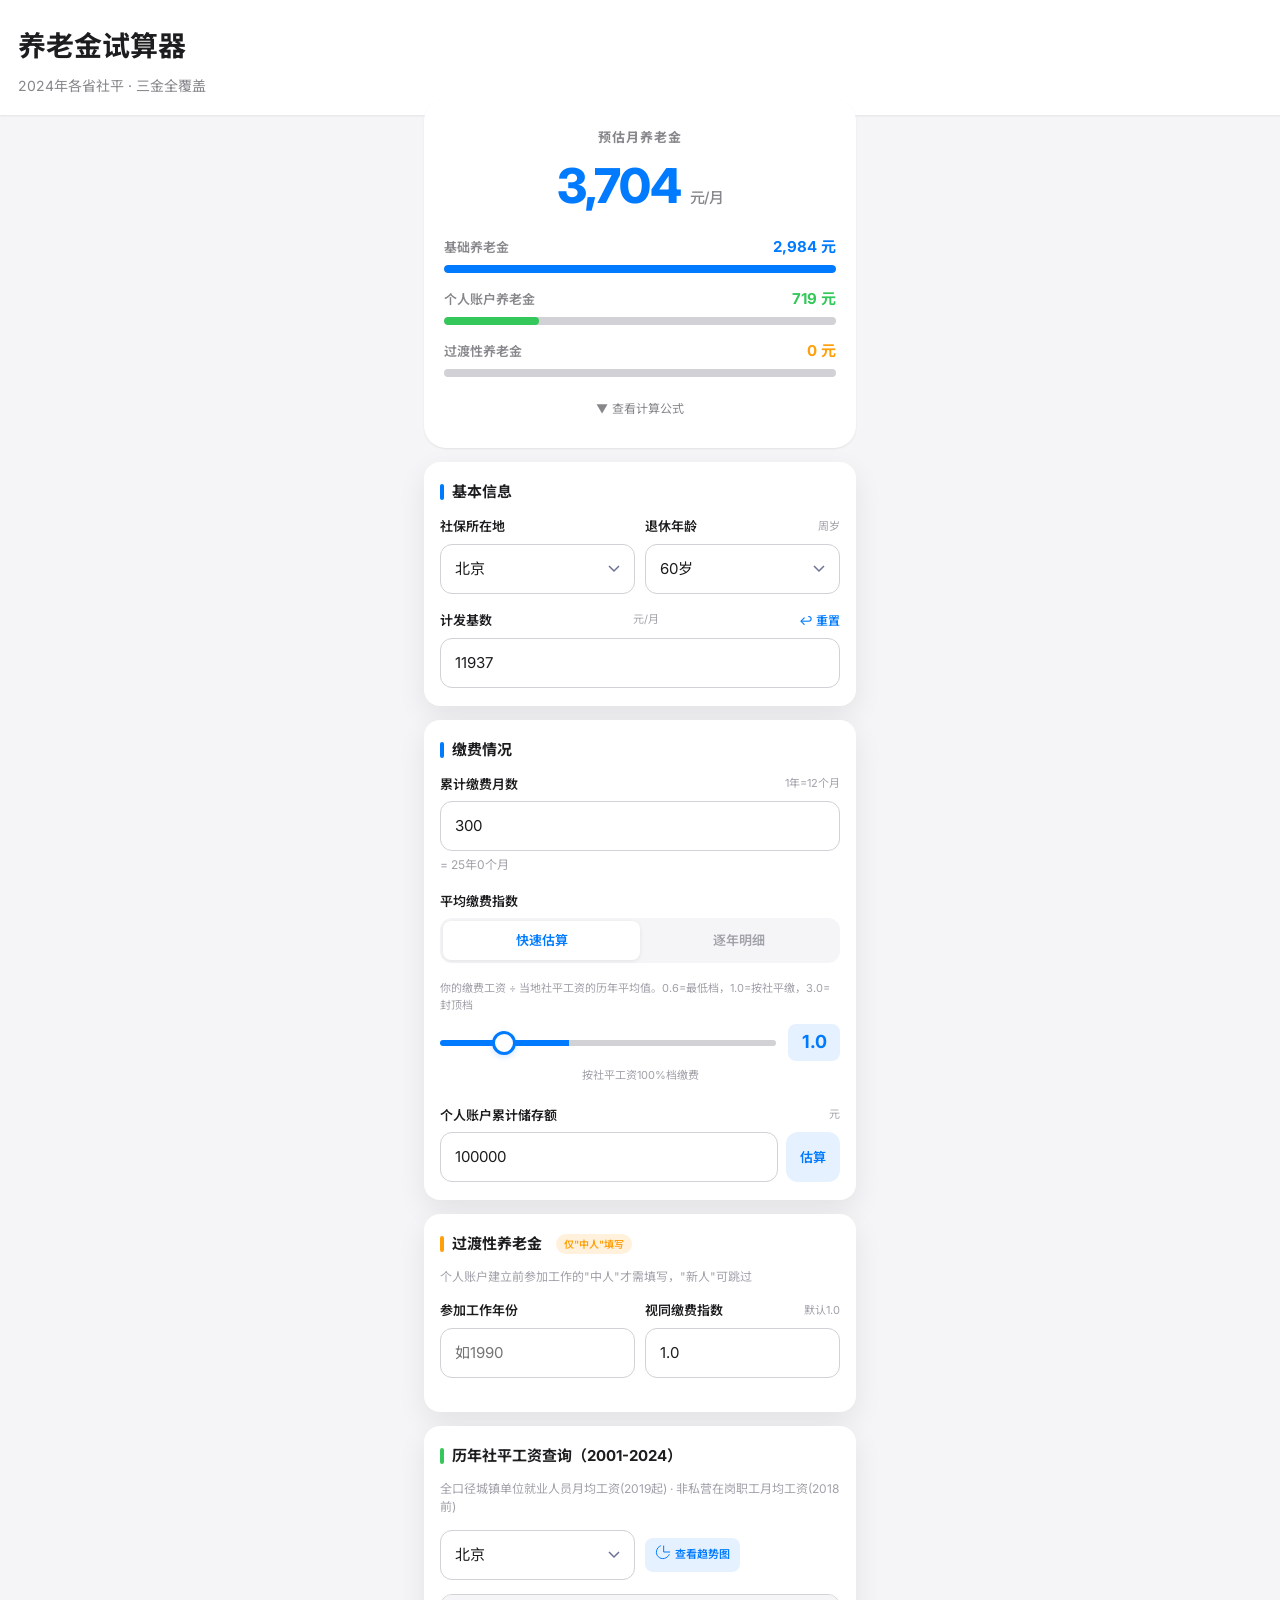
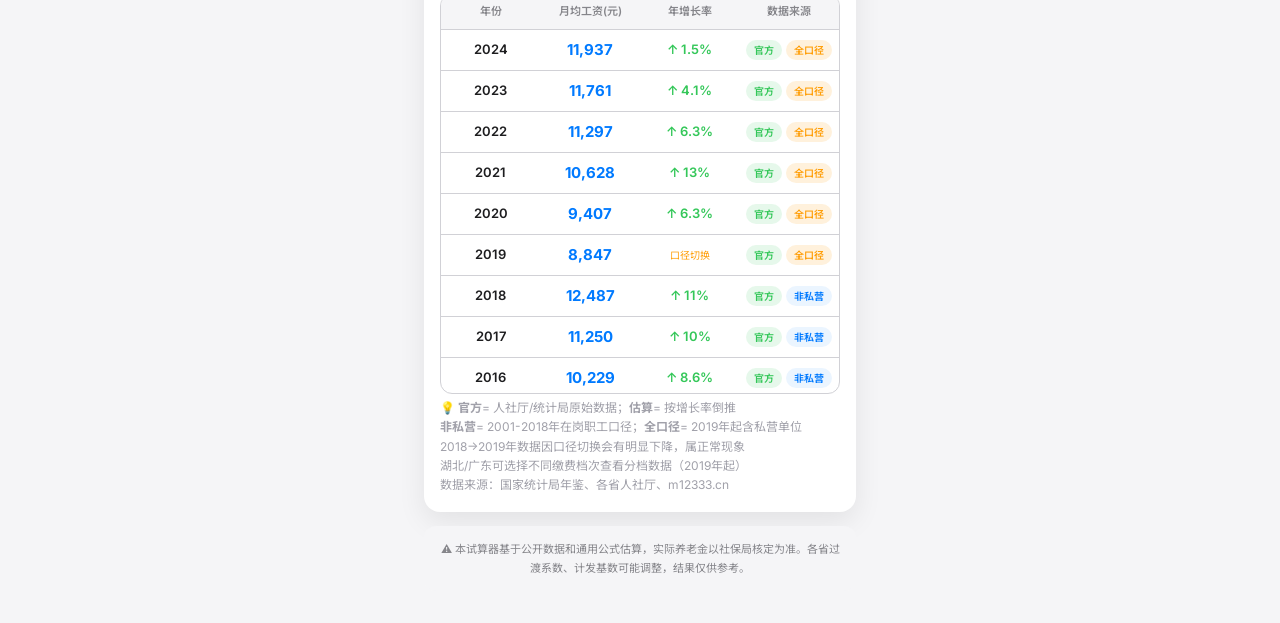
==== commit bf09643e: "视觉优化" ====
--- a/index.html
+++ b/index.html
@@ -2,22 +2,41 @@
 <html lang="zh-CN">
 <head>
 <meta charset="UTF-8">
+<!-- 友盟+ 流量统计 SDK -->
+<script src="https://v1.cnzz.com/z_stat.php?id=6a38faf76f259537c7bcc2f7&show=page" async></script>
+<script>
+(function(w,d,s,q,i){
+  w[q]=w[q]||[];
+  var f=d.getElementsByTagName(s)[0],j=d.createElement(s);
+  j.async=true;j.id='beacon-aplus';
+  j.src='https://d.alicdn.com/alilog/mlog/aplus/'+i+'.js';
+  f.parentNode.insertBefore(j,f);
+})(window,document,'script','aplus_queue','203467608');
+aplus_queue.push({action:'aplus.setMetaInfo',arguments:['appKey','6a38faf76f259537c7bcc2f7']});
+aplus_queue.push({action:'aplus.setMetaInfo',arguments:['aplus-waiting','MAN']});
+aplus_queue.push({action:'aplus.setMetaInfo',arguments:['DEBUG',false]});
+</script>
 <meta name="viewport" content="width=device-width, initial-scale=1.0, maximum-scale=1.0, user-scalable=no">
 <title>养老金试算器</title>
 <link rel="manifest" href="manifest.json">
-<meta name="theme-color" content="#7B61FF">
+<meta name="theme-color" content="#007AFF">
 <meta name="apple-mobile-web-app-capable" content="yes">
 <meta name="apple-mobile-web-app-status-bar-style" content="default">
 <meta name="apple-mobile-web-app-title" content="养老金试算">
 <link rel="apple-touch-icon" href="icons/icon-192.png">
+<link rel="preconnect" href="https://fonts.googleapis.com">
+<link rel="preconnect" href="https://fonts.gstatic.com" crossorigin>
+<link href="https://fonts.googleapis.com/css2?family=Inter:wght@400;500;600;700;800&family=Noto+Sans+SC:wght@400;500;600;700&display=swap" rel="stylesheet">
 <link rel="stylesheet" href="styles/dashboard.css">
 <script defer src="scripts/dashboard.js"></script>
 </head>
 <body>
 
 <div class="app-header">
-  <h1>养老金试算器</h1>
-  <p>2024年各省社平 · 三金全覆盖</p>
+  <div class="app-header-top">
+    <h1>养老金试算器</h1>
+    <p>2024年各省社平 · 三金全覆盖</p>
+  </div>
 </div>
 
 <div class="page">
@@ -26,29 +45,28 @@
   <div class="result-float">
     <div class="result-label">预估月养老金</div>
     <div class="result-amount"><span id="totalPension">0</span> <span class="unit">元/月</span></div>
-    <div class="result-ratio" id="pensionNote">—</div>
 
     <div class="breakdown">
       <div class="bk-item">
         <div class="bk-head">
           <span class="bk-name">基础养老金</span>
-          <span class="bk-val" id="basicPension" style="color:var(--primary)">0 元</span>
+          <span class="bk-val basic" id="basicPension">0 元</span>
         </div>
-        <div class="bk-bar"><div class="bk-bar-fill basic" id="basicBar" style="width:0%"></div></div>
+        <div class="bk-bar"><div class="bk-bar-fill basic" id="basicBar"></div></div>
       </div>
       <div class="bk-item">
         <div class="bk-head">
           <span class="bk-name">个人账户养老金</span>
-          <span class="bk-val" id="personalPension" style="color:var(--success)">0 元</span>
+          <span class="bk-val personal" id="personalPension">0 元</span>
         </div>
-        <div class="bk-bar"><div class="bk-bar-fill personal" id="personalBar" style="width:0%"></div></div>
+        <div class="bk-bar"><div class="bk-bar-fill personal" id="personalBar"></div></div>
       </div>
       <div class="bk-item">
         <div class="bk-head">
           <span class="bk-name">过渡性养老金</span>
-          <span class="bk-val" id="transPension" style="color:var(--warning)">0 元</span>
+          <span class="bk-val trans" id="transPension">0 元</span>
         </div>
-        <div class="bk-bar"><div class="bk-bar-fill trans" id="transBar" style="width:0%"></div></div>
+        <div class="bk-bar"><div class="bk-bar-fill trans" id="transBar"></div></div>
       </div>
     </div>
 
@@ -59,7 +77,7 @@
       <p>① 基础养老金 = <code>计发基数 × (1+平均缴费指数) ÷ 2 × 缴费年限 × 1%</code></p>
       <p>② 个人账户养老金 = <code>个人账户储存额 ÷ 计发月数</code></p>
       <p>③ 过渡性养老金 = <code>计发基数 × 视同缴费指数 × 视同缴费年限 × 过渡系数</code></p>
-      <hr style="border:none;border-top:1px dashed var(--border);margin:8px 0;">
+      <hr class="divider">
       <p>计发月数：<strong id="jifayueshu">139</strong>个月（<span id="retireAgeDisplay">60</span>岁退休）</p>
       <p>过渡系数：<strong id="transCoeffDisplay">1.2</strong>%（<span id="provinceForCoeff">北京</span>）</p>
       <p>视同缴费年限：<strong id="deemedYearsDisplay">0</strong>年</p>
@@ -93,7 +111,7 @@
     <div class="fg">
       <div class="fg-label">累计缴费月数 <span class="sub">1年=12个月</span></div>
       <input type="number" id="totalMonths" value="300" min="180" max="600" step="1" oninput="onTotalMonthsChange()">
-      <div style="font-size:12px;color:var(--text-tertiary);margin-top:4px;" id="yearsDisplay">= 25年0个月</div>
+      <div class="small-note" id="yearsDisplay">= 25年0个月</div>
     </div>
 
     <div class="fg">
@@ -116,7 +134,7 @@
       </div>
 
       <!-- Detail mode -->
-      <div id="detailMode" style="display:none;">
+      <div id="detailMode" class="hidden">
         <div class="fg-label"><span class="explain">填写历年缴费基数，系统自动匹配当地社平计算精确指数</span></div>
 
         <div class="gran-row">
@@ -132,7 +150,7 @@
 
         <div class="upload-box" id="uploadArea">
           <input type="file" accept=".csv,.txt" onchange="handleUpload(event)">
-          <div class="icon">📂</div>
+          <div class="icon" data-lucide="upload"></div>
           <div class="main-text">点击上传 CSV</div>
           <div class="sub-text">社保APP导出的缴费记录可直接使用</div>
           <div class="upload-hint">
@@ -146,7 +164,7 @@
         <div class="detail-scroll">
           <table class="detail-tbl">
             <thead><tr id="detailHeader">
-              <th style="width:50px;">年份</th><th>缴费基数</th><th>当地社平</th><th style="width:52px;">指数</th><th style="width:28px;"></th>
+              <th class="col-year">年份</th><th>缴费基数</th><th>当地社平</th><th class="col-index">指数</th><th class="col-empty"></th>
             </tr></thead>
             <tbody id="detailBody"></tbody>
           </table>
@@ -154,7 +172,7 @@
 
         <div class="action-row">
           <button class="act-btn act-primary" onclick="addDetailRow()">+ 添加行</button>
-          <button class="act-btn act-green" onclick="exportCSV()">📥 导出模板</button>
+          <button class="act-btn act-green" onclick="exportCSV()"><span data-lucide="download"></span> 导出模板</button>
         </div>
 
         <div class="detail-summary">
@@ -176,9 +194,9 @@
   <!-- Transition Pension -->
   <div class="section-card">
     <div class="section-title">
-      <span class="dot" style="background:var(--accent);"></span>过渡性养老金 <span class="trans-tag">仅"中人"填写</span>
-    </div>
-    <div style="font-size:12px;color:var(--text-tertiary);margin-bottom:14px;">个人账户建立前参加工作的"中人"才需填写，"新人"可跳过</div>
+      <span class="dot accent"></span>过渡性养老金 <span class="trans-tag">仅"中人"填写</span>
+    </div>
+    <div class="section-tip">个人账户建立前参加工作的"中人"才需填写，"新人"可跳过</div>
     <div class="fg-row">
       <div class="fg">
         <div class="fg-label">参加工作年份</div>
@@ -193,26 +211,26 @@
 
   <!-- Historical Salary Query -->
   <div class="section-card">
-    <div class="section-title"><span class="dot" style="background:var(--success);"></span>历年社平工资查询（2001-2024）</div>
-    <div style="font-size:12px;color:var(--text-tertiary);margin-bottom:14px;">全口径城镇单位就业人员月均工资(2019起) · 非私营在岗职工月均工资(2018前)</div>
-
-    <div class="fg-row" style="margin-bottom:14px;">
-      <div class="fg" style="margin-bottom:0;">
+    <div class="section-title"><span class="dot success"></span>历年社平工资查询（2001-2024）</div>
+    <div class="section-tip">全口径城镇单位就业人员月均工资(2019起) · 非私营在岗职工月均工资(2018前)</div>
+
+    <div class="fg-row tight">
+      <div class="fg tight-fg">
         <select id="histProvince" onchange="onHistProvChange()">
         </select>
       </div>
-      <div style="display:flex;align-items:center;gap:6px;">
-        <button class="act-btn act-primary" onclick="toggleHistView()" id="histViewBtn" style="font-size:11px;padding:6px 10px;">📊 查看趋势图</button>
-      </div>
-    </div>
-    <div id="histTierRow" style="display:none;margin-bottom:14px;">
-      <div class="fg" style="margin-bottom:0;">
+      <div class="hist-action-row">
+        <button class="act-btn act-primary hist-toggle" onclick="toggleHistView()" id="histViewBtn"><span data-lucide="pie-chart"></span> 查看趋势图</button>
+      </div>
+    </div>
+    <div id="histTierRow" class="hist-tier-row">
+      <div class="fg tight-fg">
         <select id="histTier" onchange="renderHistTable()">
         </select>
       </div>
     </div>
 
-    <div class="detail-scroll" style="max-height:400px;">
+    <div id="histTableScroll" class="detail-scroll tall">
       <table class="detail-tbl" id="histTable">
         <thead>
           <tr>
@@ -224,11 +242,11 @@
     </div>
 
     <!-- Mini chart area -->
-    <div id="histChartWrap" style="display:none;margin-top:14px;position:relative;">
-      <canvas id="histChart" width="440" height="280" style="width:100%;height:auto;"></canvas>
-    </div>
-
-    <div style="margin-top:10px;font-size:11px;color:var(--text-tertiary);line-height:1.6;">
+    <div id="histChartWrap" class="hist-chart-wrap">
+      <canvas id="histChart" class="hist-chart"></canvas>
+    </div>
+
+    <div class="small-note">
       💡 <strong>官方</strong>= 人社厅/统计局原始数据；<strong>估算</strong>= 按增长率倒推<br>
       <strong>非私营</strong>= 2001-2018年在岗职工口径；<strong>全口径</strong>= 2019年起含私营单位<br>
       2018→2019年数据因口径切换会有明显下降，属正常现象<br>
@@ -309,6 +327,27 @@
 
 function getProvince() { return PROVINCES[provinceSelect.value]; }
 
+const ICON_FALLBACKS = {
+  'pie-chart': '<svg xmlns="http://www.w3.org/2000/svg" width="16" height="16" viewBox="0 0 24 24" fill="none" stroke="currentColor" stroke-width="1.5" stroke-linecap="round" stroke-linejoin="round"><path d="M21.21 15.89A10 10 0 1 1 8.11 2.79"/><path d="M22 12h-9V3"/></svg>',
+  'list': '<svg xmlns="http://www.w3.org/2000/svg" width="16" height="16" viewBox="0 0 24 24" fill="none" stroke="currentColor" stroke-width="1.5" stroke-linecap="round" stroke-linejoin="round"><line x1="8" y1="6" x2="21" y2="6"/><line x1="8" y1="12" x2="21" y2="12"/><line x1="8" y1="18" x2="21" y2="18"/><line x1="3" y1="6" x2="3.01" y2="6"/><line x1="3" y1="12" x2="3.01" y2="12"/><line x1="3" y1="18" x2="3.01" y2="18"/></svg>',
+  'download': '<svg xmlns="http://www.w3.org/2000/svg" width="16" height="16" viewBox="0 0 24 24" fill="none" stroke="currentColor" stroke-width="1.5" stroke-linecap="round" stroke-linejoin="round"><path d="M21 15v4a2 2 0 0 1-2 2H5a2 2 0 0 1-2-2v-4"/><polyline points="7 10 12 15 17 10"/><line x1="12" y1="15" x2="12" y2="3"/></svg>',
+  'upload': '<svg xmlns="http://www.w3.org/2000/svg" width="20" height="20" viewBox="0 0 24 24" fill="none" stroke="currentColor" stroke-width="1.5" stroke-linecap="round" stroke-linejoin="round"><path d="M21 15v4a2 2 0 0 1-2 2H5a2 2 0 0 1-2-2v-4"/><polyline points="17 8 12 3 7 8"/><line x1="12" y1="3" x2="12" y2="15"/></svg>',
+  'smartphone': '<svg xmlns="http://www.w3.org/2000/svg" width="18" height="18" viewBox="0 0 24 24" fill="none" stroke="currentColor" stroke-width="1.5" stroke-linecap="round" stroke-linejoin="round"><rect x="7" y="2" width="10" height="20" rx="2" ry="2"/><line x1="12" y1="18" x2="12" y2="18.01"/></svg>'
+};
+
+function renderIcons() {
+  if (window.lucide && typeof window.lucide.createIcons === 'function') {
+    window.lucide.createIcons();
+    return;
+  }
+  Object.keys(ICON_FALLBACKS).forEach(name => {
+    document.querySelectorAll('[data-lucide="' + name + '"]').forEach(el => {
+      el.innerHTML = ICON_FALLBACKS[name];
+      el.classList.add('inline-icon');
+    });
+  });
+}
+
 function showToast(msg) {
   const t = document.getElementById('toast');
   t.textContent = msg;
@@ -328,7 +367,7 @@
   document.getElementById('avgIndexVal').textContent = val.toFixed(2);
   // Update range track gradient
   const pct = ((val - 0.6) / (3.0 - 0.6)) * 100;
-  document.getElementById('avgIndex').style.background = `linear-gradient(90deg,var(--primary) ${pct}%,#E8EAF6 ${pct}%)`;
+  document.documentElement.style.setProperty('--avg-index-progress', pct + '%');
   let meaning;
   if (val <= 0.65) meaning = '≈ 最低档(60%)缴费';
   else if (val <= 0.85) meaning = '≈ 社平70-80%档缴费';
@@ -356,9 +395,9 @@
   document.getElementById('granMonth').classList.toggle('active', g === 'month');
   const headerRow = document.getElementById('detailHeader');
   if (g === 'month') {
-    headerRow.innerHTML = '<th style="width:42px;">年份</th><th style="width:36px;">月</th><th>缴费基数</th><th>当地月社平</th><th style="width:50px;">指数</th><th style="width:28px;"></th>';
+    headerRow.innerHTML = '<th class="col-year-small">年份</th><th class="col-month">月</th><th>缴费基数</th><th>当地月社平</th><th class="col-index">指数</th><th class="col-empty"></th>';
   } else {
-    headerRow.innerHTML = '<th style="width:50px;">年份</th><th>缴费基数</th><th>当地社平</th><th style="width:52px;">指数</th><th style="width:28px;"></th>';
+    headerRow.innerHTML = '<th class="col-year">年份</th><th>缴费基数</th><th>当地社平</th><th class="col-index">指数</th><th class="col-empty"></th>';
   }
   initDetailRows();
 }
@@ -551,8 +590,8 @@
   document.getElementById('avgIdxSourceDisplay').textContent = avgIndex.toFixed(indexMode === 'detail' ? 4 : 2);
   document.getElementById('avgIdxSourceMode').textContent = indexMode === 'detail' ? `逐年明细（${granularity === 'month' ? '按月' : '按年'}）` : '快速估算';
 
-  const ratio = (total / baseSalary * 100).toFixed(1);
-  document.getElementById('pensionNote').textContent = `约为当地社平工资的 ${ratio}%`;
+  // 友盟+ 自定义事件
+  sendUmengCalcEvent();
 }
 
 function estimateAccount() {
@@ -607,7 +646,7 @@
           granularity = 'month';
           document.getElementById('granYear').classList.remove('active');
           document.getElementById('granMonth').classList.add('active');
-          document.getElementById('detailHeader').innerHTML = '<th style="width:42px;">年份</th><th style="width:36px;">月</th><th>缴费基数</th><th>当地月社平</th><th style="width:50px;">指数</th><th style="width:28px;"></th>';
+          document.getElementById('detailHeader').innerHTML = '<th class="col-year-small">年份</th><th class="col-month">月</th><th>缴费基数</th><th>当地月社平</th><th class="col-index">指数</th><th class="col-empty"></th>';
         }
         newRows.push({ year, month, myBase, localAvg: estHistAvg(year, prov.avgSalary, growthRate) });
         parsedCount++;
@@ -619,7 +658,7 @@
           granularity = 'year';
           document.getElementById('granYear').classList.add('active');
           document.getElementById('granMonth').classList.remove('active');
-          document.getElementById('detailHeader').innerHTML = '<th style="width:50px;">年份</th><th>缴费基数</th><th>当地社平</th><th style="width:52px;">指数</th><th style="width:28px;"></th>';
+          document.getElementById('detailHeader').innerHTML = '<th class="col-year">年份</th><th>缴费基数</th><th>当地社平</th><th class="col-index">指数</th><th class="col-empty"></th>';
         }
         newRows.push({ year, myBase, localAvg: estHistAvg(year, prov.avgSalary, growthRate) });
         parsedCount++;
@@ -776,7 +815,7 @@
   tbody.innerHTML = '';
 
   if (!data) {
-    tbody.innerHTML = '<tr><td colspan="5" style="padding:20px;color:var(--text-tertiary);">暂无该省数据</td></tr>';
+    tbody.innerHTML = '<tr><td colspan="5" class="hist-empty">暂无该省数据</td></tr>';
     return;
   }
 
@@ -792,24 +831,24 @@
     if (prevData && prevData.v > 0 && d.c === prevData.c) {
       const growth = ((d.v - prevData.v) / prevData.v * 100).toFixed(1);
       const isUp = parseFloat(growth) >= 0;
-      growthHtml = `<span style="color:${isUp ? 'var(--success)' : 'var(--danger)'};font-weight:600;">${isUp ? '↑' : '↓'} ${Math.abs(growth)}%</span>`;
+      growthHtml = `<span class="${isUp ? 'growth-up' : 'growth-down'}">${isUp ? '↑' : '↓'} ${Math.abs(growth)}%</span>`;
     } else if (prevData && d.c !== prevData.c) {
-      growthHtml = '<span style="color:var(--warning);font-size:10px;">口径切换</span>';
+      growthHtml = '<span class="growth-switch">口径切换</span>';
     }
 
     const srcTag = d.s === 'o'
-      ? '<span style="display:inline-block;padding:2px 8px;border-radius:10px;background:#E8F8EF;color:#2ECC71;font-size:10px;font-weight:600;">官方</span>'
-      : '<span style="display:inline-block;padding:2px 8px;border-radius:10px;background:#F0F1F7;color:#9CA3C4;font-size:10px;font-weight:600;">估算</span>';
+      ? '<span class="pill-tag official">官方</span>'
+      : '<span class="pill-tag estimate">估算</span>';
 
     const caliberTag = d.c === 'n'
-      ? '<span style="display:inline-block;padding:2px 6px;border-radius:8px;background:#EEF1FE;color:#4F6EF7;font-size:9px;font-weight:600;">非私营</span>'
-      : '<span style="display:inline-block;padding:2px 6px;border-radius:8px;background:#FFF3E0;color:#FF8C42;font-size:9px;font-weight:600;">全口径</span>';
+      ? '<span class="pill-tag nonprivate">非私营</span>'
+      : '<span class="pill-tag fullcaliber">全口径</span>';
 
     tr.innerHTML = `
-      <td style="font-weight:600;">${year}</td>
-      <td style="font-size:15px;font-weight:700;color:var(--primary);">${d.v.toLocaleString()}</td>
-      <td>${growthHtml}</td>
-      <td>${srcTag} ${caliberTag}</td>
+      <td class="hist-year">${year}</td>
+      <td class="hist-value">${d.v.toLocaleString()}</td>
+      <td class="hist-growth">${growthHtml}</td>
+      <td class="hist-source">${srcTag} ${caliberTag}</td>
     `;
     tbody.appendChild(tr);
   });
@@ -821,9 +860,14 @@
   histChartVisible = !histChartVisible;
   const wrap = document.getElementById('histChartWrap');
   const btn = document.getElementById('histViewBtn');
-  wrap.style.display = histChartVisible ? '' : 'none';
-  btn.textContent = histChartVisible ? '📋 查看数据表' : '📊 查看趋势图';
+  wrap.style.display = histChartVisible ? 'block' : 'none';
+  btn.innerHTML = histChartVisible ? '<span data-lucide="list"></span> 查看数据表' : '<span data-lucide="pie-chart"></span> 查看趋势图';
+  renderIcons();
   if (histChartVisible) drawHistChart();
+}
+
+function scrollHistTable(direction) {
+  // Table is now static and does not support horizontal scrolling.
 }
 
 function drawHistChart() {
@@ -849,13 +893,29 @@
   const chartW = W - padL - padR;
   const chartH = H - padT - padB;
 
+  // Theme-aware colors from CSS variables
+  const s = getComputedStyle(document.documentElement);
+  const COLOR_BG = (s.getPropertyValue('--bg-secondary') || '#F5F5F7').trim();
+  const COLOR_GRID = (s.getPropertyValue('--border') || '#D1D1D6').trim();
+  const COLOR_MUTED = (s.getPropertyValue('--text-tertiary') || '#A1A1AA').trim();
+  const COLOR_PRIMARY = (s.getPropertyValue('--primary') || '#007AFF').trim();
+  const COLOR_ACCENT = (s.getPropertyValue('--accent') || '#FF9F0A').trim();
+  function hexToRgba(hex, a){
+    hex = hex.replace('#','').trim();
+    if (hex.length === 3) hex = hex.split('').map(c=>c+c).join('');
+    const r = parseInt(hex.substr(0,2),16);
+    const g = parseInt(hex.substr(2,2),16);
+    const b = parseInt(hex.substr(4,2),16);
+    return `rgba(${r},${g},${b},${a})`;
+  }
+
   // Background
   ctx.clearRect(0, 0, W, H);
-  ctx.fillStyle = '#F8F9FE';
+  ctx.fillStyle = COLOR_BG;
   ctx.fillRect(0, 0, W, H);
 
   // Grid lines
-  ctx.strokeStyle = '#E8EAF6';
+  ctx.strokeStyle = COLOR_GRID;
   ctx.lineWidth = 0.5;
   for (let i = 0; i <= 4; i++) {
     const y = padT + chartH * i / 4;
@@ -865,7 +925,7 @@
     ctx.stroke();
 
     const val = maxVal - (maxVal - minVal) * i / 4;
-    ctx.fillStyle = '#9CA3C4';
+    ctx.fillStyle = COLOR_MUTED;
     ctx.font = '10px sans-serif';
     ctx.textAlign = 'right';
     ctx.fillText(Math.round(val).toLocaleString(), padL - 6, y + 3);
@@ -887,14 +947,14 @@
   ctx.lineTo(points[points.length - 1].x, padT + chartH);
   ctx.closePath();
   const grad = ctx.createLinearGradient(0, padT, 0, padT + chartH);
-  grad.addColorStop(0, 'rgba(79,110,247,0.15)');
-  grad.addColorStop(1, 'rgba(79,110,247,0.02)');
+  grad.addColorStop(0, hexToRgba(COLOR_PRIMARY, 0.15));
+  grad.addColorStop(1, hexToRgba(COLOR_PRIMARY, 0.02));
   ctx.fillStyle = grad;
   ctx.fill();
 
   // Line
   ctx.beginPath();
-  ctx.strokeStyle = '#4F6EF7';
+  ctx.strokeStyle = COLOR_PRIMARY;
   ctx.lineWidth = 2.5;
   ctx.lineJoin = 'round';
   points.forEach((p, i) => { i === 0 ? ctx.moveTo(p.x, p.y) : ctx.lineTo(p.x, p.y); });
@@ -907,23 +967,23 @@
     const midX = (p2018.x + p2019.x) / 2;
     ctx.beginPath();
     ctx.setLineDash([4, 3]);
-    ctx.strokeStyle = '#FF8C42';
+    ctx.strokeStyle = COLOR_ACCENT;
     ctx.lineWidth = 1.5;
     ctx.moveTo(midX, padT);
     ctx.lineTo(midX, padT + chartH);
     ctx.stroke();
     ctx.setLineDash([]);
     // Label
-    ctx.fillStyle = '#FF8C42';
+    ctx.fillStyle = COLOR_ACCENT;
     ctx.font = 'bold 9px sans-serif';
     ctx.textAlign = 'center';
     ctx.fillText('口径切换', midX, padT - 3);
   }
 
   // Dots and labels
-  points.forEach(p => {
+  points.forEach((p, i) => {
     const isCaliberSwitch = (p.year === '2018' || p.year === '2019');
-    const dotColor = isCaliberSwitch ? '#FF8C42' : '#4F6EF7';
+    const dotColor = isCaliberSwitch ? COLOR_ACCENT : COLOR_PRIMARY;
     ctx.beginPath();
     ctx.arc(p.x, p.y, isCaliberSwitch ? 5 : 4, 0, Math.PI * 2);
     ctx.fillStyle = dotColor;
@@ -936,7 +996,7 @@
     // Value label - only show for every 3rd year or caliber switch years to avoid overlap
     const showLabel = (i % 3 === 0) || i === 0 || i === points.length - 1 || isCaliberSwitch;
     if (showLabel) {
-      ctx.fillStyle = '#1A1D2E';
+      ctx.fillStyle = getComputedStyle(document.documentElement).getPropertyValue('--text') || '#1D1D1F';
       ctx.font = 'bold 10px sans-serif';
       ctx.textAlign = 'center';
       ctx.fillText(p.val.toLocaleString(), p.x, p.y - 10);
@@ -945,7 +1005,7 @@
     // Year label - only show every 3rd year or key years
     const showYear = (i % 3 === 0) || i === 0 || i === points.length - 1 || isCaliberSwitch;
     if (showYear) {
-      ctx.fillStyle = '#9CA3C4';
+      ctx.fillStyle = COLOR_MUTED;
       ctx.font = '10px sans-serif';
       ctx.fillText(p.year, p.x, padT + chartH + 16);
     }
@@ -985,16 +1045,17 @@
 function showInstallBanner() {
   const banner = document.createElement('div');
   banner.id = 'installBanner';
-  banner.style.cssText = 'position:fixed;bottom:0;left:0;right:0;background:#fff;padding:14px 20px;box-shadow:0 -2px 12px rgba(0,0,0,0.12);z-index:9999;display:flex;align-items:center;justify-content:space-between;gap:12px;';
+  banner.className = 'install-banner';
   banner.innerHTML = `
-    <div style="flex:1;">
-      <div style="font-weight:700;font-size:14px;color:#1A1D2E;">📱 添加到主屏幕</div>
-      <div style="font-size:12px;color:#9CA3C4;margin-top:2px;">像App一样离线使用养老金试算器</div>
-    </div>
-    <button onclick="installApp()" style="background:#4F6EF7;color:#fff;border:none;padding:8px 18px;border-radius:8px;font-size:13px;font-weight:600;cursor:pointer;">安装</button>
-    <span onclick="this.parentElement.remove()" style="color:#9CA3C4;cursor:pointer;font-size:18px;line-height:1;">✕</span>
+    <div class="install-info">
+      <div class="install-title"><span data-lucide="smartphone"></span> 添加到主屏幕</div>
+      <div class="install-subtitle">像 App 一样离线使用养老金试算器</div>
+    </div>
+    <button class="install-btn" onclick="installApp()">安装</button>
+    <span class="install-close" onclick="this.parentElement.remove()">×</span>
   `;
   document.body.appendChild(banner);
+  renderIcons();
 }
 
 async function installApp() {
@@ -1008,6 +1069,29 @@
 
 </script>
 
+<!-- Fallback inline icons when CDN is blocked -->
+<script>
+  (function(){
+    const ICONS = {
+      'pie-chart': '<svg xmlns="http://www.w3.org/2000/svg" width="16" height="16" viewBox="0 0 24 24" fill="none" stroke="currentColor" stroke-width="1.5" stroke-linecap="round" stroke-linejoin="round"><path d="M21.21 15.89A10 10 0 1 1 8.11 2.79"/><path d="M22 12h-9V3"/></svg>',
+      'list': '<svg xmlns="http://www.w3.org/2000/svg" width="16" height="16" viewBox="0 0 24 24" fill="none" stroke="currentColor" stroke-width="1.5" stroke-linecap="round" stroke-linejoin="round"><line x1="8" y1="6" x2="21" y2="6"/><line x1="8" y1="12" x2="21" y2="12"/><line x1="8" y1="18" x2="21" y2="18"/><line x1="3" y1="6" x2="3.01" y2="6"/><line x1="3" y1="12" x2="3.01" y2="12"/><line x1="3" y1="18" x2="3.01" y2="18"/></svg>',
+      'download': '<svg xmlns="http://www.w3.org/2000/svg" width="16" height="16" viewBox="0 0 24 24" fill="none" stroke="currentColor" stroke-width="1.5" stroke-linecap="round" stroke-linejoin="round"><path d="M21 15v4a2 2 0 0 1-2 2H5a2 2 0 0 1-2-2v-4"/><polyline points="7 10 12 15 17 10"/><line x1="12" y1="15" x2="12" y2="3"/></svg>',
+      'upload': '<svg xmlns="http://www.w3.org/2000/svg" width="20" height="20" viewBox="0 0 24 24" fill="none" stroke="currentColor" stroke-width="1.5" stroke-linecap="round" stroke-linejoin="round"><path d="M21 15v4a2 2 0 0 1-2 2H5a2 2 0 0 1-2-2v-4"/><polyline points="17 8 12 3 7 8"/><line x1="12" y1="3" x2="12" y2="15"/></svg>',
+      'smartphone': '<svg xmlns="http://www.w3.org/2000/svg" width="18" height="18" viewBox="0 0 24 24" fill="none" stroke="currentColor" stroke-width="1.5" stroke-linecap="round" stroke-linejoin="round"><rect x="7" y="2" width="10" height="20" rx="2" ry="2"/><line x1="12" y1="18" x2="12" y2="18.01"/></svg>'
+    };
+    function replaceIcons(){
+      Object.keys(ICONS).forEach(name => {
+        document.querySelectorAll('[data-lucide="'+name+'"]').forEach(el => {
+          el.innerHTML = ICONS[name];
+          el.classList.add('inline-icon');
+        });
+      });
+    }
+    if (document.readyState === 'loading') document.addEventListener('DOMContentLoaded', renderIcons);
+    else renderIcons();
+  })();
+</script>
+
 </body>
 </html>
 
--- a/styles/dashboard.css
+++ b/styles/dashboard.css
@@ -1,22 +1,28 @@
 :root {
-  --primary: #7B61FF;
-  --primary-dark: #5A3EFF;
-  --primary-light: #F3EDFF;
-  --accent: #FF7A59;
-  --success: #2ECC71;
-  --success-light: #E8F8EF;
-  --warning: #F5A623;
-  --danger: #E74C3C;
-  --text: #1A1D2E;
-  --text-secondary: #6B7294;
-  --text-tertiary: #9CA3C4;
-  --bg: #F7F6FF;
+  --primary: #007AFF;
+  --primary-dark: #0061D2;
+  --primary-light: rgba(0, 122, 255, 0.10);
+  --success: #34C759;
+  --success-light: rgba(52, 199, 89, 0.12);
+  --accent: #FF9F0A;
+  --accent-light: rgba(255, 159, 10, 0.14);
+  --warning: #FF9F0A;
+  --danger: #FF3B30;
+  --text: #1D1D1F;
+  --text-secondary: #86868B;
+  --text-tertiary: #A1A1AA;
+  --text-inverse: #FFFFFF;
+  --text-secondary-light: rgba(134, 134, 139, 0.12);
+  --bg: #FFFFFF;
+  --bg-secondary: #F5F5F7;
   --card: #FFFFFF;
-  --border: #EDEAFB;
-  --radius: 18px;
+  --border: #D1D1D6;
+  --toast-bg: rgba(26, 29, 46, 0.92);
+  --avg-index-progress: 38.46%;
+  --radius: 16px;
   --radius-sm: 12px;
-  --shadow: 0 4px 18px rgba(123,97,255,0.06);
-  --shadow-lg: 0 12px 40px rgba(123,97,255,0.10);
+  --shadow: 0 10px 28px rgba(0, 0, 0, 0.08);
+  --shadow-soft: 0 1px 2px rgba(0, 0, 0, 0.08);
 }
 * {
   margin: 0;
@@ -28,8 +34,8 @@
   font-size: 16px;
 }
 body {
-  font-family: Inter, Poppins, -apple-system, BlinkMacSystemFont, 'SF Pro Display', 'PingFang SC', 'Microsoft YaHei', sans-serif;
-  background: linear-gradient(180deg, #F7F6FF 0%, #FFFFFF 100%);
+  font-family: Inter, 'Noto Sans SC', -apple-system, BlinkMacSystemFont, 'SF Pro Display', 'PingFang SC', 'Microsoft YaHei', sans-serif;
+  background: var(--bg-secondary);
   color: var(--text);
   line-height: 1.6;
   min-height: 100vh;
@@ -42,53 +48,36 @@
 }
 button {
   cursor: pointer;
+  border: none;
 }
 
 /* Header */
 .app-header {
-  background: linear-gradient(135deg, #7B61FF 0%, #B07BFF 100%);
-  padding: 48px 20px 60px;
-  text-align: center;
-  position: relative;
-  overflow: hidden;
-}
-.app-header::before {
-  content: '';
-  position: absolute;
-  top: -40%;
-  right: -20%;
-  width: 220px;
-  height: 220px;
-  background: rgba(255, 255, 255, 0.06);
-  border-radius: 50%;
-}
-.app-header::after {
-  content: '';
-  position: absolute;
-  bottom: -30%;
-  left: -15%;
-  width: 180px;
-  height: 180px;
-  background: rgba(255, 255, 255, 0.05);
-  border-radius: 50%;
+  background: var(--bg);
+  padding: 24px 18px 18px;
+  text-align: left;
+  box-shadow: var(--shadow-soft);
+}
+.app-header-top {
+  display: flex;
+  flex-direction: column;
+  gap: 6px;
 }
 .app-header h1 {
-  font-size: 22px;
-  font-weight: 800;
-  color: #fff;
-  letter-spacing: 0.5px;
+  font-size: 28px;
+  font-weight: 700;
+  color: var(--text);
 }
 .app-header p {
-  font-size: 13px;
-  color: rgba(255, 255, 255, 0.9);
-  margin-top: 6px;
+  font-size: 14px;
+  color: var(--text-secondary);
 }
 
 /* Main container */
 .page {
   max-width: 480px;
   margin: 0 auto;
-  padding: 0 16px 32px;
+  padding: 20px 16px 32px;
 }
 
 /* Floating result card */
@@ -98,7 +87,7 @@
   z-index: 2;
   background: var(--card);
   border-radius: 22px;
-  box-shadow: var(--shadow-lg);
+  box-shadow: var(--shadow-soft);
   padding: 28px 20px 24px;
   text-align: center;
 }
@@ -122,17 +111,6 @@
   font-weight: 500;
   color: var(--text-secondary);
 }
-.result-ratio {
-  display: inline-block;
-  margin-top: 12px;
-  padding: 5px 14px;
-  border-radius: 999px;
-  background: linear-gradient(90deg, rgba(123,97,255,0.08), rgba(176,123,255,0.06));
-  color: var(--primary);
-  font-size: 12px;
-  font-weight: 600;
-}
-
 .breakdown {
   margin-top: 22px;
   text-align: left;
@@ -141,6 +119,7 @@
   margin-bottom: 14px;
 }
 .bk-item:last-child {
+
   margin-bottom: 0;
 }
 .bk-head {
@@ -156,12 +135,12 @@
 }
 .bk-val {
   font-size: 15px;
-  font-weight: 800;
+  font-weight: 700;
 }
 .bk-bar {
   height: 8px;
   border-radius: 6px;
-  background: #F4F3FB;
+  background: var(--border);
   overflow: hidden;
 }
 .bk-bar-fill {
@@ -170,13 +149,22 @@
   transition: width 0.6s ease;
 }
 .bk-bar-fill.basic {
-  background: linear-gradient(90deg, #7B61FF, #B07BFF);
+  background: var(--primary);
+}
+.bk-val.basic {
+  color: var(--primary);
+}
+.bk-val.personal {
+  color: var(--success);
+}
+.bk-val.trans {
+  color: var(--warning);
 }
 .bk-bar-fill.personal {
-  background: linear-gradient(90deg, #2ECC71, #5DDFA4);
+  background: var(--success);
 }
 .bk-bar-fill.trans {
-  background: linear-gradient(90deg, #F5A623, #FFCA6F);
+  background: var(--warning);
 }
 
 .formula-toggle {
@@ -202,7 +190,7 @@
   transform: rotate(180deg);
 }
 .formula-detail {
-  background: #F8F9FE;
+  background: var(--bg-secondary);
   border-radius: var(--radius-sm);
   padding: 14px 16px;
   font-size: 12px;
@@ -215,6 +203,9 @@
 .formula-detail.show {
   display: block;
 }
+.hidden {
+  display: none;
+}
 .formula-detail code {
   background: var(--primary-light);
   color: var(--primary);
@@ -227,6 +218,150 @@
   border: none;
   border-top: 1px dashed var(--border);
   margin: 8px 0;
+}
+
+.install-banner {
+  position: fixed;
+  bottom: 0;
+  left: 0;
+  right: 0;
+  background: var(--card);
+  padding: 14px 20px;
+  box-shadow: 0 -2px 12px rgba(0, 0, 0, 0.12);
+  z-index: 9999;
+  display: flex;
+  align-items: center;
+  justify-content: space-between;
+  gap: 12px;
+}
+.install-banner .install-info {
+  flex: 1;
+}
+.install-banner .install-title {
+  font-weight: 700;
+  font-size: 14px;
+  color: var(--text);
+}
+.install-banner .install-subtitle {
+  font-size: 12px;
+  color: var(--text-secondary);
+  margin-top: 2px;
+}
+.install-btn {
+  background: var(--primary);
+  color: var(--text-inverse);
+  border: none;
+  padding: 8px 18px;
+  border-radius: 8px;
+  font-size: 13px;
+  font-weight: 600;
+  cursor: pointer;
+}
+.install-close {
+  color: var(--text-tertiary);
+  cursor: pointer;
+  font-size: 18px;
+  line-height: 1;
+}
+
+.small-note {
+  font-size: 12px;
+  color: var(--text-tertiary);
+  margin-top: 4px;
+}
+
+.section-tip {
+  font-size: 12px;
+  color: var(--text-tertiary);
+  margin-bottom: 14px;
+  line-height: 1.5;
+}
+
+.hist-row {
+  display: flex;
+  align-items: center;
+  gap: 6px;
+}
+
+.hist-tier-row {
+  display: none;
+  margin-bottom: 14px;
+}
+
+.hist-chart-wrap {
+  display: none;
+  margin-top: 14px;
+  position: relative;
+  overflow: hidden;
+}
+
+.hist-chart {
+  width: 100%;
+  max-width: 100%;
+  height: 280px;
+  display: block;
+}
+
+.hist-toggle {
+  font-size: 11px;
+  padding: 6px 10px;
+}
+
+.detail-scroll.tall {
+  max-height: 400px;
+}
+
+/* Table column width helpers */
+.col-year { width: 50px; }
+.col-year-small { width: 42px; }
+.col-month { width: 36px; }
+.col-index { width: 52px; }
+.col-empty { width: 28px; }
+
+/* Historical table cell styles */
+.hist-year { font-weight: 600; }
+.hist-value { font-size: 15px; font-weight: 700; color: var(--primary); }
+.hist-growth { }
+.growth-up { color: var(--success); font-weight: 600; }
+.growth-down { color: var(--danger); font-weight: 600; }
+.growth-switch { color: var(--warning); font-size: 10px; }
+.hist-source .tag-pill { margin-right: 6px; }
+
+.inline-icon { display: inline-block; vertical-align: middle; }
+
+.divider {
+  border: none;
+  border-top: 1px dashed var(--border);
+  margin: 8px 0;
+}
+
+.pill-tag {
+  display: inline-flex;
+  align-items: center;
+  padding: 2px 8px;
+  border-radius: 999px;
+  font-size: 10px;
+  font-weight: 600;
+}
+
+.pill-tag.official {
+  background: rgba(52, 199, 89, 0.12);
+  color: var(--success);
+}
+
+.pill-tag.estimate {
+  background: rgba(142, 142, 147, 0.12);
+  color: var(--text-secondary);
+}
+
+.pill-tag.nonprivate {
+  background: rgba(0, 122, 255, 0.08);
+  color: var(--primary);
+}
+
+.pill-tag.fullcaliber {
+  background: rgba(255, 159, 10, 0.14);
+  color: var(--accent);
 }
 
 .section-card {
@@ -250,6 +385,28 @@
   height: 16px;
   border-radius: 2px;
   background: var(--primary);
+}
+.section-title .dot.success {
+  background: var(--success);
+}
+.section-title .dot.warning {
+  background: var(--warning);
+}
+
+.section-title .dot.accent {
+  background: var(--accent);
+}
+
+.fg-row.tight {
+  margin-bottom: 14px;
+}
+.fg.tight-fg {
+  margin-bottom: 0;
+}
+.hist-action-row {
+  display: flex;
+  align-items: center;
+  gap: 8px;
 }
 
 .fg {
@@ -294,7 +451,7 @@
 .fg input:focus,
 .fg select:focus {
   border-color: var(--primary);
-  box-shadow: 0 0 0 3px rgba(123, 97, 255, 0.12);
+  box-shadow: 0 0 0 3px rgba(0, 122, 255, 0.15);
 }
 .fg select {
   appearance: none;
@@ -323,7 +480,7 @@
   appearance: none;
   height: 6px;
   border-radius: 3px;
-  background: linear-gradient(90deg, var(--primary) 0%, #E8EAF6 0%);
+  background: linear-gradient(90deg, var(--primary) var(--avg-index-progress), var(--border) var(--avg-index-progress));
   outline: none;
 }
 .range-row input[type=range]::-webkit-slider-thumb {
@@ -334,7 +491,7 @@
   border-radius: 50%;
   background: #fff;
   border: 3px solid var(--primary);
-  box-shadow: 0 2px 6px rgba(123, 97, 255, 0.25);
+  box-shadow: 0 2px 6px rgba(0, 122, 255, 0.18);
 }
 .range-val-box {
   min-width: 52px;
@@ -355,7 +512,7 @@
 
 .tab-bar {
   display: flex;
-  background: #F4F3FB;
+  background: var(--bg-secondary);
   border-radius: var(--radius-sm);
   padding: 3px;
   margin-bottom: 14px;
@@ -397,23 +554,48 @@
 
 .detail-scroll {
   max-height: 320px;
+  overflow-x: hidden;
   overflow-y: auto;
   border: 1px solid var(--border);
   border-radius: var(--radius-sm);
   margin-top: 10px;
+  scroll-behavior: smooth;
+}
+.detail-scroll::-webkit-scrollbar {
+  width: 6px;
+  height: 6px;
+}
+.detail-scroll::-webkit-scrollbar-thumb {
+  background: var(--border);
+  border-radius: 999px;
+}
+.detail-scroll::-webkit-scrollbar-track {
+  background: var(--bg-secondary);
 }
 .detail-tbl {
   width: 100%;
   border-collapse: collapse;
   font-size: 13px;
+  table-layout: fixed;
 }
 .detail-tbl th,
 .detail-tbl td {
-  padding: 9px 8px;
+  padding: 8px 6px;
   text-align: center;
 }
 .detail-tbl th {
-  background: #F4F3FB;
+  white-space: nowrap;
+}
+.detail-tbl td {
+  word-break: break-word;
+}
+.hist-scroll-wrapper,
+.hist-scroll-actions,
+.hist-scroll-btn {
+  display: none;
+}
+.detail-tbl th {
+  background: var(--bg-secondary);
   font-weight: 600;
   color: var(--text-secondary);
   font-size: 11px;
@@ -423,7 +605,7 @@
   border-bottom: 1px solid var(--border);
 }
 .detail-tbl td {
-  border-bottom: 1px solid #F4F3FB;
+  border-bottom: 1px solid var(--border);
 }
 .detail-tbl td input {
   width: 100%;
@@ -437,7 +619,7 @@
 }
 .detail-tbl td input:focus {
   border-color: var(--primary);
-  box-shadow: 0 0 0 2px rgba(123, 97, 255, 0.12);
+  box-shadow: 0 0 0 2px rgba(0, 122, 255, 0.12);
 }
 .idx-cell {
   color: var(--primary);
@@ -504,8 +686,75 @@
   color: var(--success);
 }
 .act-orange {
-  background: #FFF6E9;
+  background: var(--accent-light);
   color: var(--accent);
+}
+
+.hist-toggle {
+  font-size: 11px;
+  padding: 6px 10px;
+}
+
+.pill-tag {
+  display: inline-flex;
+  align-items: center;
+  padding: 2px 8px;
+  border-radius: 999px;
+  font-size: 10px;
+  font-weight: 600;
+}
+
+.pill-tag.official {
+  background: rgba(52, 199, 89, 0.12);
+  color: var(--success);
+}
+
+.pill-tag.estimate {
+  background: rgba(142, 142, 147, 0.12);
+  color: var(--text-secondary);
+}
+
+.pill-tag.nonprivate {
+  background: rgba(0, 122, 255, 0.08);
+  color: var(--primary);
+}
+
+.pill-tag.fullcaliber {
+  background: rgba(255, 159, 10, 0.14);
+  color: var(--accent);
+}
+
+.hist-year {
+  font-weight: 600;
+}
+
+.hist-value {
+  font-size: 15px;
+  font-weight: 700;
+  color: var(--primary);
+}
+
+.hist-empty {
+  padding: 20px;
+  color: var(--text-tertiary);
+}
+
+.install-btn {
+  background: var(--primary);
+  color: #fff;
+  border: none;
+  padding: 8px 18px;
+  border-radius: 8px;
+  font-size: 13px;
+  font-weight: 600;
+  cursor: pointer;
+}
+
+.install-close {
+  color: var(--text-tertiary);
+  cursor: pointer;
+  font-size: 18px;
+  line-height: 1;
 }
 
 .gran-row {
@@ -591,12 +840,12 @@
   margin-top: 8px;
   line-height: 1.6;
   text-align: left;
-  background: #F8F9FE;
+  background: var(--bg-secondary);
   padding: 8px 10px;
   border-radius: 6px;
 }
 .upload-hint code {
-  background: rgba(123,97,255,0.08);
+  background: rgba(0,122,255,0.08);
   padding: 1px 4px;
   border-radius: 3px;
 }
@@ -607,7 +856,7 @@
   font-weight: 600;
   padding: 2px 8px;
   border-radius: 10px;
-  background: #FFF6E9;
+  background: var(--accent-light);
   color: var(--accent);
   margin-left: 6px;
 }
@@ -625,12 +874,30 @@
 .disclaimer {
   margin-top: 14px;
   padding: 14px 16px;
-  background: #FFF9F0;
+  background: var(--bg-secondary);
   border-radius: var(--radius-sm);
   font-size: 11px;
-  color: #B8860B;
+  color: var(--text-secondary);
   line-height: 1.7;
   text-align: center;
+}
+
+.install-btn {
+  background: var(--primary);
+  color: #fff;
+  border: none;
+  padding: 8px 18px;
+  border-radius: 8px;
+  font-size: 13px;
+  font-weight: 600;
+  cursor: pointer;
+}
+
+.install-close {
+  color: var(--text-tertiary);
+  cursor: pointer;
+  font-size: 18px;
+  line-height: 1;
 }
 
 .toast {
@@ -638,8 +905,8 @@
   bottom: 80px;
   left: 50%;
   transform: translateX(-50%) translateY(20px);
-  background: rgba(26, 29, 46, 0.92);
-  color: #fff;
+  background: var(--toast-bg);
+  color: var(--text-inverse);
   padding: 10px 22px;
   border-radius: 24px;
   font-size: 13px;
